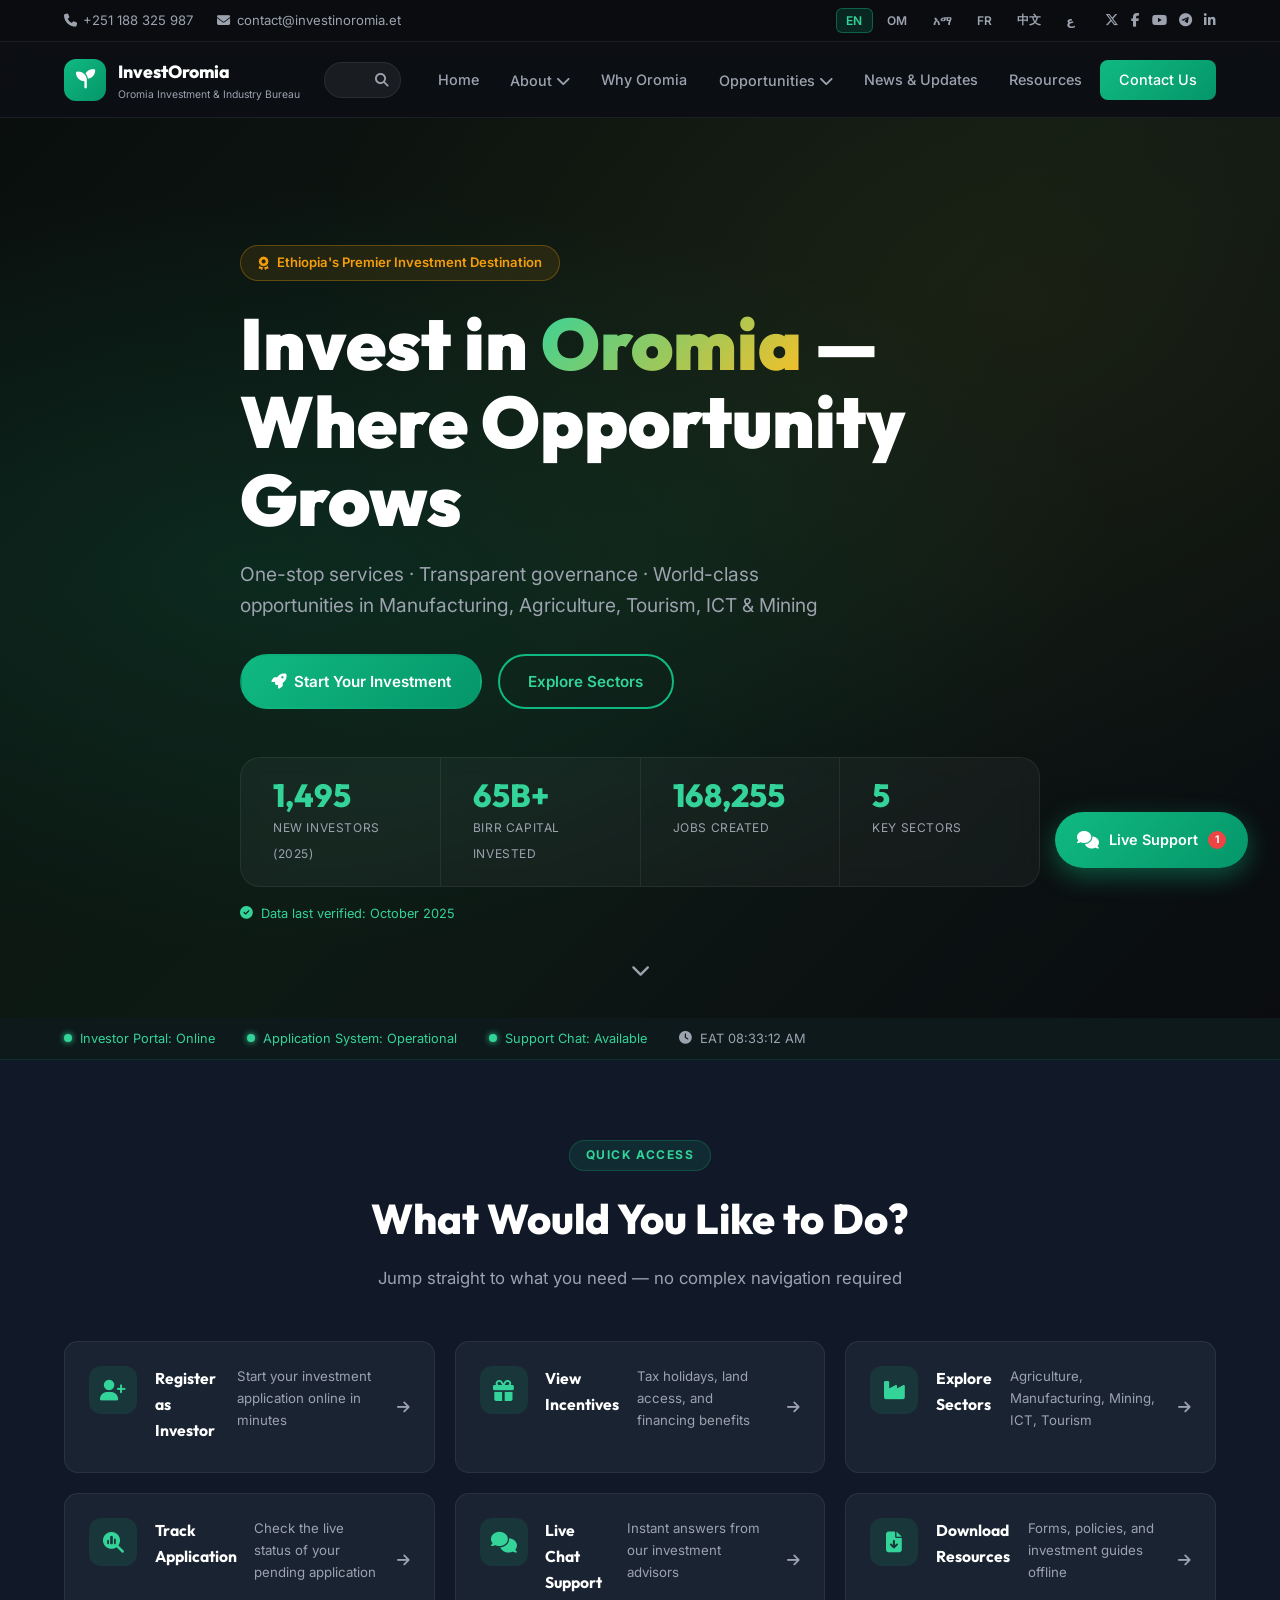
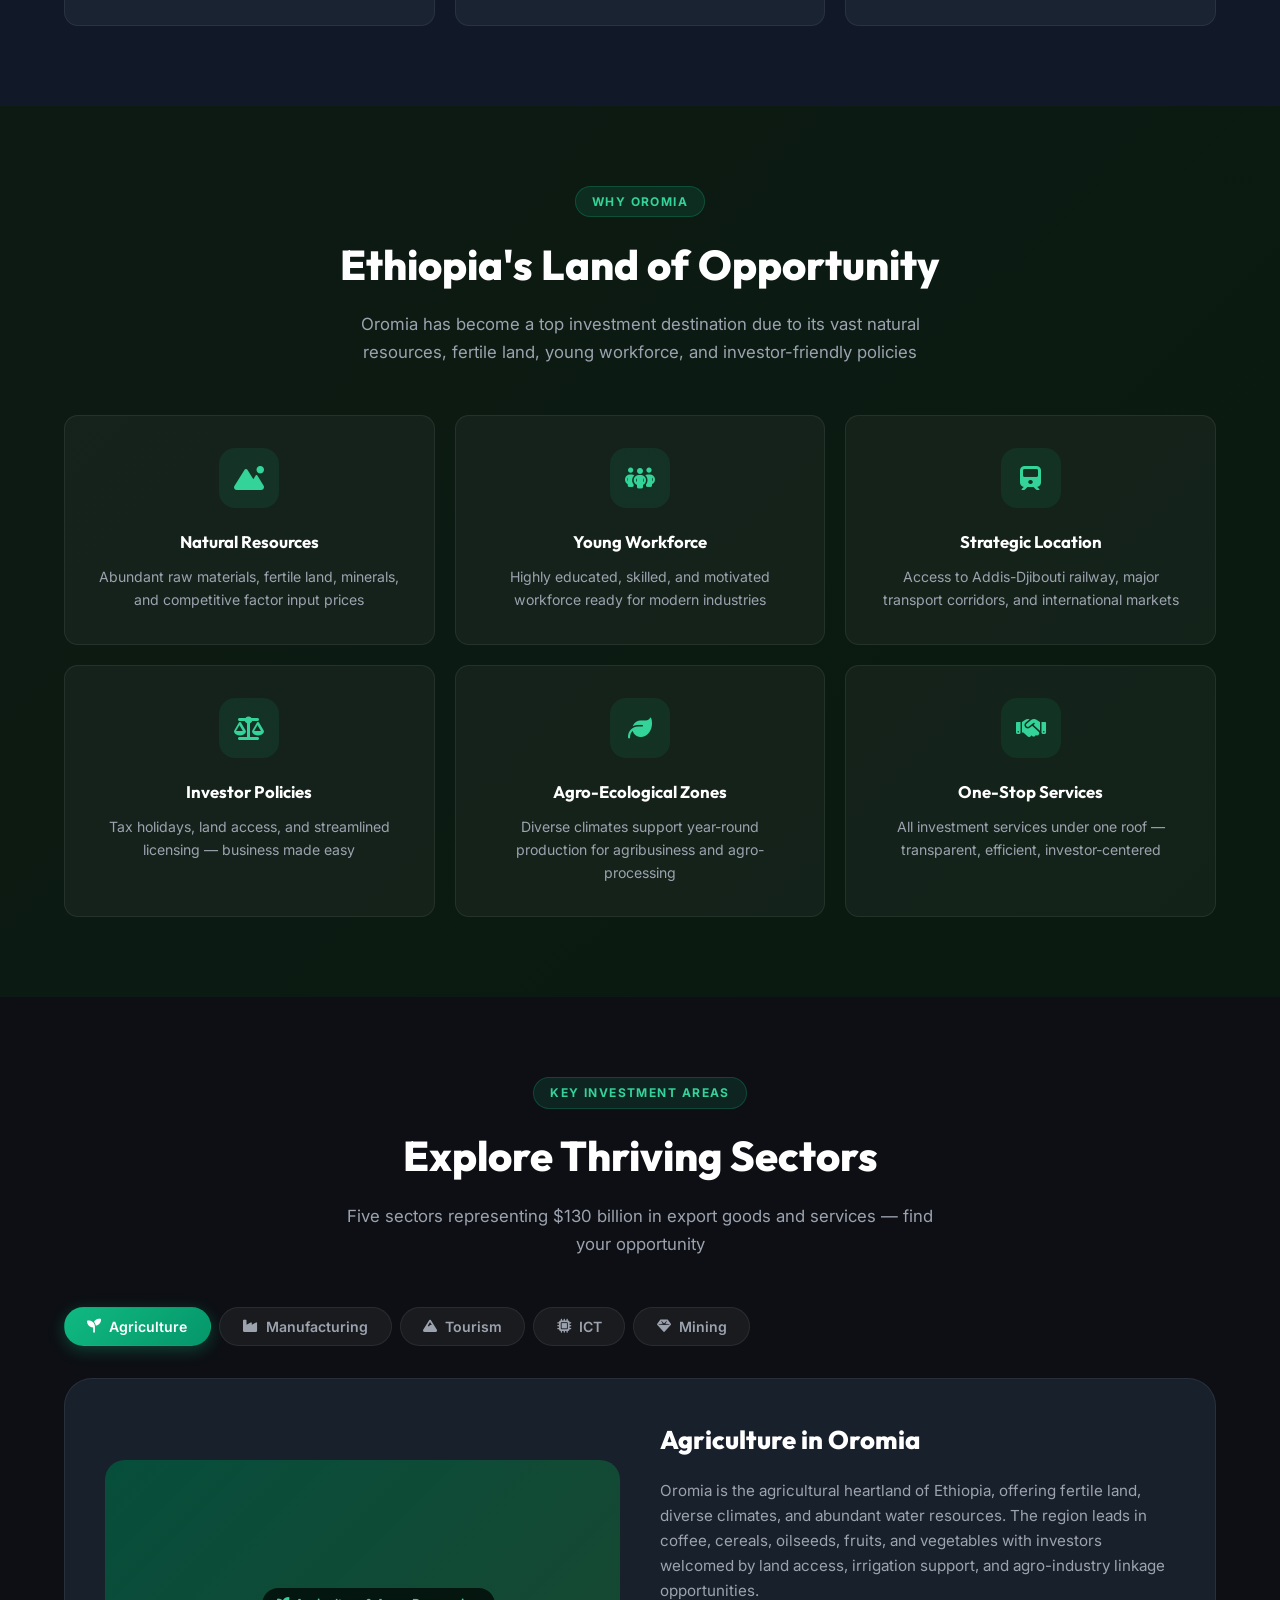
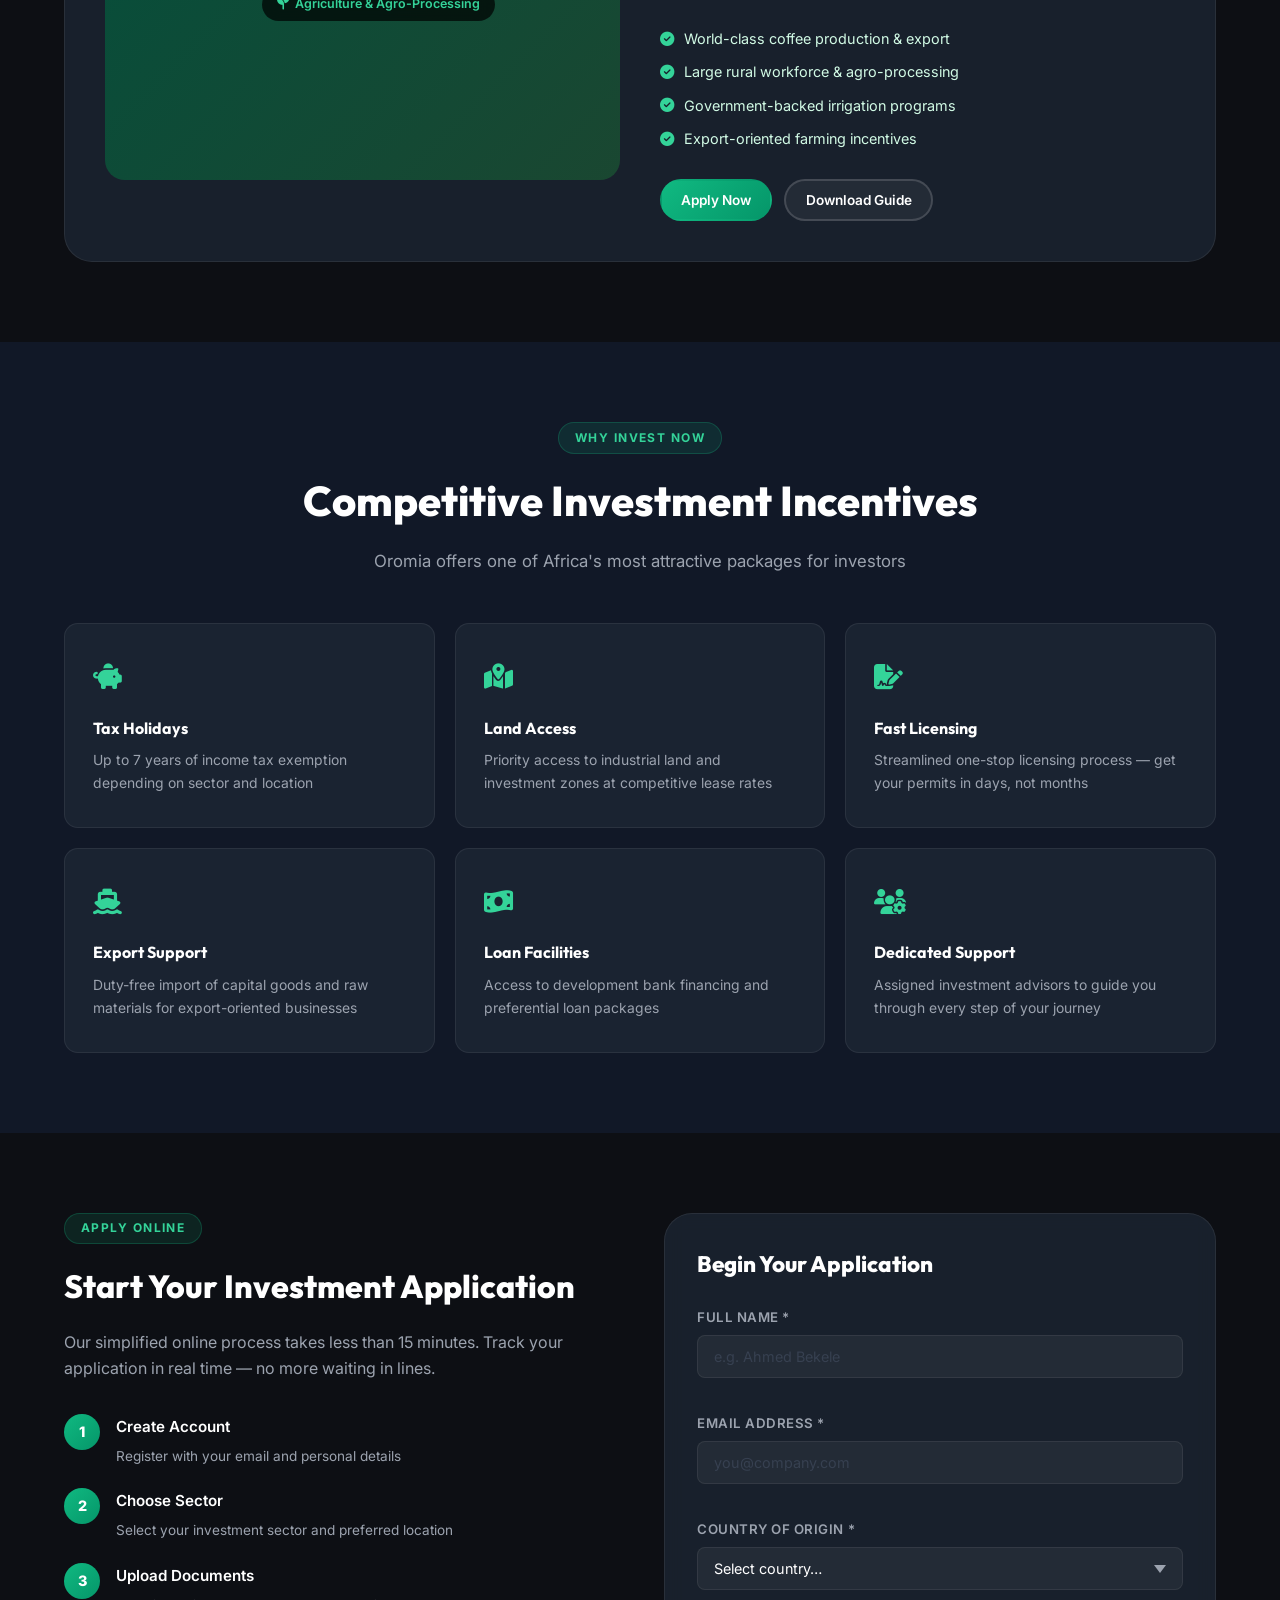
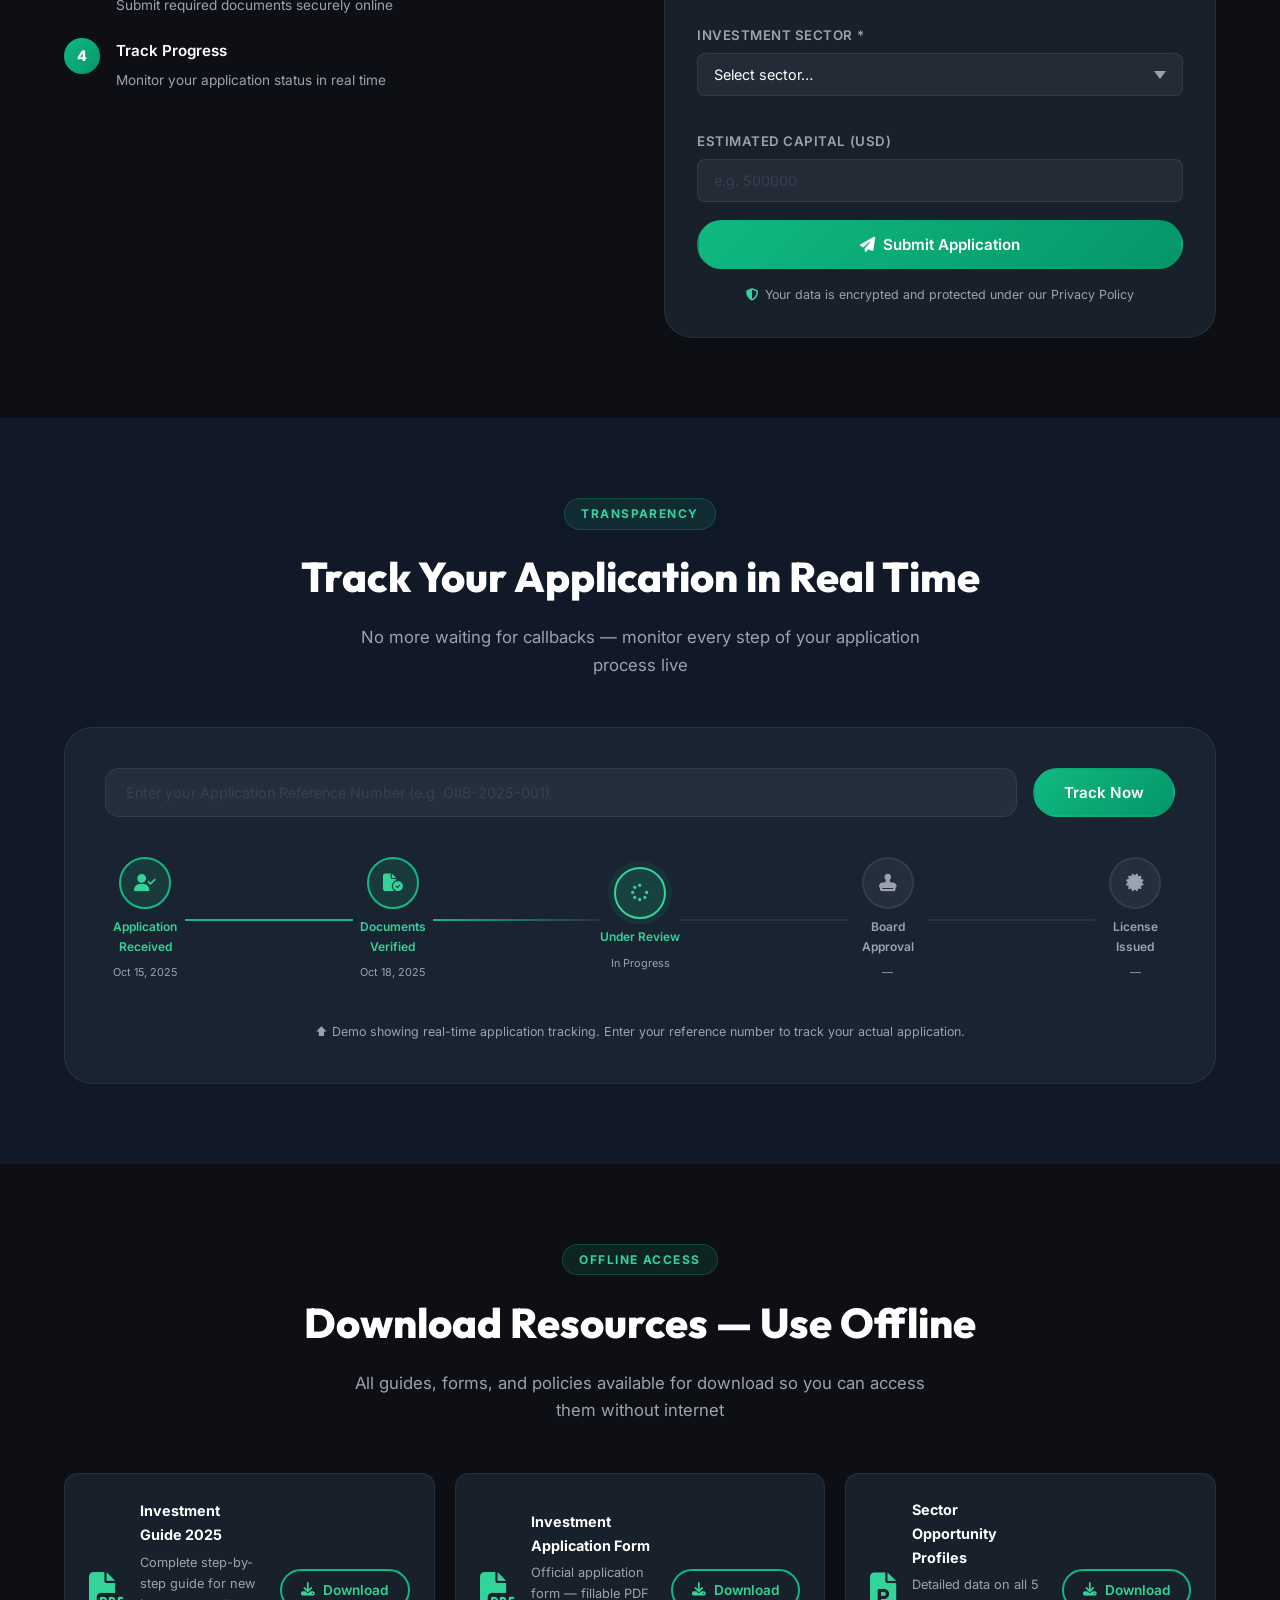
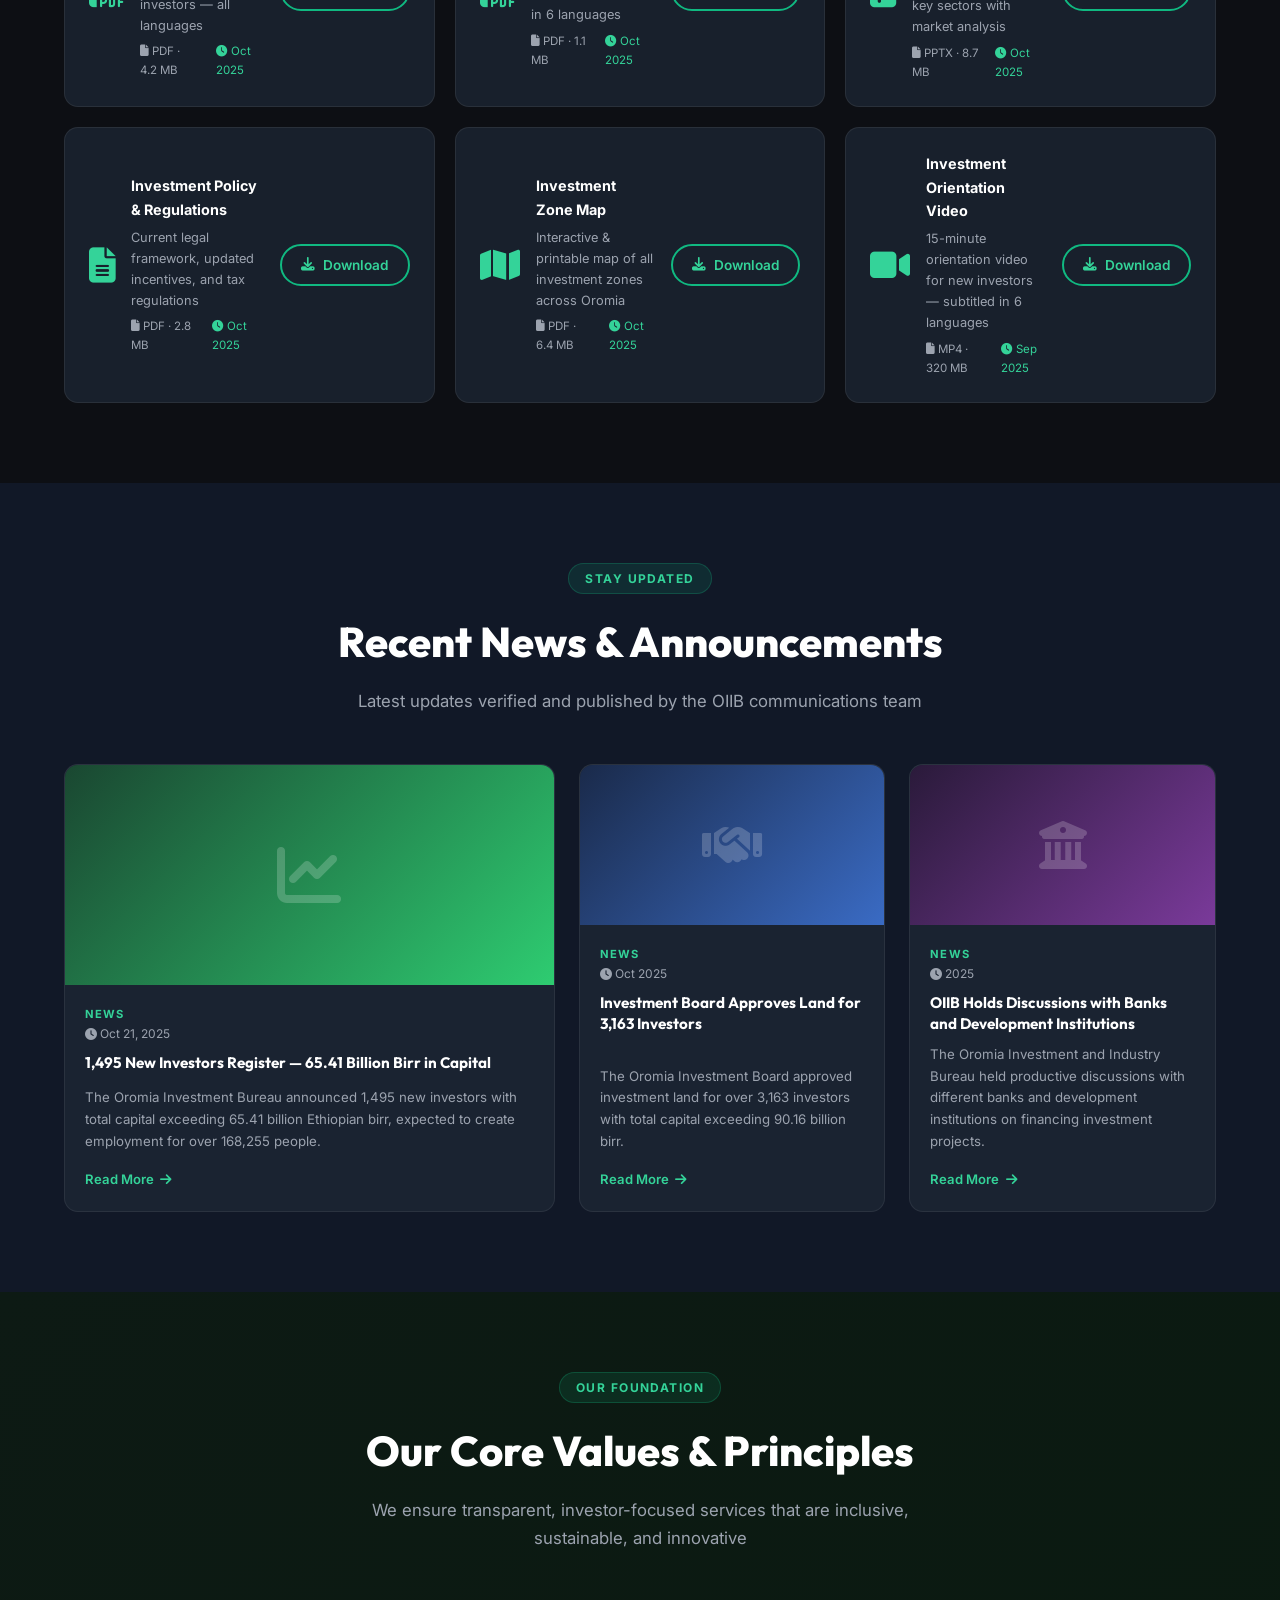
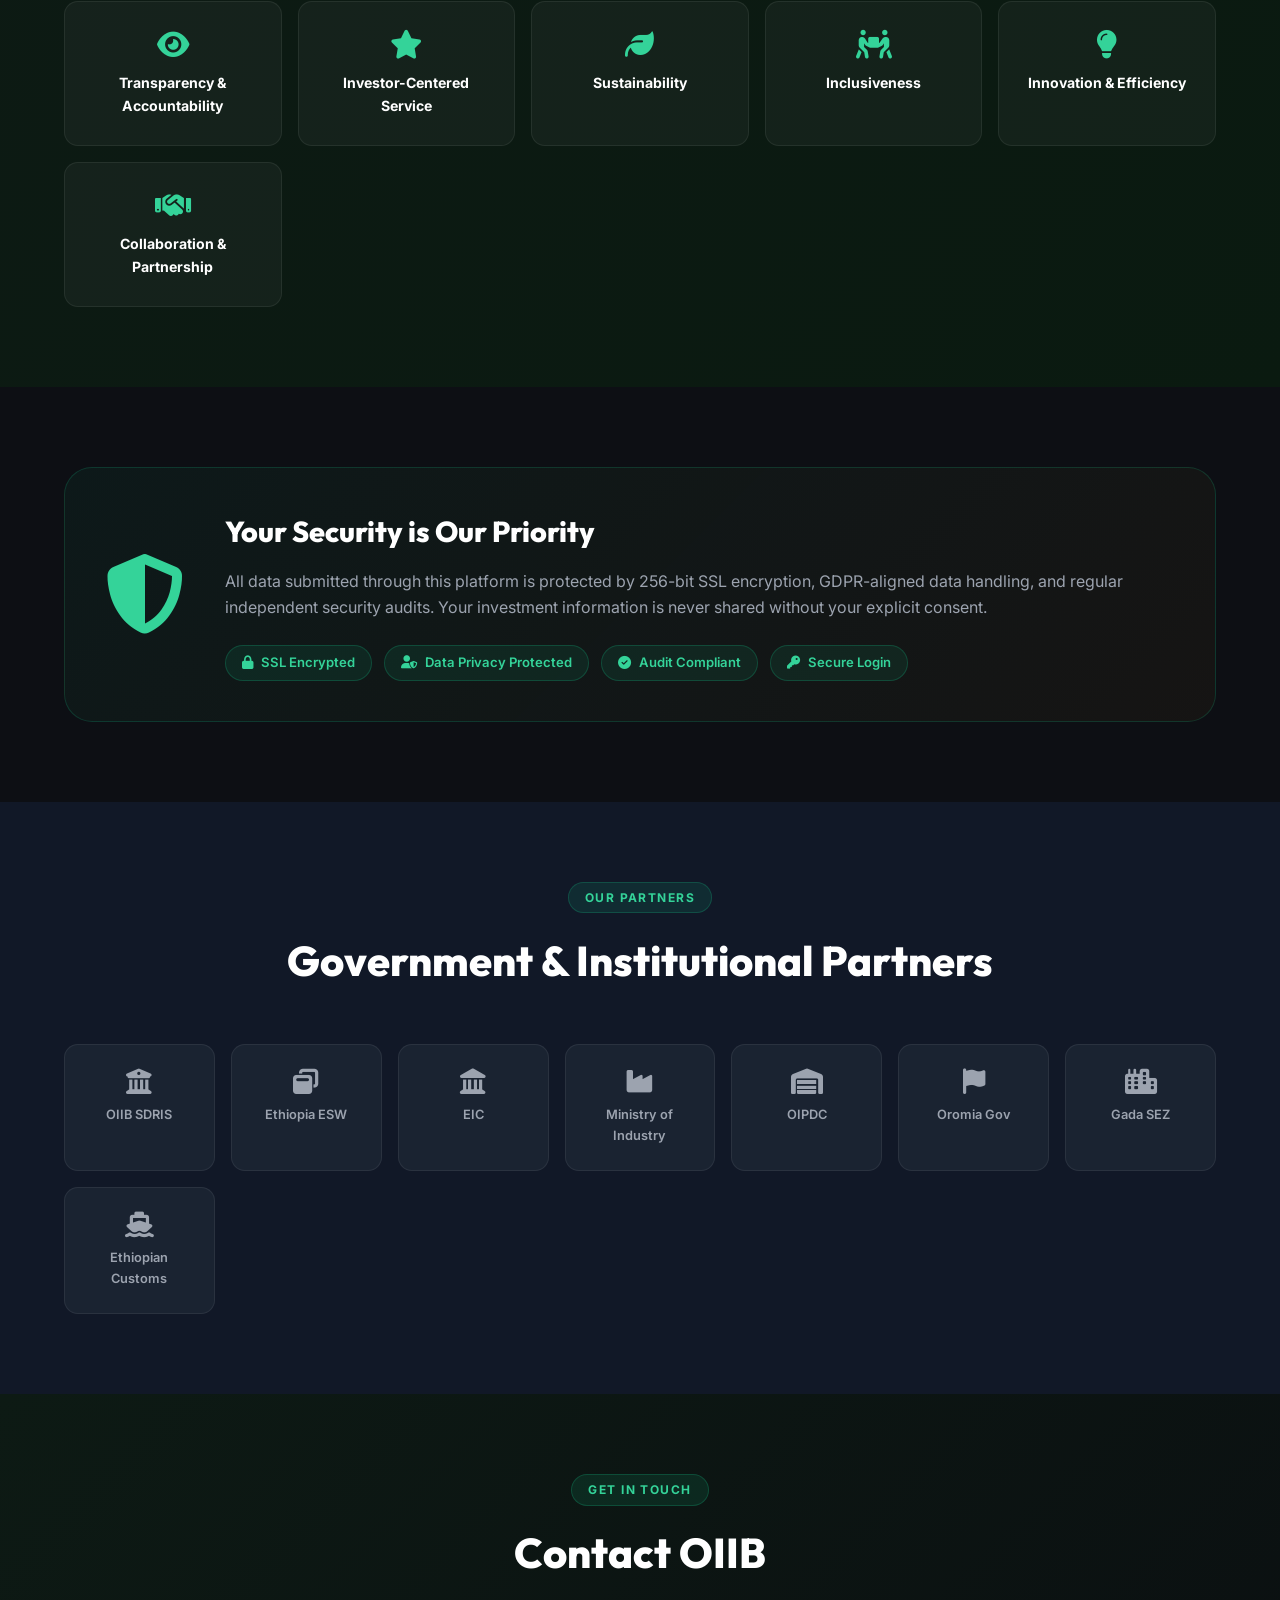
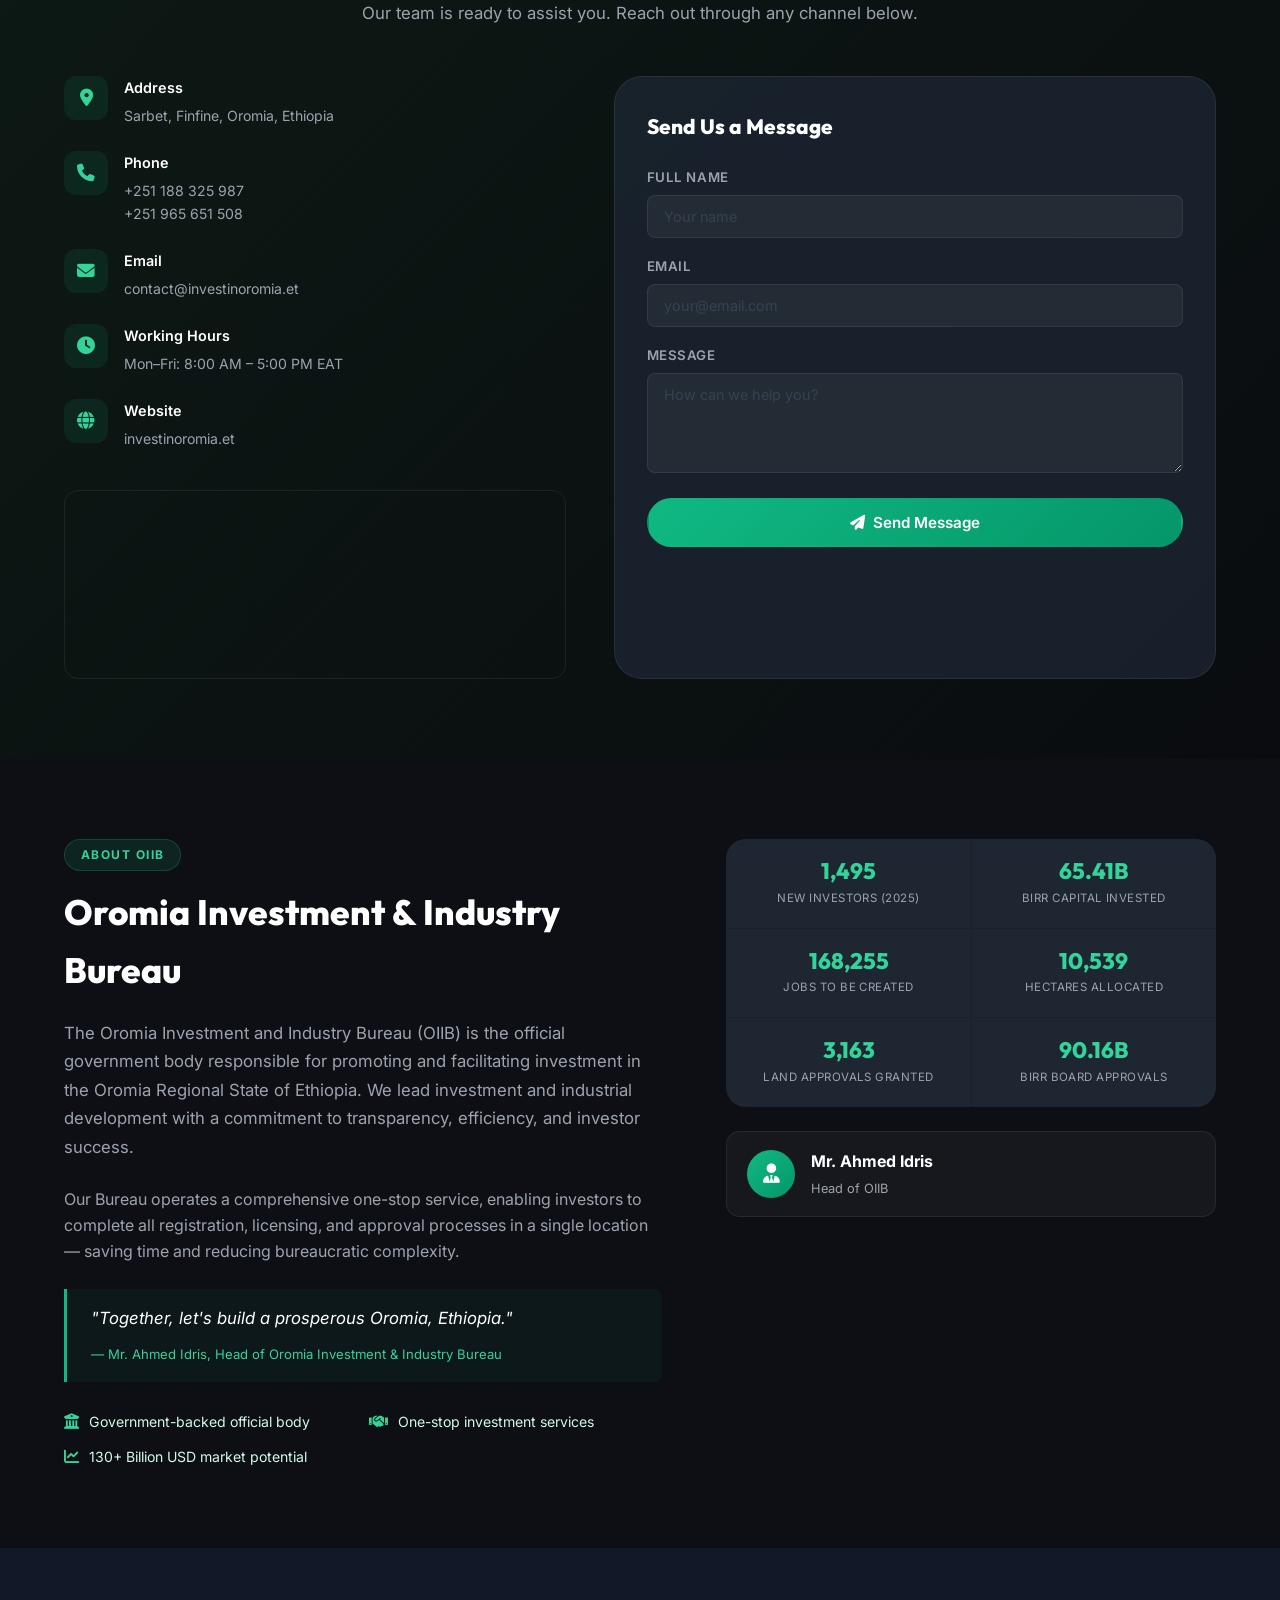
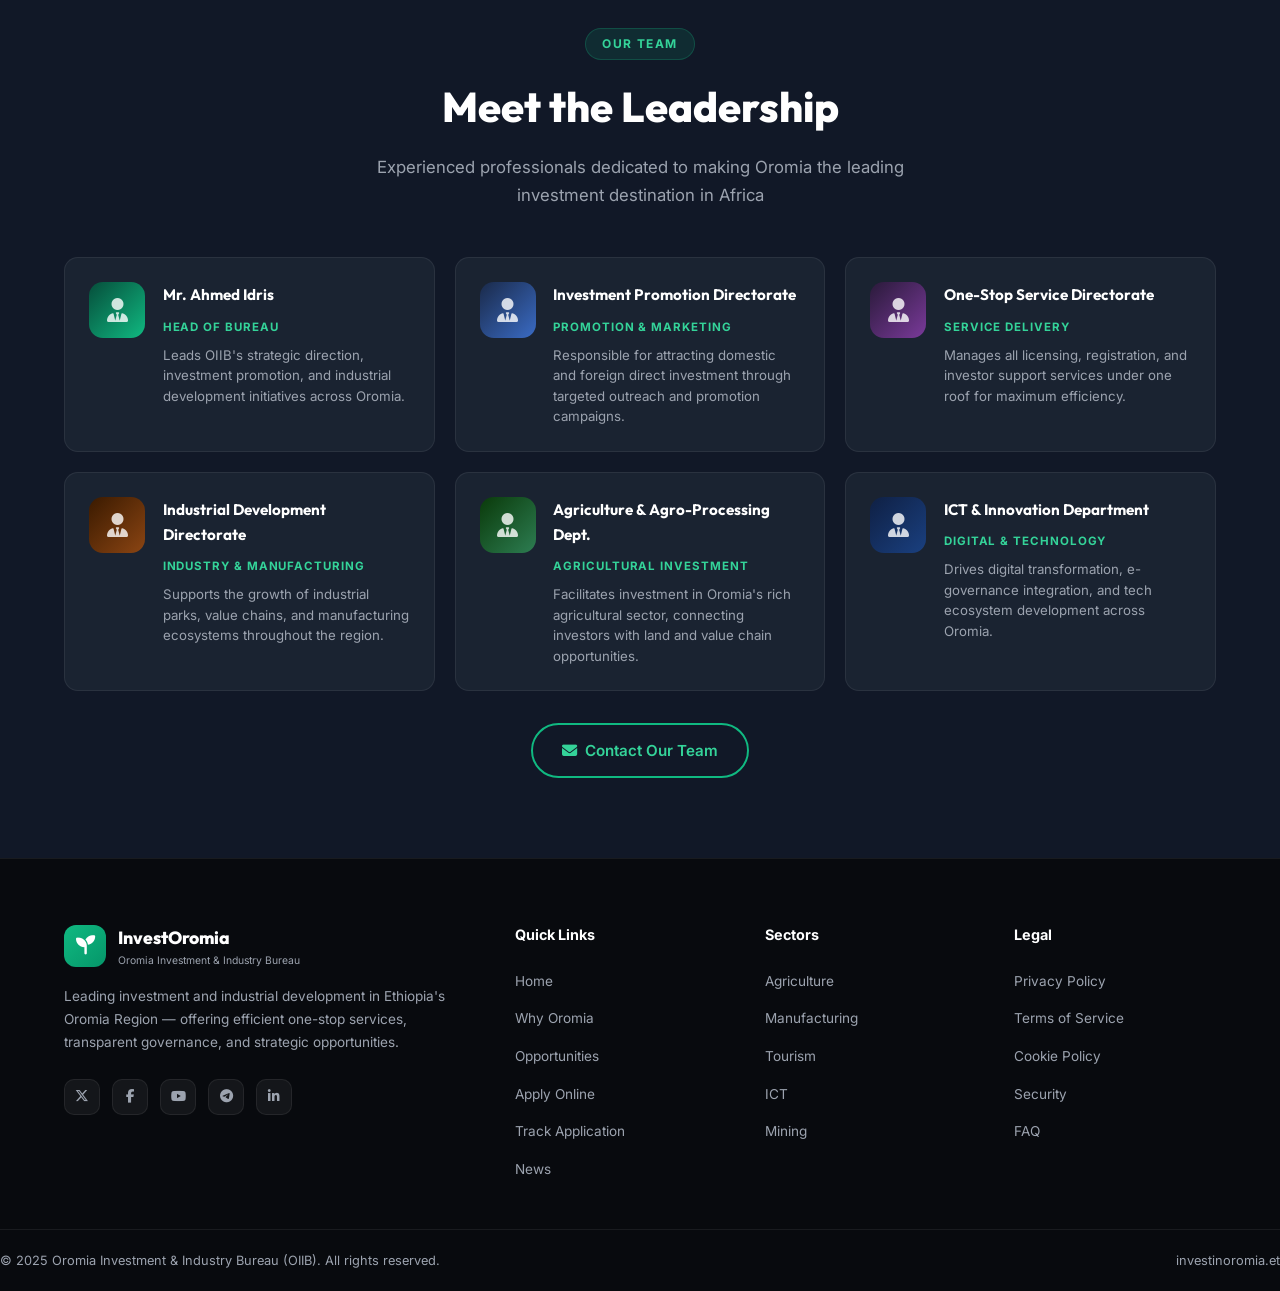
==== ii/index.html @ b4116ae9 "Add files via upload" ====
<!DOCTYPE html>
<html lang="en">
<head>
  <meta charset="UTF-8" />
  <meta name="viewport" content="width=device-width, initial-scale=1.0" />
  <title>Invest in Oromia – Oromia Investment & Industry Bureau (OIIB)</title>
  <meta name="description" content="The Oromia Investment and Industry Bureau (OIIB) leads investment and industrial development in Ethiopia's Oromia Region — offering efficient one-stop services, transparent governance, and strategic opportunities in manufacturing, agriculture, tourism, ICT and mining." />
  <meta property="og:title" content="Invest in Oromia – OIIB" />
  <meta property="og:description" content="Explore investment opportunities in Oromia, Ethiopia. One-stop services, transparent governance, and a thriving economy await." />
  <meta property="og:type" content="website" />

  <!-- Google Fonts -->
  <link rel="preconnect" href="https://fonts.googleapis.com" />
  <link rel="preconnect" href="https://fonts.gstatic.com" crossorigin />
  <link href="https://fonts.googleapis.com/css2?family=Outfit:wght@300;400;500;600;700;800;900&family=Inter:wght@300;400;500;600&display=swap" rel="stylesheet" />

  <!-- Font Awesome -->
  <link rel="stylesheet" href="https://cdnjs.cloudflare.com/ajax/libs/font-awesome/6.5.0/css/all.min.css" />

  <link rel="stylesheet" href="style.css" />
</head>
<body>

  <!-- ===== OFFLINE BANNER ===== -->
  <div id="offline-banner" class="offline-banner hidden" role="alert" aria-live="assertive">
    <i class="fas fa-wifi-slash"></i>
    <span>You are offline. Some features may be limited. Cached content is available below.</span>
    <button id="dismiss-offline" aria-label="Dismiss offline notice">✕</button>
  </div>

  <!-- ===== TOP BAR ===== -->
  <div class="top-bar">
    <div class="container top-bar-inner">
      <div class="top-bar-left">
        <a href="tel:+251188325987"><i class="fas fa-phone"></i> +251 188 325 987</a>
        <a href="mailto:contact@investinoromia.et"><i class="fas fa-envelope"></i> contact@investinoromia.et</a>
      </div>
      <div class="top-bar-right">
        <!-- Language Switcher — addresses Weakness #6 -->
        <div class="lang-switcher" id="lang-switcher" role="navigation" aria-label="Language selector">
          <button class="lang-btn active" data-lang="en" id="lang-en" aria-pressed="true">EN</button>
          <button class="lang-btn" data-lang="om" id="lang-om" aria-pressed="false">OM</button>
          <button class="lang-btn" data-lang="am" id="lang-am" aria-pressed="false">አማ</button>
          <button class="lang-btn" data-lang="fr" id="lang-fr" aria-pressed="false">FR</button>
          <button class="lang-btn" data-lang="zh" id="lang-zh" aria-pressed="false">中文</button>
          <button class="lang-btn" data-lang="ar" id="lang-ar" aria-pressed="false">ع</button>
        </div>
        <div class="social-links">
          <a href="https://x.com/investinoromia1" target="_blank" rel="noopener" aria-label="Twitter"><i class="fab fa-x-twitter"></i></a>
          <a href="https://web.facebook.com/oromiainvestc/" target="_blank" rel="noopener" aria-label="Facebook"><i class="fab fa-facebook-f"></i></a>
          <a href="https://www.youtube.com/@OromiaInvestmentandIndustryBur" target="_blank" rel="noopener" aria-label="YouTube"><i class="fab fa-youtube"></i></a>
          <a href="https://t.me/OromiaInvestmentandIndustryBurea" target="_blank" rel="noopener" aria-label="Telegram"><i class="fab fa-telegram"></i></a>
          <a href="https://www.linkedin.com/in/oromia-investment-and-industry-bureau-42355a318/" target="_blank" rel="noopener" aria-label="LinkedIn"><i class="fab fa-linkedin-in"></i></a>
        </div>
      </div>
    </div>
  </div>

  <!-- ===== NAVBAR ===== -->
  <header class="navbar" id="navbar" role="banner">
    <div class="container nav-inner">
      <a href="#home" class="logo" aria-label="OIIB Home">
        <div class="logo-icon"><i class="fas fa-seedling"></i></div>
        <div class="logo-text">
          <span class="logo-main" data-i18n="logo_main">InvestOromia</span>
          <span class="logo-sub" data-i18n="logo_sub">Oromia Investment &amp; Industry Bureau</span>
        </div>
      </a>

      <!-- Search Bar — addresses Weakness #1 -->
      <div class="nav-search" role="search">
        <input type="search" id="global-search" placeholder="Search sectors, services, news…" aria-label="Search the site" autocomplete="off" />
        <button id="search-btn" aria-label="Submit search"><i class="fas fa-search"></i></button>
        <div id="search-dropdown" class="search-dropdown" role="listbox" aria-label="Search suggestions"></div>
      </div>

      <nav class="nav-links" id="nav-links" aria-label="Main navigation">
        <a href="#home" class="nav-link active" data-i18n="nav_home">Home</a>
        <div class="nav-dropdown">
          <a href="#about" class="nav-link" data-i18n="nav_about">About <i class="fas fa-chevron-down"></i></a>
          <div class="dropdown-menu">
            <a href="#about" data-i18n="dd_about">About OIIB</a>
            <a href="#values" data-i18n="dd_values">Our Values</a>
            <a href="#team" data-i18n="dd_team">Our Team</a>
            <a href="#faq" data-i18n="dd_faq">FAQ</a>
          </div>
        </div>
        <a href="#why" class="nav-link" data-i18n="nav_why">Why Oromia</a>
        <div class="nav-dropdown">
          <a href="#sectors" class="nav-link" data-i18n="nav_opps">Opportunities <i class="fas fa-chevron-down"></i></a>
          <div class="dropdown-menu">
            <a href="#sectors" data-i18n="dd_inv">Investment Sectors</a>
            <a href="#apply" data-i18n="dd_apply">Apply Online</a>
            <a href="#incentives" data-i18n="dd_inc">Incentives</a>
          </div>
        </div>
        <a href="#news" class="nav-link" data-i18n="nav_news">News &amp; Updates</a>
        <a href="#resources" class="nav-link" data-i18n="nav_res">Resources</a>
        <a href="#contact" class="nav-link cta-nav" data-i18n="nav_contact">Contact Us</a>
      </nav>

      <button class="hamburger" id="hamburger" aria-label="Open menu" aria-expanded="false" aria-controls="nav-links">
        <span></span><span></span><span></span>
      </button>
    </div>
  </header>

  <!-- ===== HERO ===== -->
  <section class="hero" id="home" aria-label="Hero section">
    <div class="hero-bg-overlay"></div>
    <div class="hero-particles" id="hero-particles"></div>
    <div class="container hero-content">
      <div class="hero-badge" data-i18n="hero_badge"><i class="fas fa-award"></i> Ethiopia's Premier Investment Destination</div>
      <h1 class="hero-title" data-i18n="hero_title">Invest in <span class="gradient-text">Oromia</span> —<br>Where Opportunity Grows</h1>
      <p class="hero-subtitle" data-i18n="hero_subtitle">One-stop services · Transparent governance · World-class opportunities in Manufacturing, Agriculture, Tourism, ICT &amp; Mining</p>
      <div class="hero-cta">
        <a href="#apply" class="btn btn-primary" id="hero-apply-btn" data-i18n="hero_cta1"><i class="fas fa-rocket"></i> Start Your Investment</a>
        <a href="#sectors" class="btn btn-outline" data-i18n="hero_cta2">Explore Sectors</a>
      </div>

      <!-- Live Stats — addresses Weakness #3 (real-time data display) -->
      <div class="hero-stats" role="region" aria-label="Investment statistics">
        <div class="stat-item">
          <span class="stat-number" data-target="1495">0</span>
          <span class="stat-label" data-i18n="stat1">New Investors (2025)</span>
        </div>
        <div class="stat-divider"></div>
        <div class="stat-item">
          <span class="stat-number" data-target="65" data-suffix="B+">0</span>
          <span class="stat-label" data-i18n="stat2">Birr Capital Invested</span>
        </div>
        <div class="stat-divider"></div>
        <div class="stat-item">
          <span class="stat-number" data-target="168255">0</span>
          <span class="stat-label" data-i18n="stat3">Jobs Created</span>
        </div>
        <div class="stat-divider"></div>
        <div class="stat-item">
          <span class="stat-number" data-target="5">0</span>
          <span class="stat-label" data-i18n="stat4">Key Sectors</span>
        </div>
      </div>

      <!-- Last updated timestamp — addresses Weakness #3 -->
      <div class="data-freshness">
        <i class="fas fa-circle-check"></i>
        <span data-i18n="data_fresh">Data last verified: October 2025</span>
      </div>
    </div>

    <a href="#about" class="scroll-down" aria-label="Scroll to About section">
      <i class="fas fa-chevron-down"></i>
    </a>
  </section>

  <!-- ===== LIVE SYSTEM STATUS (Weakness #5) ===== -->
  <div class="status-ribbon" role="status" aria-live="polite" id="status-ribbon">
    <div class="container status-inner">
      <div class="status-item status-ok">
        <span class="status-dot"></span>
        <span data-i18n="status_portal">Investor Portal: Online</span>
      </div>
      <div class="status-item status-ok">
        <span class="status-dot"></span>
        <span data-i18n="status_app">Application System: Operational</span>
      </div>
      <div class="status-item status-ok">
        <span class="status-dot"></span>
        <span data-i18n="status_sup">Support Chat: Available</span>
      </div>
      <div class="status-item">
        <i class="fas fa-clock"></i>
        <span id="live-clock"></span>
      </div>
    </div>
  </div>

  <!-- ===== QUICK ACCESS (Weakness #1) ===== -->
  <section class="quick-access section-pad" aria-label="Quick access links">
    <div class="container">
      <div class="section-header">
        <span class="section-tag" data-i18n="qa_tag">Quick Access</span>
        <h2 data-i18n="qa_title">What Would You Like to Do?</h2>
        <p data-i18n="qa_sub">Jump straight to what you need — no complex navigation required</p>
      </div>
      <div class="qa-grid">
        <a href="#apply" class="qa-card" id="qa-register" aria-label="Register as Investor">
          <div class="qa-icon"><i class="fas fa-user-plus"></i></div>
          <h3 data-i18n="qa1_title">Register as Investor</h3>
          <p data-i18n="qa1_desc">Start your investment application online in minutes</p>
          <span class="qa-arrow"><i class="fas fa-arrow-right"></i></span>
        </a>
        <a href="#incentives" class="qa-card" id="qa-incentives" aria-label="View Incentives">
          <div class="qa-icon"><i class="fas fa-gift"></i></div>
          <h3 data-i18n="qa2_title">View Incentives</h3>
          <p data-i18n="qa2_desc">Tax holidays, land access, and financing benefits</p>
          <span class="qa-arrow"><i class="fas fa-arrow-right"></i></span>
        </a>
        <a href="#sectors" class="qa-card" id="qa-sectors" aria-label="Explore Sectors">
          <div class="qa-icon"><i class="fas fa-industry"></i></div>
          <h3 data-i18n="qa3_title">Explore Sectors</h3>
          <p data-i18n="qa3_desc">Agriculture, Manufacturing, Mining, ICT, Tourism</p>
          <span class="qa-arrow"><i class="fas fa-arrow-right"></i></span>
        </a>
        <a href="#track" class="qa-card" id="qa-track" aria-label="Track Application">
          <div class="qa-icon"><i class="fas fa-magnifying-glass-chart"></i></div>
          <h3 data-i18n="qa4_title">Track Application</h3>
          <p data-i18n="qa4_desc">Check the live status of your pending application</p>
          <span class="qa-arrow"><i class="fas fa-arrow-right"></i></span>
        </a>
        <a href="#chat" class="qa-card" id="qa-chat" aria-label="Live Chat Support">
          <div class="qa-icon"><i class="fas fa-comments"></i></div>
          <h3 data-i18n="qa5_title">Live Chat Support</h3>
          <p data-i18n="qa5_desc">Instant answers from our investment advisors</p>
          <span class="qa-arrow"><i class="fas fa-arrow-right"></i></span>
        </a>
        <a href="#resources" class="qa-card" id="qa-resources" aria-label="Download Resources">
          <div class="qa-icon"><i class="fas fa-file-arrow-down"></i></div>
          <h3 data-i18n="qa6_title">Download Resources</h3>
          <p data-i18n="qa6_desc">Forms, policies, and investment guides offline</p>
          <span class="qa-arrow"><i class="fas fa-arrow-right"></i></span>
        </a>
      </div>
    </div>
  </section>

  <!-- ===== WHY OROMIA ===== -->
  <section class="why-oromia section-pad" id="why" aria-label="Why Oromia">
    <div class="container">
      <div class="section-header light">
        <span class="section-tag" data-i18n="why_tag">Why Oromia</span>
        <h2 data-i18n="why_title">Ethiopia's Land of Opportunity</h2>
        <p data-i18n="why_sub">Oromia has become a top investment destination due to its vast natural resources, fertile land, young workforce, and investor-friendly policies</p>
      </div>
      <div class="why-grid">
        <div class="why-card">
          <div class="why-icon"><i class="fas fa-mountain-sun"></i></div>
          <h3 data-i18n="why1_t">Natural Resources</h3>
          <p data-i18n="why1_d">Abundant raw materials, fertile land, minerals, and competitive factor input prices</p>
        </div>
        <div class="why-card">
          <div class="why-icon"><i class="fas fa-people-group"></i></div>
          <h3 data-i18n="why2_t">Young Workforce</h3>
          <p data-i18n="why2_d">Highly educated, skilled, and motivated workforce ready for modern industries</p>
        </div>
        <div class="why-card">
          <div class="why-icon"><i class="fas fa-train"></i></div>
          <h3 data-i18n="why3_t">Strategic Location</h3>
          <p data-i18n="why3_d">Access to Addis-Djibouti railway, major transport corridors, and international markets</p>
        </div>
        <div class="why-card">
          <div class="why-icon"><i class="fas fa-scale-balanced"></i></div>
          <h3 data-i18n="why4_t">Investor Policies</h3>
          <p data-i18n="why4_d">Tax holidays, land access, and streamlined licensing — business made easy</p>
        </div>
        <div class="why-card">
          <div class="why-icon"><i class="fas fa-leaf"></i></div>
          <h3 data-i18n="why5_t">Agro-Ecological Zones</h3>
          <p data-i18n="why5_d">Diverse climates support year-round production for agribusiness and agro-processing</p>
        </div>
        <div class="why-card">
          <div class="why-icon"><i class="fas fa-handshake"></i></div>
          <h3 data-i18n="why6_t">One-Stop Services</h3>
          <p data-i18n="why6_d">All investment services under one roof — transparent, efficient, investor-centered</p>
        </div>
      </div>
    </div>
  </section>

  <!-- ===== INVESTMENT SECTORS ===== -->
  <section class="sectors section-pad" id="sectors" aria-label="Investment sectors">
    <div class="container">
      <div class="section-header">
        <span class="section-tag" data-i18n="sec_tag">Key Investment Areas</span>
        <h2 data-i18n="sec_title">Explore Thriving Sectors</h2>
        <p data-i18n="sec_sub">Five sectors representing $130 billion in export goods and services — find your opportunity</p>
      </div>

      <!-- Sector Tab Navigation — Weakness #1 fix -->
      <div class="sector-tabs" role="tablist" aria-label="Investment sectors">
        <button class="tab-btn active" role="tab" aria-selected="true" aria-controls="tab-agri" id="btn-agri" data-sector="agri">
          <i class="fas fa-seedling"></i> <span data-i18n="s_agri">Agriculture</span>
        </button>
        <button class="tab-btn" role="tab" aria-selected="false" aria-controls="tab-mfg" id="btn-mfg" data-sector="mfg">
          <i class="fas fa-industry"></i> <span data-i18n="s_mfg">Manufacturing</span>
        </button>
        <button class="tab-btn" role="tab" aria-selected="false" aria-controls="tab-tour" id="btn-tour" data-sector="tour">
          <i class="fas fa-mountain"></i> <span data-i18n="s_tour">Tourism</span>
        </button>
        <button class="tab-btn" role="tab" aria-selected="false" aria-controls="tab-ict" id="btn-ict" data-sector="ict">
          <i class="fas fa-microchip"></i> <span data-i18n="s_ict">ICT</span>
        </button>
        <button class="tab-btn" role="tab" aria-selected="false" aria-controls="tab-mine" id="btn-mine" data-sector="mine">
          <i class="fas fa-gem"></i> <span data-i18n="s_mine">Mining</span>
        </button>
      </div>

      <div class="sector-panels">
        <!-- Agriculture -->
        <div class="sector-panel active" role="tabpanel" id="tab-agri" aria-labelledby="btn-agri">
          <div class="sector-img" style="background: linear-gradient(135deg, #064e3b 0%, #1a4731 100%); min-height:320px; display:flex; align-items:center; justify-content:center;">
            <img src="C:/Users/hp/.gemini/antigravity/brain/5adbecd0-081c-4e66-b337-4571c0ef14cb/oromia_agriculture_1793451699096.png" alt="Coffee harvest in Oromia Ethiopia" loading="lazy" onerror="this.style.display='none'" />
            <div class="sector-img-badge"><i class="fas fa-seedling"></i> Agriculture &amp; Agro-Processing</div>
          </div>
          <div class="sector-info">
            <h3 data-i18n="agri_t">Agriculture in Oromia</h3>
            <p data-i18n="agri_d">Oromia is the agricultural heartland of Ethiopia, offering fertile land, diverse climates, and abundant water resources. The region leads in coffee, cereals, oilseeds, fruits, and vegetables with investors welcomed by land access, irrigation support, and agro-industry linkage opportunities.</p>
            <ul class="sector-highlights">
              <li><i class="fas fa-check-circle"></i> <span data-i18n="agri_h1">World-class coffee production &amp; export</span></li>
              <li><i class="fas fa-check-circle"></i> <span data-i18n="agri_h2">Large rural workforce &amp; agro-processing</span></li>
              <li><i class="fas fa-check-circle"></i> <span data-i18n="agri_h3">Government-backed irrigation programs</span></li>
              <li><i class="fas fa-check-circle"></i> <span data-i18n="agri_h4">Export-oriented farming incentives</span></li>
            </ul>
            <div class="sector-cta-row">
              <a href="#apply" class="btn btn-primary btn-sm" data-i18n="sec_apply">Apply Now</a>
              <a href="#resources" class="btn btn-ghost btn-sm" data-i18n="sec_guide">Download Guide</a>
            </div>
          </div>
        </div>

        <!-- Manufacturing -->
        <div class="sector-panel" role="tabpanel" id="tab-mfg" aria-labelledby="btn-mfg">
          <div class="sector-img" style="background: linear-gradient(135deg, #1a2233 0%, #2a3a56 100%); min-height:320px; display:flex; align-items:center; justify-content:center;">
            <img src="C:/Users/hp/.gemini/antigravity/brain/5adbecd0-081c-4e66-b337-4571c0ef14cb/oromia_manufacturing_1793451793726.png" alt="Manufacturing in Oromia" loading="lazy" onerror="this.style.display='none'" />
            <div class="sector-img-badge"><i class="fas fa-industry"></i> Manufacturing</div>
          </div>
          <div class="sector-info">
            <h3 data-i18n="mfg_t">Manufacturing in Oromia</h3>
            <p data-i18n="mfg_d">Oromia provides a strategic landscape for manufacturing investment, driven by abundant raw materials, industrial zones, and a skilled workforce. Industrial parks in Adama, Jimma, and other cities offer ready infrastructure and reliable utilities for scalable industrial growth.</p>
            <ul class="sector-highlights">
              <li><i class="fas fa-check-circle"></i> <span data-i18n="mfg_h1">Agro-processing &amp; textiles</span></li>
              <li><i class="fas fa-check-circle"></i> <span data-i18n="mfg_h2">Leather &amp; construction materials</span></li>
              <li><i class="fas fa-check-circle"></i> <span data-i18n="mfg_h3">Industrial parks with ready utilities</span></li>
              <li><i class="fas fa-check-circle"></i> <span data-i18n="mfg_h4">Tax incentives &amp; supportive policies</span></li>
            </ul>
            <div class="sector-cta-row">
              <a href="#apply" class="btn btn-primary btn-sm" data-i18n="sec_apply">Apply Now</a>
              <a href="#resources" class="btn btn-ghost btn-sm" data-i18n="sec_guide">Download Guide</a>
            </div>
          </div>
        </div>

        <!-- Tourism -->
        <div class="sector-panel" role="tabpanel" id="tab-tour" aria-labelledby="btn-tour">
          <div class="sector-img" style="background: linear-gradient(135deg, #1a4731 0%, #2d7d52 100%); display:flex; align-items:center; justify-content:center; font-size:7rem; color:rgba(255,255,255,0.3);">
            <i class="fas fa-mountain"></i>
            <div class="sector-img-badge"><i class="fas fa-mountain"></i> Tourism &amp; Eco-Tourism</div>
          </div>
          <div class="sector-info">
            <h3 data-i18n="tour_t">Tourism in Oromia</h3>
            <p data-i18n="tour_d">Oromia boasts a rich blend of natural beauty, cultural heritage, and historical landmarks. From the Bale Mountains to Sof Omar Caves and scenic lakes like Ziway and Langano, the region offers diverse eco, adventure, and cultural tourism opportunities.</p>
            <ul class="sector-highlights">
              <li><i class="fas fa-check-circle"></i> <span data-i18n="tour_h1">Bale Mountains &amp; Sof Omar Caves</span></li>
              <li><i class="fas fa-check-circle"></i> <span data-i18n="tour_h2">Lakes Ziway, Langano &amp; scenic trails</span></li>
              <li><i class="fas fa-check-circle"></i> <span data-i18n="tour_h3">Eco-tourism &amp; cultural experiences</span></li>
              <li><i class="fas fa-check-circle"></i> <span data-i18n="tour_h4">Lodge &amp; resort investment opportunities</span></li>
            </ul>
            <div class="sector-cta-row">
              <a href="#apply" class="btn btn-primary btn-sm" data-i18n="sec_apply">Apply Now</a>
              <a href="#resources" class="btn btn-ghost btn-sm" data-i18n="sec_guide">Download Guide</a>
            </div>
          </div>
        </div>

        <!-- ICT -->
        <div class="sector-panel" role="tabpanel" id="tab-ict" aria-labelledby="btn-ict">
          <div class="sector-img" style="background: linear-gradient(135deg, #0f2044 0%, #1a4080 100%); display:flex; align-items:center; justify-content:center; font-size:7rem; color:rgba(255,255,255,0.2);">
            <i class="fas fa-microchip"></i>
            <div class="sector-img-badge"><i class="fas fa-microchip"></i> ICT &amp; Innovation</div>
          </div>
          <div class="sector-info">
            <h3 data-i18n="ict_t">ICT in Oromia</h3>
            <p data-i18n="ict_d">Oromia is emerging as a digital innovation hub with growing investments in ICT. Opportunities exist in tech infrastructure, software development, digital services, and startup ecosystems supported by a young, tech-savvy population.</p>
            <ul class="sector-highlights">
              <li><i class="fas fa-check-circle"></i> <span data-i18n="ict_h1">Software &amp; digital services</span></li>
              <li><i class="fas fa-check-circle"></i> <span data-i18n="ict_h2">Tech parks &amp; innovation hubs</span></li>
              <li><i class="fas fa-check-circle"></i> <span data-i18n="ict_h3">E-governance &amp; fintech growth</span></li>
              <li><i class="fas fa-check-circle"></i> <span data-i18n="ict_h4">Access to affordable skilled talent</span></li>
            </ul>
            <div class="sector-cta-row">
              <a href="#apply" class="btn btn-primary btn-sm" data-i18n="sec_apply">Apply Now</a>
              <a href="#resources" class="btn btn-ghost btn-sm" data-i18n="sec_guide">Download Guide</a>
            </div>
          </div>
        </div>

        <!-- Mining -->
        <div class="sector-panel" role="tabpanel" id="tab-mine" aria-labelledby="btn-mine">
          <div class="sector-img" style="background: linear-gradient(135deg, #3a1a00 0%, #8b4513 100%); display:flex; align-items:center; justify-content:center; font-size:7rem; color:rgba(255,255,255,0.2);">
            <i class="fas fa-gem"></i>
            <div class="sector-img-badge"><i class="fas fa-gem"></i> Mining &amp; Minerals</div>
          </div>
          <div class="sector-info">
            <h3 data-i18n="mine_t">Mining in Oromia</h3>
            <p data-i18n="mine_d">Oromia is rich in mineral resources including gold, tantalum, gemstones, and limestone. With a vast and unexplored geological landscape, investors can engage in exploration, extraction, and value-added processing with streamlined licensing.</p>
            <ul class="sector-highlights">
              <li><i class="fas fa-check-circle"></i> <span data-i18n="mine_h1">Gold, tantalum &amp; gemstones</span></li>
              <li><i class="fas fa-check-circle"></i> <span data-i18n="mine_h2">Limestone &amp; industrial minerals</span></li>
              <li><i class="fas fa-check-circle"></i> <span data-i18n="mine_h3">Streamlined mining licensing</span></li>
              <li><i class="fas fa-check-circle"></i> <span data-i18n="mine_h4">Responsible &amp; transparent practices</span></li>
            </ul>
            <div class="sector-cta-row">
              <a href="#apply" class="btn btn-primary btn-sm" data-i18n="sec_apply">Apply Now</a>
              <a href="#resources" class="btn btn-ghost btn-sm" data-i18n="sec_guide">Download Guide</a>
            </div>
          </div>
        </div>
      </div>
    </div>
  </section>

  <!-- ===== INVESTMENT INCENTIVES ===== -->
  <section class="incentives section-pad" id="incentives" aria-label="Investment incentives">
    <div class="container">
      <div class="section-header">
        <span class="section-tag" data-i18n="inc_tag">Why Invest Now</span>
        <h2 data-i18n="inc_title">Competitive Investment Incentives</h2>
        <p data-i18n="inc_sub">Oromia offers one of Africa's most attractive packages for investors</p>
      </div>
      <div class="incentives-grid">
        <div class="incentive-card">
          <div class="inc-icon"><i class="fas fa-piggy-bank"></i></div>
          <h3 data-i18n="inc1_t">Tax Holidays</h3>
          <p data-i18n="inc1_d">Up to 7 years of income tax exemption depending on sector and location</p>
        </div>
        <div class="incentive-card">
          <div class="inc-icon"><i class="fas fa-map-marked-alt"></i></div>
          <h3 data-i18n="inc2_t">Land Access</h3>
          <p data-i18n="inc2_d">Priority access to industrial land and investment zones at competitive lease rates</p>
        </div>
        <div class="incentive-card">
          <div class="inc-icon"><i class="fas fa-file-signature"></i></div>
          <h3 data-i18n="inc3_t">Fast Licensing</h3>
          <p data-i18n="inc3_d">Streamlined one-stop licensing process — get your permits in days, not months</p>
        </div>
        <div class="incentive-card">
          <div class="inc-icon"><i class="fas fa-ship"></i></div>
          <h3 data-i18n="inc4_t">Export Support</h3>
          <p data-i18n="inc4_d">Duty-free import of capital goods and raw materials for export-oriented businesses</p>
        </div>
        <div class="incentive-card">
          <div class="inc-icon"><i class="fas fa-money-bill-wave"></i></div>
          <h3 data-i18n="inc5_t">Loan Facilities</h3>
          <p data-i18n="inc5_d">Access to development bank financing and preferential loan packages</p>
        </div>
        <div class="incentive-card">
          <div class="inc-icon"><i class="fas fa-users-gear"></i></div>
          <h3 data-i18n="inc6_t">Dedicated Support</h3>
          <p data-i18n="inc6_d">Assigned investment advisors to guide you through every step of your journey</p>
        </div>
      </div>
    </div>
  </section>

  <!-- ===== ONLINE APPLICATION (Weakness #1 & #9) ===== -->
  <section class="apply-section section-pad" id="apply" aria-label="Online application">
    <div class="container">
      <div class="apply-grid">
        <div class="apply-info">
          <span class="section-tag" data-i18n="app_tag">Apply Online</span>
          <h2 data-i18n="app_title">Start Your Investment Application</h2>
          <p data-i18n="app_desc">Our simplified online process takes less than 15 minutes. Track your application in real time — no more waiting in lines.</p>
          <ul class="apply-steps">
            <li>
              <div class="step-num">1</div>
              <div class="step-text">
                <strong data-i18n="step1_t">Create Account</strong>
                <span data-i18n="step1_d">Register with your email and personal details</span>
              </div>
            </li>
            <li>
              <div class="step-num">2</div>
              <div class="step-text">
                <strong data-i18n="step2_t">Choose Sector</strong>
                <span data-i18n="step2_d">Select your investment sector and preferred location</span>
              </div>
            </li>
            <li>
              <div class="step-num">3</div>
              <div class="step-text">
                <strong data-i18n="step3_t">Upload Documents</strong>
                <span data-i18n="step3_d">Submit required documents securely online</span>
              </div>
            </li>
            <li>
              <div class="step-num">4</div>
              <div class="step-text">
                <strong data-i18n="step4_t">Track Progress</strong>
                <span data-i18n="step4_d">Monitor your application status in real time</span>
              </div>
            </li>
          </ul>
        </div>

        <!-- Application Form -->
        <div class="apply-form-card" id="apply-form-card">
          <h3 data-i18n="form_title">Begin Your Application</h3>
          <form id="investment-form" novalidate aria-label="Investment application form">
            <div class="form-group">
              <label for="inv-name" data-i18n="form_name">Full Name *</label>
              <input type="text" id="inv-name" name="inv-name" required autocomplete="name" placeholder="e.g. Ahmed Bekele" />
              <span class="field-error" id="err-name" role="alert"></span>
            </div>
            <div class="form-group">
              <label for="inv-email" data-i18n="form_email">Email Address *</label>
              <input type="email" id="inv-email" name="inv-email" required autocomplete="email" placeholder="you@company.com" />
              <span class="field-error" id="err-email" role="alert"></span>
            </div>
            <div class="form-group">
              <label for="inv-country" data-i18n="form_country">Country of Origin *</label>
              <select id="inv-country" name="inv-country" required>
                <option value="" data-i18n="form_select">Select country…</option>
                <option value="ET">Ethiopia</option>
                <option value="CN">China</option>
                <option value="IN">India</option>
                <option value="TR">Turkey</option>
                <option value="GB">United Kingdom</option>
                <option value="US">United States</option>
                <option value="DE">Germany</option>
                <option value="SA">Saudi Arabia</option>
                <option value="AE">UAE</option>
                <option value="OTHER">Other</option>
              </select>
              <span class="field-error" id="err-country" role="alert"></span>
            </div>
            <div class="form-group">
              <label for="inv-sector" data-i18n="form_sector">Investment Sector *</label>
              <select id="inv-sector" name="inv-sector" required>
                <option value="" data-i18n="form_select">Select sector…</option>
                <option value="agri" data-i18n="s_agri">Agriculture</option>
                <option value="mfg" data-i18n="s_mfg">Manufacturing</option>
                <option value="tour" data-i18n="s_tour">Tourism</option>
                <option value="ict" data-i18n="s_ict">ICT</option>
                <option value="mine" data-i18n="s_mine">Mining</option>
              </select>
              <span class="field-error" id="err-sector" role="alert"></span>
            </div>
            <div class="form-group">
              <label for="inv-capital" data-i18n="form_capital">Estimated Capital (USD)</label>
              <input type="number" id="inv-capital" name="inv-capital" placeholder="e.g. 500000" min="0" />
            </div>
            <button type="submit" class="btn btn-primary btn-full" id="form-submit-btn" data-i18n="form_submit">
              <i class="fas fa-paper-plane"></i> Submit Application
            </button>
          </form>
          <p class="form-note"><i class="fas fa-shield-halved"></i> <span data-i18n="form_secure">Your data is encrypted and protected under our Privacy Policy</span></p>
        </div>
      </div>
    </div>
  </section>

  <!-- ===== APPLICATION TRACKER (Weakness #9) ===== -->
  <section class="tracker-section section-pad" id="track" aria-label="Application tracker">
    <div class="container">
      <div class="section-header">
        <span class="section-tag" data-i18n="trk_tag">Transparency</span>
        <h2 data-i18n="trk_title">Track Your Application in Real Time</h2>
        <p data-i18n="trk_sub">No more waiting for callbacks — monitor every step of your application process live</p>
      </div>
      <div class="tracker-card">
        <div class="tracker-input-row">
          <input type="text" id="track-input" placeholder="Enter your Application Reference Number (e.g. OIIB-2025-001)" aria-label="Application reference number" />
          <button id="track-btn" class="btn btn-primary" data-i18n="trk_btn">Track Now</button>
        </div>
        <div class="tracker-demo" id="tracker-demo" aria-live="polite">
          <div class="tracker-progress">
            <div class="tp-step completed">
              <div class="tp-icon"><i class="fas fa-user-check"></i></div>
              <div class="tp-label" data-i18n="tp1">Application Received</div>
              <div class="tp-date">Oct 15, 2025</div>
            </div>
            <div class="tp-line completed"></div>
            <div class="tp-step completed">
              <div class="tp-icon"><i class="fas fa-file-circle-check"></i></div>
              <div class="tp-label" data-i18n="tp2">Documents Verified</div>
              <div class="tp-date">Oct 18, 2025</div>
            </div>
            <div class="tp-line active"></div>
            <div class="tp-step active">
              <div class="tp-icon"><i class="fas fa-spinner fa-spin"></i></div>
              <div class="tp-label" data-i18n="tp3">Under Review</div>
              <div class="tp-date" data-i18n="tp3d">In Progress</div>
            </div>
            <div class="tp-line"></div>
            <div class="tp-step">
              <div class="tp-icon"><i class="fas fa-stamp"></i></div>
              <div class="tp-label" data-i18n="tp4">Board Approval</div>
              <div class="tp-date">—</div>
            </div>
            <div class="tp-line"></div>
            <div class="tp-step">
              <div class="tp-icon"><i class="fas fa-certificate"></i></div>
              <div class="tp-label" data-i18n="tp5">License Issued</div>
              <div class="tp-date">—</div>
            </div>
          </div>
          <p class="tracker-demo-note" data-i18n="trk_note">⬆ Demo showing real-time application tracking. Enter your reference number to track your actual application.</p>
        </div>
      </div>
    </div>
  </section>

  <!-- ===== LIVE SUPPORT CHAT (Weakness #4) ===== -->
  <div class="chat-fab" id="chat-fab" aria-label="Open live chat" role="button" tabindex="0" id="chat">
    <div class="chat-fab-icon"><i class="fas fa-comments"></i></div>
    <div class="chat-fab-label" data-i18n="chat_label">Live Support</div>
    <div class="chat-badge" id="chat-badge">1</div>
  </div>

  <div class="chat-window" id="chat-window" aria-label="Live support chat" aria-hidden="true">
    <div class="chat-header">
      <div class="chat-agent-info">
        <div class="chat-avatar"><i class="fas fa-user-tie"></i></div>
        <div>
          <strong data-i18n="chat_agent">Investment Advisor</strong>
          <span class="chat-status"><i class="fas fa-circle"></i> <span data-i18n="chat_online">Online now</span></span>
        </div>
      </div>
      <button id="chat-close" aria-label="Close chat"><i class="fas fa-times"></i></button>
    </div>
    <div class="chat-messages" id="chat-messages" role="log" aria-live="polite">
      <div class="chat-msg agent">
        <div class="msg-bubble" data-i18n="chat_welcome">👋 Welcome to OIIB Live Support! I'm here to help you with investment inquiries, sector information, and application guidance. How can I assist you today?</div>
        <div class="msg-time">Now</div>
      </div>
    </div>
    <div class="chat-quick-replies">
      <button class="quick-reply" data-msg="I want to know about investment incentives" data-i18n="qr1">Incentives</button>
      <button class="quick-reply" data-msg="How do I apply for investment?" data-i18n="qr2">How to Apply</button>
      <button class="quick-reply" data-msg="I need sector information" data-i18n="qr3">Sector Info</button>
    </div>
    <div class="chat-input-row">
      <input type="text" id="chat-input" placeholder="Type your message…" aria-label="Chat message" autocomplete="off" />
      <button id="chat-send" aria-label="Send message"><i class="fas fa-paper-plane"></i></button>
    </div>
  </div>

  <!-- ===== OFFLINE / RESOURCES (Weakness #2 & #6) ===== -->
  <section class="resources section-pad" id="resources" aria-label="Downloadable resources">
    <div class="container">
      <div class="section-header">
        <span class="section-tag" data-i18n="res_tag">Offline Access</span>
        <h2 data-i18n="res_title">Download Resources — Use Offline</h2>
        <p data-i18n="res_sub">All guides, forms, and policies available for download so you can access them without internet</p>
      </div>
      <div class="resources-grid">
        <div class="resource-card">
          <div class="res-icon"><i class="fas fa-file-pdf"></i></div>
          <div class="res-body">
            <h4 data-i18n="res1_t">Investment Guide 2025</h4>
            <p data-i18n="res1_d">Complete step-by-step guide for new investors — all languages</p>
            <div class="res-meta">
              <span><i class="fas fa-file"></i> PDF · 4.2 MB</span>
              <span class="res-updated"><i class="fas fa-clock"></i> <span data-i18n="updated_oct">Oct 2025</span></span>
            </div>
          </div>
          <a href="#" class="btn btn-outline btn-sm res-download" data-i18n="res_dl"><i class="fas fa-download"></i> Download</a>
        </div>
        <div class="resource-card">
          <div class="res-icon"><i class="fas fa-file-pdf"></i></div>
          <div class="res-body">
            <h4 data-i18n="res2_t">Investment Application Form</h4>
            <p data-i18n="res2_d">Official application form — fillable PDF in 6 languages</p>
            <div class="res-meta">
              <span><i class="fas fa-file"></i> PDF · 1.1 MB</span>
              <span class="res-updated"><i class="fas fa-clock"></i> <span data-i18n="updated_oct">Oct 2025</span></span>
            </div>
          </div>
          <a href="#" class="btn btn-outline btn-sm res-download" data-i18n="res_dl"><i class="fas fa-download"></i> Download</a>
        </div>
        <div class="resource-card">
          <div class="res-icon"><i class="fas fa-file-powerpoint"></i></div>
          <div class="res-body">
            <h4 data-i18n="res3_t">Sector Opportunity Profiles</h4>
            <p data-i18n="res3_d">Detailed data on all 5 key sectors with market analysis</p>
            <div class="res-meta">
              <span><i class="fas fa-file"></i> PPTX · 8.7 MB</span>
              <span class="res-updated"><i class="fas fa-clock"></i> <span data-i18n="updated_oct">Oct 2025</span></span>
            </div>
          </div>
          <a href="#" class="btn btn-outline btn-sm res-download" data-i18n="res_dl"><i class="fas fa-download"></i> Download</a>
        </div>
        <div class="resource-card">
          <div class="res-icon"><i class="fas fa-file-lines"></i></div>
          <div class="res-body">
            <h4 data-i18n="res4_t">Investment Policy &amp; Regulations</h4>
            <p data-i18n="res4_d">Current legal framework, updated incentives, and tax regulations</p>
            <div class="res-meta">
              <span><i class="fas fa-file"></i> PDF · 2.8 MB</span>
              <span class="res-updated"><i class="fas fa-clock"></i> <span data-i18n="updated_oct">Oct 2025</span></span>
            </div>
          </div>
          <a href="#" class="btn btn-outline btn-sm res-download" data-i18n="res_dl"><i class="fas fa-download"></i> Download</a>
        </div>
        <div class="resource-card">
          <div class="res-icon"><i class="fas fa-map"></i></div>
          <div class="res-body">
            <h4 data-i18n="res5_t">Investment Zone Map</h4>
            <p data-i18n="res5_d">Interactive &amp; printable map of all investment zones across Oromia</p>
            <div class="res-meta">
              <span><i class="fas fa-file"></i> PDF · 6.4 MB</span>
              <span class="res-updated"><i class="fas fa-clock"></i> <span data-i18n="updated_oct">Oct 2025</span></span>
            </div>
          </div>
          <a href="#" class="btn btn-outline btn-sm res-download" data-i18n="res_dl"><i class="fas fa-download"></i> Download</a>
        </div>
        <div class="resource-card">
          <div class="res-icon"><i class="fas fa-video"></i></div>
          <div class="res-body">
            <h4 data-i18n="res6_t">Investment Orientation Video</h4>
            <p data-i18n="res6_d">15-minute orientation video for new investors — subtitled in 6 languages</p>
            <div class="res-meta">
              <span><i class="fas fa-file"></i> MP4 · 320 MB</span>
              <span class="res-updated"><i class="fas fa-clock"></i> <span data-i18n="updated_sep">Sep 2025</span></span>
            </div>
          </div>
          <a href="#" class="btn btn-outline btn-sm res-download" data-i18n="res_dl"><i class="fas fa-download"></i> Download</a>
        </div>
      </div>
    </div>
  </section>

  <!-- ===== NEWS ===== -->
  <section class="news-section section-pad" id="news" aria-label="Recent news">
    <div class="container">
      <div class="section-header">
        <span class="section-tag" data-i18n="news_tag">Stay Updated</span>
        <h2 data-i18n="news_title">Recent News &amp; Announcements</h2>
        <p data-i18n="news_sub">Latest updates verified and published by the OIIB communications team</p>
      </div>
      <div class="news-grid">
        <article class="news-card featured">
          <div class="news-img-placeholder" style="background: linear-gradient(135deg, #1a4731, #2ecc71);">
            <i class="fas fa-chart-line"></i>
          </div>
          <div class="news-body">
            <span class="news-tag" data-i18n="news_tag_label">News</span>
            <span class="news-date"><i class="fas fa-clock"></i> Oct 21, 2025</span>
            <h3 data-i18n="n1_t">1,495 New Investors Register — 65.41 Billion Birr in Capital</h3>
            <p data-i18n="n1_d">The Oromia Investment Bureau announced 1,495 new investors with total capital exceeding 65.41 billion Ethiopian birr, expected to create employment for over 168,255 people.</p>
            <a href="https://investinoromia.et/the-oromia-investment-bureau-announced-that-1495-new-investors-have-registered-investment-projects-with-a-total-capital-exceeding-65-41-billion-ethiopian-birr-once-these-projects-become-fully-operat/" target="_blank" rel="noopener" class="news-read-more" data-i18n="news_read">Read More <i class="fas fa-arrow-right"></i></a>
          </div>
        </article>
        <article class="news-card">
          <div class="news-img-placeholder" style="background: linear-gradient(135deg, #1a2a4a, #3a6bc4);">
            <i class="fas fa-handshake"></i>
          </div>
          <div class="news-body">
            <span class="news-tag" data-i18n="news_tag_label">News</span>
            <span class="news-date"><i class="fas fa-clock"></i> Oct 2025</span>
            <h3 data-i18n="n2_t">Investment Board Approves Land for 3,163 Investors</h3>
            <p data-i18n="n2_d">The Oromia Investment Board approved investment land for over 3,163 investors with total capital exceeding 90.16 billion birr.</p>
            <a href="https://investinoromia.et/oromia-investment-board-approves-investment-land-for-over-3163-investors-with-a-total-capital-exceeding-90-16-billion-birr/" target="_blank" rel="noopener" class="news-read-more" data-i18n="news_read">Read More <i class="fas fa-arrow-right"></i></a>
          </div>
        </article>
        <article class="news-card">
          <div class="news-img-placeholder" style="background: linear-gradient(135deg, #2a1a3a, #7a3a9a);">
            <i class="fas fa-university"></i>
          </div>
          <div class="news-body">
            <span class="news-tag" data-i18n="news_tag_label">News</span>
            <span class="news-date"><i class="fas fa-clock"></i> 2025</span>
            <h3 data-i18n="n3_t">OIIB Holds Discussions with Banks and Development Institutions</h3>
            <p data-i18n="n3_d">The Oromia Investment and Industry Bureau held productive discussions with different banks and development institutions on financing investment projects.</p>
            <a href="https://investinoromia.et/oromia-investment-and-industry-bureau-held-discussions-with-different-banks-and-institutions-of-development/" target="_blank" rel="noopener" class="news-read-more" data-i18n="news_read">Read More <i class="fas fa-arrow-right"></i></a>
          </div>
        </article>
      </div>
    </div>
  </section>

  <!-- ===== CORE VALUES ===== -->
  <section class="values-section section-pad" id="values" aria-label="Core values">
    <div class="container">
      <div class="section-header light">
        <span class="section-tag" data-i18n="val_tag">Our Foundation</span>
        <h2 data-i18n="val_title">Our Core Values &amp; Principles</h2>
        <p data-i18n="val_sub">We ensure transparent, investor-focused services that are inclusive, sustainable, and innovative</p>
      </div>
      <div class="values-grid">
        <div class="value-card"><i class="fas fa-eye"></i><h4 data-i18n="v1">Transparency &amp; Accountability</h4></div>
        <div class="value-card"><i class="fas fa-star"></i><h4 data-i18n="v2">Investor-Centered Service</h4></div>
        <div class="value-card"><i class="fas fa-leaf"></i><h4 data-i18n="v3">Sustainability</h4></div>
        <div class="value-card"><i class="fas fa-people-carry-box"></i><h4 data-i18n="v4">Inclusiveness</h4></div>
        <div class="value-card"><i class="fas fa-lightbulb"></i><h4 data-i18n="v5">Innovation &amp; Efficiency</h4></div>
        <div class="value-card"><i class="fas fa-handshake"></i><h4 data-i18n="v6">Collaboration &amp; Partnership</h4></div>
      </div>
    </div>
  </section>

  <!-- ===== SECURITY NOTICE (Weakness #7) ===== -->
  <section class="security-section section-pad" id="security" aria-label="Security information">
    <div class="container">
      <div class="security-card">
        <div class="security-icon"><i class="fas fa-shield-halved"></i></div>
        <div class="security-content">
          <h2 data-i18n="sec_t">Your Security is Our Priority</h2>
          <p data-i18n="sec_d">All data submitted through this platform is protected by 256-bit SSL encryption, GDPR-aligned data handling, and regular independent security audits. Your investment information is never shared without your explicit consent.</p>
          <div class="security-badges">
            <div class="sec-badge"><i class="fas fa-lock"></i> <span data-i18n="sec_b1">SSL Encrypted</span></div>
            <div class="sec-badge"><i class="fas fa-user-shield"></i> <span data-i18n="sec_b2">Data Privacy Protected</span></div>
            <div class="sec-badge"><i class="fas fa-circle-check"></i> <span data-i18n="sec_b3">Audit Compliant</span></div>
            <div class="sec-badge"><i class="fas fa-key"></i> <span data-i18n="sec_b4">Secure Login</span></div>
          </div>
        </div>
      </div>
    </div>
  </section>

  <!-- ===== PARTNER LINKS ===== -->
  <section class="partners-section section-pad" id="partners" aria-label="Partner organizations">
    <div class="container">
      <div class="section-header">
        <span class="section-tag" data-i18n="part_tag">Our Partners</span>
        <h2 data-i18n="part_title">Government &amp; Institutional Partners</h2>
      </div>
      <div class="partners-grid">
        <a href="https://www.biio.gov.et" target="_blank" rel="noopener" class="partner-card" aria-label="SDRIS">
          <i class="fas fa-building-columns"></i>
          <span>OIIB SDRIS</span>
        </a>
        <a href="https://esw.et/esw-trd/" target="_blank" rel="noopener" class="partner-card" aria-label="Electronic Single Window">
          <i class="fas fa-window-restore"></i>
          <span>Ethiopia ESW</span>
        </a>
        <a href="https://investethiopia.gov.et/" target="_blank" rel="noopener" class="partner-card" aria-label="Ethiopian Investment Commission">
          <i class="fas fa-landmark"></i>
          <span>EIC</span>
        </a>
        <a href="https://www.moi.gov.et/en/the-minister" target="_blank" rel="noopener" class="partner-card" aria-label="Ministry of Industry">
          <i class="fas fa-industry"></i>
          <span>Ministry of Industry</span>
        </a>
        <a href="https://www.oipdc.org/" target="_blank" rel="noopener" class="partner-card" aria-label="Oromia Industrial Parks">
          <i class="fas fa-warehouse"></i>
          <span>OIPDC</span>
        </a>
        <a href="https://www.oromia.gov.et/" target="_blank" rel="noopener" class="partner-card" aria-label="Oromia President Office">
          <i class="fas fa-flag"></i>
          <span>Oromia Gov</span>
        </a>
        <a href="https://www.gadasez.gov.et/" target="_blank" rel="noopener" class="partner-card" aria-label="Gada SEZ">
          <i class="fas fa-city"></i>
          <span>Gada SEZ</span>
        </a>
        <a href="https://customs.erca.gov.et/trade/" target="_blank" rel="noopener" class="partner-card" aria-label="Ethiopian Customs">
          <i class="fas fa-ship"></i>
          <span>Ethiopian Customs</span>
        </a>
      </div>
    </div>
  </section>

  <!-- ===== CONTACT ===== -->
  <section class="contact-section section-pad" id="contact" aria-label="Contact information">
    <div class="container">
      <div class="section-header light">
        <span class="section-tag" data-i18n="con_tag">Get In Touch</span>
        <h2 data-i18n="con_title">Contact OIIB</h2>
        <p data-i18n="con_sub">Our team is ready to assist you. Reach out through any channel below.</p>
      </div>
      <div class="contact-grid">
        <div class="contact-info-grid">
          <div class="contact-item">
            <div class="con-icon"><i class="fas fa-map-marker-alt"></i></div>
            <div><strong data-i18n="con_addr">Address</strong><p>Sarbet, Finfine, Oromia, Ethiopia</p></div>
          </div>
          <div class="contact-item">
            <div class="con-icon"><i class="fas fa-phone"></i></div>
            <div><strong data-i18n="con_phone">Phone</strong><p><a href="tel:+251188325987">+251 188 325 987</a><br><a href="tel:+251965651508">+251 965 651 508</a></p></div>
          </div>
          <div class="contact-item">
            <div class="con-icon"><i class="fas fa-envelope"></i></div>
            <div><strong data-i18n="con_email">Email</strong><p><a href="mailto:contact@investinoromia.et">contact@investinoromia.et</a></p></div>
          </div>
          <div class="contact-item">
            <div class="con-icon"><i class="fas fa-clock"></i></div>
            <div><strong data-i18n="con_hrs">Working Hours</strong><p data-i18n="con_time">Mon–Fri: 8:00 AM – 5:00 PM EAT</p></div>
          </div>
          <div class="contact-item">
            <div class="con-icon"><i class="fas fa-globe"></i></div>
            <div><strong>Website</strong><p><a href="https://investinoromia.et" target="_blank" rel="noopener">investinoromia.et</a></p></div>
          </div>
          <!-- Map Embed -->
          <div class="map-embed">
            <iframe
              src="https://www.google.com/maps/embed?pb=!1m18!1m12!1m3!1d3940.5377!2d38.7573!3d8.9806!2m3!1f0!2f0!3f0!3m2!1i1024!2i768!4f13.1!3m3!1m2!1s0x164b85cef5ab402d%3A0x8467b6b037a24d49!2sSarbet%2C%20Addis%20Ababa!5e0!3m2!1sen!2set!4v1698000000000"
              width="100%" height="180" style="border:0; border-radius:12px; filter:invert(0.9) hue-rotate(180deg);"
              allowfullscreen="" loading="lazy" referrerpolicy="no-referrer-when-downgrade"
              title="OIIB Office Location — Sarbet, Finfine">
            </iframe>
          </div>
        </div>
        <form class="contact-form" id="contact-form" novalidate aria-label="Contact form">
          <h3 data-i18n="cf_title">Send Us a Message</h3>
          <div class="form-group">
            <label for="cf-name" data-i18n="form_name">Full Name</label>
            <input type="text" id="cf-name" required placeholder="Your name" autocomplete="name" />
          </div>
          <div class="form-group">
            <label for="cf-email" data-i18n="form_email">Email</label>
            <input type="email" id="cf-email" required placeholder="your@email.com" autocomplete="email" />
          </div>
          <div class="form-group">
            <label for="cf-msg" data-i18n="cf_msg">Message</label>
            <textarea id="cf-msg" rows="4" required placeholder="How can we help you?"></textarea>
          </div>
          <button type="submit" class="btn btn-primary btn-full" id="cf-submit" data-i18n="cf_send">
            <i class="fas fa-paper-plane"></i> Send Message
          </button>
        </form>
      </div>
    </div>
  </section>

  <!-- ===== ABOUT OIIB ===== -->
  <section class="about-section section-pad" id="about-oiib" aria-label="About OIIB">
    <div class="container">
      <div class="about-grid">
        <div class="about-content">
          <span class="section-tag">About OIIB</span>
          <h2>Oromia Investment &amp; Industry Bureau</h2>
          <p class="about-lead">The Oromia Investment and Industry Bureau (OIIB) is the official government body responsible for promoting and facilitating investment in the Oromia Regional State of Ethiopia. We lead investment and industrial development with a commitment to transparency, efficiency, and investor success.</p>
          <p>Our Bureau operates a comprehensive one-stop service, enabling investors to complete all registration, licensing, and approval processes in a single location — saving time and reducing bureaucratic complexity.</p>
          <div class="about-quote">
            <blockquote>
              "Together, let's build a prosperous Oromia, Ethiopia."
            </blockquote>
            <cite>— Mr. Ahmed Idris, Head of Oromia Investment &amp; Industry Bureau</cite>
          </div>
          <div class="about-highlights">
            <div class="ah-item"><i class="fas fa-building-columns"></i><span>Government-backed official body</span></div>
            <div class="ah-item"><i class="fas fa-handshake"></i><span>One-stop investment services</span></div>
            <div class="ah-item"><i class="fas fa-chart-line"></i><span>130+ Billion USD market potential</span></div>
            <div class="ah-item"></div>
          </div>
        </div>
        <div class="about-visual">
          <div class="about-stat-card">
            <div class="asc-item"><span class="asc-num">1,495</span><span class="asc-label">New Investors (2025)</span></div>
            <div class="asc-item"><span class="asc-num">65.41B</span><span class="asc-label">Birr Capital Invested</span></div>
            <div class="asc-item"><span class="asc-num">168,255</span><span class="asc-label">Jobs to be Created</span></div>
            <div class="asc-item"><span class="asc-num">10,539</span><span class="asc-label">Hectares Allocated</span></div>
            <div class="asc-item"><span class="asc-num">3,163</span><span class="asc-label">Land Approvals Granted</span></div>
            <div class="asc-item"><span class="asc-num">90.16B</span><span class="asc-label">Birr Board Approvals</span></div>
          </div>
          <div class="about-bureau-msg">
            <div class="bureau-avatar"><i class="fas fa-user-tie"></i></div>
            <div>
              <strong>Mr. Ahmed Idris</strong>
              <span>Head of OIIB</span>
            </div>
          </div>
        </div>
      </div>
    </div>
  </section>

  <!-- ===== OUR TEAM ===== -->
  <section class="team-section section-pad" id="team" aria-label="Our Team">
    <div class="container">
      <div class="section-header">
        <span class="section-tag">Our Team</span>
        <h2>Meet the Leadership</h2>
        <p>Experienced professionals dedicated to making Oromia the leading investment destination in Africa</p>
      </div>
      <div class="team-grid">
        <div class="team-card">
          <div class="team-avatar" style="background: linear-gradient(135deg,#064e3b,#10b981);"><i class="fas fa-user-tie"></i></div>
          <div class="team-info">
            <h3>Mr. Ahmed Idris</h3>
            <span class="team-role">Head of Bureau</span>
            <p>Leads OIIB's strategic direction, investment promotion, and industrial development initiatives across Oromia.</p>
          </div>
        </div>
        <div class="team-card">
          <div class="team-avatar" style="background: linear-gradient(135deg,#1a2a4a,#3a6bc4);"><i class="fas fa-user-tie"></i></div>
          <div class="team-info">
            <h3>Investment Promotion Directorate</h3>
            <span class="team-role">Promotion &amp; Marketing</span>
            <p>Responsible for attracting domestic and foreign direct investment through targeted outreach and promotion campaigns.</p>
          </div>
        </div>
        <div class="team-card">
          <div class="team-avatar" style="background: linear-gradient(135deg,#2a1a3a,#7a3a9a);"><i class="fas fa-user-tie"></i></div>
          <div class="team-info">
            <h3>One-Stop Service Directorate</h3>
            <span class="team-role">Service Delivery</span>
            <p>Manages all licensing, registration, and investor support services under one roof for maximum efficiency.</p>
          </div>
        </div>
        <div class="team-card">
          <div class="team-avatar" style="background: linear-gradient(135deg,#3a1a00,#8b4513);"><i class="fas fa-user-tie"></i></div>
          <div class="team-info">
            <h3>Industrial Development Directorate</h3>
            <span class="team-role">Industry &amp; Manufacturing</span>
            <p>Supports the growth of industrial parks, value chains, and manufacturing ecosystems throughout the region.</p>
          </div>
        </div>
        <div class="team-card">
          <div class="team-avatar" style="background: linear-gradient(135deg,#0a3a0a,#2d7d52);"><i class="fas fa-user-tie"></i></div>
          <div class="team-info">
            <h3>Agriculture &amp; Agro-Processing Dept.</h3>
            <span class="team-role">Agricultural Investment</span>
            <p>Facilitates investment in Oromia's rich agricultural sector, connecting investors with land and value chain opportunities.</p>
          </div>
        </div>
        <div class="team-card">
          <div class="team-avatar" style="background: linear-gradient(135deg,#0f2044,#1a4080);"><i class="fas fa-user-tie"></i></div>
          <div class="team-info">
            <h3>ICT &amp; Innovation Department</h3>
            <span class="team-role">Digital &amp; Technology</span>
            <p>Drives digital transformation, e-governance integration, and tech ecosystem development across Oromia.</p>
          </div>
        </div>
      </div>
      <div class="team-cta">
        <a href="#contact" class="btn btn-outline"><i class="fas fa-envelope"></i> Contact Our Team</a>
      </div>
    </div>
  </section>

  <!-- ===== FOOTER ===== -->
  <footer class="footer" id="about" role="contentinfo">
    <div class="container footer-inner">
      <div class="footer-brand">
        <div class="logo">
          <div class="logo-icon"><i class="fas fa-seedling"></i></div>
          <div class="logo-text">
            <span class="logo-main">InvestOromia</span>
            <span class="logo-sub">Oromia Investment &amp; Industry Bureau</span>
          </div>
        </div>
        <p data-i18n="footer_desc">Leading investment and industrial development in Ethiopia's Oromia Region — offering efficient one-stop services, transparent governance, and strategic opportunities.</p>
        <div class="footer-social">
          <a href="https://x.com/investinoromia1" target="_blank" rel="noopener" aria-label="Twitter"><i class="fab fa-x-twitter"></i></a>
          <a href="https://web.facebook.com/oromiainvestc/" target="_blank" rel="noopener" aria-label="Facebook"><i class="fab fa-facebook-f"></i></a>
          <a href="https://www.youtube.com/@OromiaInvestmentandIndustryBur" target="_blank" rel="noopener" aria-label="YouTube"><i class="fab fa-youtube"></i></a>
          <a href="https://t.me/OromiaInvestmentandIndustryBurea" target="_blank" rel="noopener" aria-label="Telegram"><i class="fab fa-telegram"></i></a>
          <a href="https://www.linkedin.com/in/oromia-investment-and-industry-bureau-42355a318/" target="_blank" rel="noopener" aria-label="LinkedIn"><i class="fab fa-linkedin-in"></i></a>
        </div>
      </div>
      <div class="footer-links">
        <h4 data-i18n="ft_quick">Quick Links</h4>
        <ul>
          <li><a href="#home" data-i18n="nav_home">Home</a></li>
          <li><a href="#why" data-i18n="nav_why">Why Oromia</a></li>
          <li><a href="#sectors" data-i18n="nav_opps">Opportunities</a></li>
          <li><a href="#apply" data-i18n="dd_apply">Apply Online</a></li>
          <li><a href="#track" data-i18n="qa4_title">Track Application</a></li>
          <li><a href="#news" data-i18n="nav_news">News</a></li>
        </ul>
      </div>
      <div class="footer-links">
        <h4 data-i18n="ft_sectors">Sectors</h4>
        <ul>
          <li><a href="#sectors" data-i18n="s_agri">Agriculture</a></li>
          <li><a href="#sectors" data-i18n="s_mfg">Manufacturing</a></li>
          <li><a href="#sectors" data-i18n="s_tour">Tourism</a></li>
          <li><a href="#sectors" data-i18n="s_ict">ICT</a></li>
          <li><a href="#sectors" data-i18n="s_mine">Mining</a></li>
        </ul>
      </div>
      <div class="footer-links">
        <h4 data-i18n="ft_legal">Legal</h4>
        <ul>
          <li><a href="#" data-i18n="ft_privacy">Privacy Policy</a></li>
          <li><a href="#" data-i18n="ft_terms">Terms of Service</a></li>
          <li><a href="#" data-i18n="ft_cookie">Cookie Policy</a></li>
          <li><a href="#security" data-i18n="ft_sec">Security</a></li>
          <li><a href="#faq" data-i18n="dd_faq">FAQ</a></li>
        </ul>
      </div>
    </div>
    <div class="footer-bottom">
      <p data-i18n="ft_copy">© 2025 Oromia Investment &amp; Industry Bureau (OIIB). All rights reserved.</p>
      <p><a href="https://investinoromia.et" target="_blank" rel="noopener">investinoromia.et</a></p>
    </div>
  </footer>

  <!-- ===== FAQ MODAL ===== -->
  <div class="modal-overlay" id="faq-modal" role="dialog" aria-modal="true" aria-label="Frequently Asked Questions" aria-hidden="true">
    <div class="modal-content" id="faq">
      <button class="modal-close" id="faq-close" aria-label="Close FAQ"><i class="fas fa-times"></i></button>
      <h2 data-i18n="faq_title">Frequently Asked Questions</h2>
      <div class="faq-list">
        <details class="faq-item">
          <summary data-i18n="fq1_q">How do I register as an investor in Oromia?</summary>
          <p data-i18n="fq1_a">Complete the online application form above, upload required documents, and submit. Our team will contact you within 3 working days to confirm receipt and next steps.</p>
        </details>
        <details class="faq-item">
          <summary data-i18n="fq2_q">What documents do I need?</summary>
          <p data-i18n="fq2_a">Valid passport or national ID, business plan, capital source evidence, and sector-specific licenses. Download our complete checklist from the Resources section.</p>
        </details>
        <details class="faq-item">
          <summary data-i18n="fq3_q">How long does the approval process take?</summary>
          <p data-i18n="fq3_a">Standard applications take 5–15 working days. Complex or large-scale projects may require additional board review time. Track your application in real time using our tracker.</p>
        </details>
        <details class="faq-item">
          <summary data-i18n="fq4_q">Are there minimum capital requirements?</summary>
          <p data-i18n="fq4_a">For domestic investors, the minimum is generally 150,000 ETB. For foreign investors, it is USD 200,000 for most sectors. Some sectors have specific requirements — check sector guides.</p>
        </details>
        <details class="faq-item">
          <summary data-i18n="fq5_q">Can I invest in multiple sectors?</summary>
          <p data-i18n="fq5_a">Yes. Investors may apply for multiple investment licenses across different sectors, subject to each sector's requirements and capital availability.</p>
        </details>
      </div>
    </div>
  </div>

  <!-- ===== SUCCESS TOAST ===== -->
  <div class="toast" id="toast" role="status" aria-live="polite">
    <i class="fas fa-circle-check"></i>
    <span id="toast-msg"></span>
  </div>

  <!-- ===== BACK TO TOP ===== -->
  <button class="back-to-top" id="back-to-top" aria-label="Back to top">
    <i class="fas fa-chevron-up"></i>
  </button>

  <script src="script.js"></script>
</body>
</html>
---- ii/style.css ----
/* =============================================
   OROMIA INVEST — Improved Design System
   Fixes all 9 weaknesses while preserving strengths
   ============================================= */

/* === RESET & BASE === */
*, *::before, *::after { box-sizing: border-box; margin: 0; padding: 0; }
html { scroll-behavior: smooth; font-size: 16px; }
body {
  font-family: 'Inter', 'Outfit', system-ui, sans-serif;
  background: #0d0f14;
  color: #e2e8f0;
  line-height: 1.65;
  overflow-x: hidden;
}
a { color: inherit; text-decoration: none; }
ul { list-style: none; }
img { max-width: 100%; display: block; }
button { font-family: inherit; cursor: pointer; border: none; background: none; }
input, select, textarea { font-family: inherit; }

/* === CSS VARIABLES === */
:root {
  --green-400: #34d399;
  --green-500: #10b981;
  --green-600: #059669;
  --green-700: #047857;
  --green-900: #064e3b;
  --gold: #f59e0b;
  --gold-light: #fbbf24;
  --bg-0: #0d0f14;
  --bg-1: #111827;
  --bg-2: #1f2937;
  --bg-3: #374151;
  --card-bg: rgba(31, 41, 55, 0.7);
  --border: rgba(255,255,255,0.07);
  --text-muted: #9ca3af;
  --text-light: #d1fae5;
  --radius-sm: 8px;
  --radius-md: 14px;
  --radius-lg: 20px;
  --radius-xl: 28px;
  --shadow-card: 0 4px 24px rgba(0,0,0,0.35);
  --shadow-glow: 0 0 40px rgba(16, 185, 129, 0.15);
  --transition: all 0.3s cubic-bezier(0.4, 0, 0.2, 1);
}

/* === UTILITIES === */
.container { max-width: 1200px; margin: 0 auto; padding: 0 1.5rem; }
.section-pad { padding: 5rem 0; }
.hidden { display: none !important; }
.gradient-text {
  background: linear-gradient(135deg, var(--green-400), var(--gold-light));
  -webkit-background-clip: text; -webkit-text-fill-color: transparent; background-clip: text;
}

/* === SECTION HEADER === */
.section-header { text-align: center; margin-bottom: 3rem; }
.section-header h2 { font-family: 'Outfit', sans-serif; font-size: clamp(1.8rem, 4vw, 2.6rem); font-weight: 800; color: #fff; margin-bottom: 0.75rem; }
.section-header p { color: var(--text-muted); max-width: 600px; margin: 0 auto; font-size: 1.05rem; }
.section-header.light h2 { color: #fff; }
.section-tag {
  display: inline-block;
  padding: 0.3rem 1rem;
  background: rgba(16, 185, 129, 0.12);
  color: var(--green-400);
  border: 1px solid rgba(16, 185, 129, 0.25);
  border-radius: 999px;
  font-size: 0.75rem;
  font-weight: 700;
  letter-spacing: 0.12em;
  text-transform: uppercase;
  margin-bottom: 0.85rem;
}

/* === BUTTONS === */
.btn {
  display: inline-flex; align-items: center; gap: 0.5rem;
  padding: 0.8rem 1.8rem;
  border-radius: 999px;
  font-weight: 600; font-size: 0.95rem;
  transition: var(--transition);
  cursor: pointer; border: 2px solid transparent;
}
.btn-primary { background: linear-gradient(135deg, var(--green-500), var(--green-600)); color: #fff; }
.btn-primary:hover { transform: translateY(-2px); box-shadow: 0 8px 24px rgba(16,185,129,0.4); }
.btn-outline { background: transparent; border-color: var(--green-500); color: var(--green-400); }
.btn-outline:hover { background: rgba(16,185,129,0.1); transform: translateY(-2px); }
.btn-ghost { background: rgba(255,255,255,0.05); color: #fff; border-color: rgba(255,255,255,0.15); }
.btn-ghost:hover { background: rgba(255,255,255,0.1); }
.btn-sm { padding: 0.5rem 1.2rem; font-size: 0.85rem; }
.btn-full { width: 100%; justify-content: center; }

/* === TOAST === */
.toast {
  position: fixed; bottom: 2rem; left: 50%; transform: translateX(-50%) translateY(100px);
  background: var(--green-600); color: #fff;
  padding: 1rem 2rem; border-radius: 999px;
  display: flex; align-items: center; gap: 0.75rem;
  font-weight: 600; z-index: 9999;
  transition: transform 0.4s cubic-bezier(0.4,0,0.2,1), opacity 0.4s;
  box-shadow: 0 8px 32px rgba(0,0,0,0.3);
  opacity: 0;
}
.toast.show { transform: translateX(-50%) translateY(0); opacity: 1; }

/* === OFFLINE BANNER (Weakness #2) === */
.offline-banner {
  position: fixed; top: 0; left: 0; right: 0; z-index: 9998;
  background: #b45309; color: #fff;
  padding: 0.7rem 1.5rem;
  display: flex; align-items: center; justify-content: center; gap: 0.75rem;
  font-size: 0.9rem; font-weight: 500;
}
.offline-banner button { margin-left: auto; background: none; border: none; color: #fff; cursor: pointer; font-size: 1rem; }

/* === TOP BAR === */
.top-bar { background: #0a0c10; border-bottom: 1px solid var(--border); padding: 0.5rem 0; font-size: 0.82rem; }
.top-bar-inner { display: flex; align-items: center; justify-content: space-between; gap: 1rem; flex-wrap: wrap; }
.top-bar-left { display: flex; gap: 1.5rem; color: var(--text-muted); }
.top-bar-left a { color: var(--text-muted); display: flex; align-items: center; gap: 0.4rem; transition: var(--transition); }
.top-bar-left a:hover { color: var(--green-400); }
.top-bar-right { display: flex; align-items: center; gap: 1.25rem; }
.social-links { display: flex; gap: 0.75rem; }
.social-links a { color: var(--text-muted); font-size: 0.85rem; transition: var(--transition); }
.social-links a:hover { color: var(--green-400); transform: translateY(-2px); }

/* === LANGUAGE SWITCHER (Weakness #6) === */
.lang-switcher { display: flex; gap: 0.25rem; }
.lang-btn {
  padding: 0.2rem 0.6rem; border-radius: 6px;
  font-size: 0.75rem; font-weight: 600; color: var(--text-muted);
  transition: var(--transition); background: transparent; border: 1px solid transparent;
}
.lang-btn:hover { color: var(--green-400); border-color: rgba(16,185,129,0.3); }
.lang-btn.active { background: rgba(16,185,129,0.15); color: var(--green-400); border-color: rgba(16,185,129,0.4); }

/* === NAVBAR === */
.navbar {
  position: sticky; top: 0; z-index: 1000;
  background: rgba(13, 15, 20, 0.92);
  backdrop-filter: blur(20px) saturate(1.4);
  border-bottom: 1px solid var(--border);
  transition: var(--transition);
}
.navbar.scrolled { background: rgba(10,12,16,0.97); box-shadow: 0 4px 24px rgba(0,0,0,0.4); }
.nav-inner { display: flex; align-items: center; gap: 1.5rem; padding: 0.9rem 1.5rem; }
.logo { display: flex; align-items: center; gap: 0.75rem; flex-shrink: 0; }
.logo-icon {
  width: 42px; height: 42px;
  background: linear-gradient(135deg, var(--green-500), var(--green-600));
  border-radius: 12px;
  display: flex; align-items: center; justify-content: center;
  font-size: 1.2rem; color: #fff;
  flex-shrink: 0;
}
.logo-main { font-family: 'Outfit', sans-serif; font-weight: 800; font-size: 1.1rem; color: #fff; display: block; }
.logo-sub { font-size: 0.65rem; color: var(--text-muted); display: block; white-space: nowrap; }
.nav-links { display: flex; align-items: center; gap: 0.25rem; margin-left: auto; }
.nav-link { padding: 0.5rem 0.85rem; border-radius: 8px; font-weight: 500; font-size: 0.9rem; color: var(--text-muted); transition: var(--transition); white-space: nowrap; }
.nav-link:hover, .nav-link.active { color: var(--green-400); background: rgba(16,185,129,0.08); }
.nav-link.cta-nav { background: linear-gradient(135deg, var(--green-500), var(--green-600)); color: #fff; padding: 0.5rem 1.2rem; }
.nav-link.cta-nav:hover { box-shadow: 0 4px 16px rgba(16,185,129,0.4); transform: translateY(-1px); }

/* Nav dropdown */
.nav-dropdown { position: relative; }
.nav-dropdown .dropdown-menu {
  display: none;
  position: absolute; top: calc(100% + 0.5rem); left: 0;
  background: var(--bg-2); border: 1px solid var(--border);
  border-radius: var(--radius-md); padding: 0.5rem;
  min-width: 180px; box-shadow: var(--shadow-card);
  z-index: 100;
}
.nav-dropdown:hover .dropdown-menu { display: flex; flex-direction: column; animation: fadeInDown 0.2s ease; }
.nav-dropdown .dropdown-menu a { padding: 0.55rem 0.85rem; border-radius: 8px; font-size: 0.88rem; color: var(--text-muted); transition: var(--transition); }
.nav-dropdown .dropdown-menu a:hover { background: rgba(16,185,129,0.1); color: var(--green-400); }

/* Nav Search (Weakness #1) */
.nav-search { position: relative; flex: 1; max-width: 320px; }
.nav-search input {
  width: 100%; padding: 0.55rem 2.8rem 0.55rem 1.1rem;
  background: rgba(255,255,255,0.06); border: 1px solid var(--border);
  border-radius: 999px; color: #fff; font-size: 0.85rem;
  transition: var(--transition); outline: none;
}
.nav-search input:focus { border-color: var(--green-500); background: rgba(16,185,129,0.06); box-shadow: 0 0 0 3px rgba(16,185,129,0.15); }
.nav-search input::placeholder { color: var(--text-muted); }
#search-btn { position: absolute; right: 0.7rem; top: 50%; transform: translateY(-50%); color: var(--text-muted); font-size: 0.85rem; }
.search-dropdown {
  display: none; position: absolute; top: calc(100% + 0.5rem); left: 0; right: 0;
  background: var(--bg-2); border: 1px solid var(--border); border-radius: var(--radius-md);
  overflow: hidden; box-shadow: var(--shadow-card); z-index: 200;
}
.search-dropdown.show { display: block; animation: fadeInDown 0.2s ease; }
.search-item { padding: 0.7rem 1rem; color: var(--text-muted); font-size: 0.88rem; cursor: pointer; transition: var(--transition); display: flex; align-items: center; gap: 0.6rem; }
.search-item:hover { background: rgba(16,185,129,0.08); color: var(--green-400); }

/* Hamburger */
.hamburger { display: none; flex-direction: column; gap: 5px; padding: 0.4rem; }
.hamburger span { width: 24px; height: 2px; background: var(--text-muted); border-radius: 2px; transition: var(--transition); }

/* === HERO === */
.hero {
  position: relative; min-height: 100vh;
  display: flex; align-items: center;
  background: linear-gradient(135deg, #0a0f0d 0%, #0d1a14 50%, #0a0c10 100%);
  overflow: hidden;
}
.hero-bg-overlay {
  position: absolute; inset: 0;
  background:
    radial-gradient(ellipse at 20% 50%, rgba(16,185,129,0.12) 0%, transparent 60%),
    radial-gradient(ellipse at 80% 20%, rgba(245,158,11,0.06) 0%, transparent 50%);
}
.hero-particles { position: absolute; inset: 0; overflow: hidden; pointer-events: none; }
.particle {
  position: absolute; border-radius: 50%;
  background: radial-gradient(circle, rgba(16,185,129,0.4), transparent);
  animation: float linear infinite;
  pointer-events: none;
}
@keyframes float {
  0% { transform: translateY(100vh) scale(0); opacity: 0; }
  10% { opacity: 1; }
  90% { opacity: 0.5; }
  100% { transform: translateY(-100px) scale(1); opacity: 0; }
}
.hero-content { position: relative; z-index: 2; max-width: 800px; padding: 6rem 0 4rem; }
.hero-badge {
  display: inline-flex; align-items: center; gap: 0.5rem;
  padding: 0.4rem 1.1rem; margin-bottom: 1.5rem;
  background: rgba(245,158,11,0.1); border: 1px solid rgba(245,158,11,0.3);
  border-radius: 999px; color: var(--gold); font-size: 0.82rem; font-weight: 600;
  animation: fadeInUp 0.6s ease 0.2s both;
}
.hero-title {
  font-family: 'Outfit', sans-serif;
  font-size: clamp(2.5rem, 7vw, 4.5rem);
  font-weight: 900; line-height: 1.08;
  color: #fff; margin-bottom: 1.25rem;
  animation: fadeInUp 0.6s ease 0.3s both;
}
.hero-subtitle {
  font-size: clamp(1rem, 2.5vw, 1.2rem);
  color: var(--text-muted); max-width: 580px;
  margin-bottom: 2rem;
  animation: fadeInUp 0.6s ease 0.4s both;
}
.hero-cta { display: flex; gap: 1rem; flex-wrap: wrap; margin-bottom: 3rem; animation: fadeInUp 0.6s ease 0.5s both; }
.hero-stats {
  display: flex; gap: 0; flex-wrap: wrap;
  background: rgba(255,255,255,0.04); border: 1px solid var(--border);
  border-radius: var(--radius-lg); overflow: hidden; backdrop-filter: blur(10px);
  animation: fadeInUp 0.6s ease 0.6s both;
}
.stat-item { padding: 1.25rem 2rem; flex: 1; min-width: 120px; }
.stat-number {
  font-family: 'Outfit', sans-serif; font-size: clamp(1.5rem, 3vw, 2rem);
  font-weight: 800; color: var(--green-400); display: block; line-height: 1.1;
}
.stat-label { font-size: 0.75rem; color: var(--text-muted); text-transform: uppercase; letter-spacing: 0.05em; }
.stat-divider { width: 1px; background: var(--border); }
.data-freshness {
  display: flex; align-items: center; gap: 0.5rem;
  color: var(--green-400); font-size: 0.8rem; margin-top: 1rem;
  animation: fadeInUp 0.6s ease 0.7s both;
}
.scroll-down {
  position: absolute; bottom: 2rem; left: 50%; transform: translateX(-50%);
  color: var(--text-muted); font-size: 1.2rem; animation: bounce 2s infinite;
  z-index: 2;
}
@keyframes bounce { 0%,100% { transform: translateX(-50%) translateY(0); } 50% { transform: translateX(-50%) translateY(8px); } }

/* === STATUS RIBBON (Weakness #5) === */
.status-ribbon { background: rgba(16,185,129,0.06); border-bottom: 1px solid rgba(16,185,129,0.15); padding: 0.6rem 0; }
.status-inner { display: flex; align-items: center; gap: 2rem; flex-wrap: wrap; }
.status-item { display: flex; align-items: center; gap: 0.5rem; font-size: 0.8rem; color: var(--text-muted); }
.status-dot { width: 8px; height: 8px; border-radius: 50%; background: var(--green-400); box-shadow: 0 0 6px var(--green-400); animation: pulse-dot 2s infinite; }
.status-item.status-ok { color: var(--green-400); }
@keyframes pulse-dot { 0%,100% { opacity:1; } 50% { opacity:0.4; } }

/* === QUICK ACCESS (Weakness #1) === */
.quick-access { background: var(--bg-1); }
.qa-grid { display: grid; grid-template-columns: repeat(auto-fit, minmax(280px, 1fr)); gap: 1.25rem; }
.qa-card {
  display: flex; align-items: flex-start; gap: 1.1rem;
  padding: 1.5rem; border-radius: var(--radius-md);
  background: var(--card-bg); border: 1px solid var(--border);
  transition: var(--transition); position: relative; overflow: hidden;
}
.qa-card::before {
  content: ''; position: absolute; inset: 0;
  background: linear-gradient(135deg, rgba(16,185,129,0.06), transparent);
  opacity: 0; transition: var(--transition);
}
.qa-card:hover { border-color: rgba(16,185,129,0.4); transform: translateY(-4px); box-shadow: var(--shadow-glow); }
.qa-card:hover::before { opacity: 1; }
.qa-icon { width: 48px; height: 48px; border-radius: 12px; background: rgba(16,185,129,0.12); display: flex; align-items: center; justify-content: center; font-size: 1.3rem; color: var(--green-400); flex-shrink: 0; }
.qa-card h3 { font-family: 'Outfit', sans-serif; font-weight: 700; font-size: 0.98rem; color: #fff; margin-bottom: 0.3rem; }
.qa-card p { font-size: 0.83rem; color: var(--text-muted); }
.qa-arrow { margin-left: auto; color: var(--text-muted); font-size: 0.9rem; transition: var(--transition); flex-shrink: 0; align-self: center; }
.qa-card:hover .qa-arrow { color: var(--green-400); transform: translateX(4px); }

/* === WHY OROMIA === */
.why-oromia { background: linear-gradient(135deg, #0d1a14 0%, #0a1a10 100%); }
.why-grid { display: grid; grid-template-columns: repeat(auto-fit, minmax(280px, 1fr)); gap: 1.25rem; }
.why-card {
  padding: 2rem 1.75rem; border-radius: var(--radius-md);
  background: rgba(255,255,255,0.04); border: 1px solid rgba(255,255,255,0.07);
  transition: var(--transition); text-align: center;
}
.why-card:hover { border-color: rgba(16,185,129,0.3); transform: translateY(-4px); }
.why-icon { width: 60px; height: 60px; border-radius: 16px; background: rgba(16,185,129,0.1); display: flex; align-items: center; justify-content: center; font-size: 1.5rem; color: var(--green-400); margin: 0 auto 1.25rem; }
.why-card h3 { font-family: 'Outfit', sans-serif; font-weight: 700; font-size: 1.05rem; color: #fff; margin-bottom: 0.6rem; }
.why-card p { font-size: 0.88rem; color: var(--text-muted); }

/* === SECTORS (Weakness #1) === */
.sectors { background: var(--bg-0); }
.sector-tabs { display: flex; gap: 0.5rem; flex-wrap: wrap; margin-bottom: 2rem; }
.tab-btn {
  display: flex; align-items: center; gap: 0.5rem;
  padding: 0.65rem 1.4rem; border-radius: 999px;
  background: rgba(255,255,255,0.05); border: 1px solid var(--border);
  color: var(--text-muted); font-weight: 600; font-size: 0.88rem;
  transition: var(--transition); cursor: pointer;
}
.tab-btn:hover { border-color: rgba(16,185,129,0.3); color: var(--green-400); }
.tab-btn.active { background: linear-gradient(135deg, var(--green-500), var(--green-600)); border-color: transparent; color: #fff; box-shadow: 0 4px 16px rgba(16,185,129,0.3); }
.sector-panels { position: relative; }
.sector-panel {
  display: none; grid-template-columns: 1fr 1fr; gap: 2.5rem; align-items: center;
  background: var(--card-bg); border: 1px solid var(--border);
  border-radius: var(--radius-xl); padding: 2.5rem; overflow: hidden;
}
.sector-panel.active { display: grid; animation: fadeInUp 0.4s ease; }
.sector-img { position: relative; border-radius: var(--radius-lg); overflow: hidden; min-height: 320px; }
.sector-img img { width: 100%; height: 100%; object-fit: cover; position: absolute; inset: 0; }
.sector-img > *:not(img) { position: relative; z-index: 1; }
.sector-img-badge {
  position: absolute; bottom: 1rem; left: 1rem;
  background: rgba(0,0,0,0.7); backdrop-filter: blur(8px);
  padding: 0.4rem 0.9rem; border-radius: 999px;
  font-size: 0.78rem; font-weight: 600; color: var(--green-400);
  display: flex; align-items: center; gap: 0.4rem;
}
.sector-info h3 { font-family: 'Outfit', sans-serif; font-weight: 800; font-size: 1.6rem; color: #fff; margin-bottom: 1rem; }
.sector-info p { color: var(--text-muted); font-size: 0.95rem; margin-bottom: 1.5rem; }
.sector-highlights { display: flex; flex-direction: column; gap: 0.6rem; margin-bottom: 1.75rem; }
.sector-highlights li { display: flex; align-items: center; gap: 0.6rem; font-size: 0.9rem; color: var(--text-light); }
.sector-highlights .fa-check-circle { color: var(--green-400); flex-shrink: 0; }
.sector-cta-row { display: flex; gap: 0.75rem; flex-wrap: wrap; }

/* === INCENTIVES === */
.incentives { background: var(--bg-1); }
.incentives-grid { display: grid; grid-template-columns: repeat(auto-fit, minmax(280px, 1fr)); gap: 1.25rem; }
.incentive-card {
  padding: 2rem 1.75rem; border-radius: var(--radius-md);
  background: var(--card-bg); border: 1px solid var(--border);
  transition: var(--transition); position: relative; overflow: hidden;
}
.incentive-card::after {
  content: ''; position: absolute; bottom: 0; left: 0; right: 0;
  height: 3px; background: linear-gradient(90deg, var(--green-500), var(--gold));
  transform: scaleX(0); transform-origin: left; transition: var(--transition);
}
.incentive-card:hover::after { transform: scaleX(1); }
.incentive-card:hover { border-color: rgba(16,185,129,0.3); transform: translateY(-4px); }
.inc-icon { font-size: 1.6rem; color: var(--green-400); margin-bottom: 1rem; }
.incentive-card h3 { font-family: 'Outfit', sans-serif; font-weight: 700; font-size: 1rem; color: #fff; margin-bottom: 0.5rem; }
.incentive-card p { font-size: 0.87rem; color: var(--text-muted); }

/* === APPLY SECTION (Weaknesses #1, #9) === */
.apply-section { background: var(--bg-0); }
.apply-grid { display: grid; grid-template-columns: 1fr 1fr; gap: 3rem; align-items: start; }
.apply-info .section-tag { margin-bottom: 1rem; }
.apply-info h2 { font-family: 'Outfit', sans-serif; font-weight: 800; font-size: 2rem; color: #fff; margin-bottom: 1rem; }
.apply-info > p { color: var(--text-muted); margin-bottom: 2rem; }
.apply-steps { display: flex; flex-direction: column; gap: 1.25rem; }
.apply-steps li { display: flex; gap: 1rem; align-items: flex-start; }
.step-num {
  width: 36px; height: 36px; border-radius: 50%; flex-shrink: 0;
  background: linear-gradient(135deg, var(--green-500), var(--green-600));
  color: #fff; font-weight: 800; font-size: 0.9rem;
  display: flex; align-items: center; justify-content: center;
}
.step-text strong { display: block; color: #fff; font-weight: 600; margin-bottom: 0.2rem; font-size: 0.95rem; }
.step-text span { font-size: 0.85rem; color: var(--text-muted); }
.apply-form-card {
  background: var(--card-bg); border: 1px solid var(--border);
  border-radius: var(--radius-xl); padding: 2rem;
  backdrop-filter: blur(10px);
}
.apply-form-card h3 { font-family: 'Outfit', sans-serif; font-weight: 800; font-size: 1.4rem; color: #fff; margin-bottom: 1.5rem; }
.form-group { margin-bottom: 1.1rem; }
.form-group label { display: block; font-size: 0.83rem; font-weight: 600; color: var(--text-muted); margin-bottom: 0.4rem; text-transform: uppercase; letter-spacing: 0.04em; }
.form-group input, .form-group select, .form-group textarea {
  width: 100%; padding: 0.75rem 1rem;
  background: rgba(255,255,255,0.05); border: 1px solid var(--border);
  border-radius: var(--radius-sm); color: #fff; font-size: 0.9rem;
  transition: var(--transition); outline: none; appearance: none;
}
.form-group select { background-image: url("data:image/svg+xml,%3Csvg xmlns='http://www.w3.org/2000/svg' width='12' height='8' viewBox='0 0 12 8'%3E%3Cpath fill='%239ca3af' d='M6 8L0 0h12z'/%3E%3C/svg%3E"); background-repeat: no-repeat; background-position: right 1rem center; }
.form-group select option { background: #1f2937; color: #fff; }
.form-group input:focus, .form-group select:focus, .form-group textarea:focus {
  border-color: var(--green-500); background: rgba(16,185,129,0.06);
  box-shadow: 0 0 0 3px rgba(16,185,129,0.15);
}
.form-group input::placeholder, .form-group textarea::placeholder { color: var(--bg-3); }
.field-error { display: block; font-size: 0.78rem; color: #f87171; margin-top: 0.3rem; min-height: 1em; }
.form-note { font-size: 0.78rem; color: var(--text-muted); text-align: center; margin-top: 1rem; display: flex; align-items: center; justify-content: center; gap: 0.4rem; }
.form-note .fa-shield-halved { color: var(--green-400); }

/* === TRACKER (Weakness #9) === */
.tracker-section { background: var(--bg-1); }
.tracker-card { background: var(--card-bg); border: 1px solid var(--border); border-radius: var(--radius-xl); padding: 2.5rem; }
.tracker-input-row { display: flex; gap: 1rem; margin-bottom: 2.5rem; flex-wrap: wrap; }
.tracker-input-row input {
  flex: 1; padding: 0.85rem 1.25rem;
  background: rgba(255,255,255,0.05); border: 1px solid var(--border);
  border-radius: var(--radius-md); color: #fff; font-size: 0.9rem;
  outline: none; transition: var(--transition); min-width: 200px;
}
.tracker-input-row input:focus { border-color: var(--green-500); }
.tracker-input-row input::placeholder { color: var(--bg-3); }
.tracker-progress { display: flex; align-items: center; gap: 0; overflow-x: auto; padding-bottom: 1rem; }
.tp-step { display: flex; flex-direction: column; align-items: center; gap: 0.5rem; flex-shrink: 0; }
.tp-icon {
  width: 52px; height: 52px; border-radius: 50%;
  background: rgba(255,255,255,0.05); border: 2px solid var(--border);
  display: flex; align-items: center; justify-content: center;
  font-size: 1.1rem; color: var(--text-muted); transition: var(--transition);
}
.tp-step.completed .tp-icon { background: rgba(16,185,129,0.15); border-color: var(--green-500); color: var(--green-400); }
.tp-step.active .tp-icon { background: rgba(16,185,129,0.2); border-color: var(--green-400); color: var(--green-400); box-shadow: 0 0 0 6px rgba(16,185,129,0.1); }
.tp-label { font-size: 0.75rem; font-weight: 600; color: var(--text-muted); text-align: center; max-width: 80px; }
.tp-date { font-size: 0.68rem; color: var(--text-muted); text-align: center; }
.tp-step.completed .tp-label, .tp-step.active .tp-label { color: var(--green-400); }
.tp-line { flex: 1; height: 2px; background: var(--border); min-width: 40px; transition: var(--transition); }
.tp-line.completed { background: var(--green-500); }
.tp-line.active { background: linear-gradient(90deg, var(--green-500), var(--border)); }
.tracker-demo-note { font-size: 0.78rem; color: var(--text-muted); text-align: center; margin-top: 1.5rem; }

/* === CHAT FAB (Weakness #4) === */
.chat-fab {
  position: fixed; bottom: 2rem; right: 2rem; z-index: 900;
  display: flex; align-items: center; gap: 0.6rem;
  background: linear-gradient(135deg, var(--green-500), var(--green-600));
  color: #fff; padding: 0.85rem 1.4rem; border-radius: 999px;
  cursor: pointer; box-shadow: 0 8px 24px rgba(16,185,129,0.4);
  transition: var(--transition); font-weight: 600; font-size: 0.9rem;
}
.chat-fab:hover { transform: translateY(-3px); box-shadow: 0 12px 32px rgba(16,185,129,0.5); }
.chat-fab-icon { font-size: 1.1rem; }
.chat-badge {
  width: 18px; height: 18px; border-radius: 50%; background: #ef4444;
  color: #fff; font-size: 0.65rem; font-weight: 700;
  display: flex; align-items: center; justify-content: center;
}
.chat-window {
  position: fixed; bottom: 6.5rem; right: 2rem; z-index: 901;
  width: 360px; max-height: 520px; border-radius: var(--radius-xl);
  background: var(--bg-1); border: 1px solid var(--border);
  box-shadow: 0 16px 48px rgba(0,0,0,0.5);
  display: flex; flex-direction: column; overflow: hidden;
  transform: scale(0.8) translateY(20px); opacity: 0;
  pointer-events: none; transition: all 0.3s cubic-bezier(0.4,0,0.2,1);
  transform-origin: bottom right;
}
.chat-window.open { transform: scale(1) translateY(0); opacity: 1; pointer-events: all; }
.chat-header {
  display: flex; align-items: center; justify-content: space-between;
  padding: 1rem 1.25rem; background: linear-gradient(135deg, var(--green-700), var(--green-600));
}
.chat-agent-info { display: flex; align-items: center; gap: 0.75rem; }
.chat-avatar { width: 36px; height: 36px; border-radius: 50%; background: rgba(255,255,255,0.2); display: flex; align-items: center; justify-content: center; font-size: 1rem; }
.chat-agent-info strong { color: #fff; font-size: 0.9rem; display: block; }
.chat-status { font-size: 0.73rem; color: rgba(255,255,255,0.75); display: flex; align-items: center; gap: 0.3rem; }
.chat-status .fa-circle { font-size: 0.4rem; color: #4ade80; }
#chat-close { color: rgba(255,255,255,0.7); font-size: 1rem; padding: 0.25rem; }
#chat-close:hover { color: #fff; }
.chat-messages { flex: 1; padding: 1rem; overflow-y: auto; display: flex; flex-direction: column; gap: 0.75rem; }
.chat-msg { display: flex; flex-direction: column; }
.chat-msg.agent .msg-bubble { background: rgba(255,255,255,0.06); border-radius: 0 12px 12px 12px; align-self: flex-start; }
.chat-msg.user .msg-bubble { background: rgba(16,185,129,0.15); border: 1px solid rgba(16,185,129,0.3); border-radius: 12px 0 12px 12px; align-self: flex-end; }
.msg-bubble { padding: 0.75rem 1rem; font-size: 0.85rem; color: var(--text-light); max-width: 85%; }
.msg-time { font-size: 0.68rem; color: var(--text-muted); margin-top: 0.3rem; padding: 0 0.5rem; }
.chat-msg.user .msg-time { text-align: right; }
.chat-quick-replies { display: flex; flex-wrap: wrap; gap: 0.4rem; padding: 0 1rem 0.5rem; }
.quick-reply {
  padding: 0.3rem 0.8rem; border-radius: 999px;
  background: rgba(16,185,129,0.1); border: 1px solid rgba(16,185,129,0.25);
  color: var(--green-400); font-size: 0.75rem; font-weight: 600;
  cursor: pointer; transition: var(--transition);
}
.quick-reply:hover { background: rgba(16,185,129,0.2); }
.chat-input-row {
  display: flex; gap: 0.5rem; padding: 0.75rem 1rem;
  border-top: 1px solid var(--border);
}
#chat-input {
  flex: 1; padding: 0.65rem 1rem;
  background: rgba(255,255,255,0.05); border: 1px solid var(--border);
  border-radius: 999px; color: #fff; font-size: 0.85rem;
  outline: none; transition: var(--transition);
}
#chat-input:focus { border-color: var(--green-500); }
#chat-input::placeholder { color: var(--bg-3); }
#chat-send {
  width: 36px; height: 36px; border-radius: 50%;
  background: linear-gradient(135deg, var(--green-500), var(--green-600));
  color: #fff; display: flex; align-items: center; justify-content: center;
  flex-shrink: 0; transition: var(--transition);
}
#chat-send:hover { transform: scale(1.1); }

/* === RESOURCES (Weaknesses #2, #6) === */
.resources { background: var(--bg-0); }
.resources-grid { display: grid; grid-template-columns: repeat(auto-fit, minmax(340px, 1fr)); gap: 1.25rem; }
.resource-card {
  display: flex; align-items: center; gap: 1rem;
  padding: 1.5rem; border-radius: var(--radius-md);
  background: var(--card-bg); border: 1px solid var(--border);
  transition: var(--transition);
}
.resource-card:hover { border-color: rgba(16,185,129,0.3); transform: translateX(4px); }
.res-icon { font-size: 2.2rem; color: var(--green-400); flex-shrink: 0; }
.res-icon.fa-file-pdf { color: #f87171; }
.res-icon.fa-file-powerpoint { color: #fb923c; }
.res-icon.fa-video { color: #a78bfa; }
.res-body { flex: 1; }
.res-body h4 { font-weight: 700; font-size: 0.9rem; color: #fff; margin-bottom: 0.3rem; }
.res-body p { font-size: 0.8rem; color: var(--text-muted); margin-bottom: 0.4rem; }
.res-meta { display: flex; gap: 1rem; font-size: 0.72rem; color: var(--text-muted); }
.res-updated { color: var(--green-400); }
.res-download { flex-shrink: 0; white-space: nowrap; }

/* === NEWS === */
.news-section { background: var(--bg-1); }
.news-grid { display: grid; grid-template-columns: 1.6fr 1fr 1fr; gap: 1.5rem; }
.news-card { border-radius: var(--radius-md); background: var(--card-bg); border: 1px solid var(--border); overflow: hidden; transition: var(--transition); display: flex; flex-direction: column; }
.news-card:hover { border-color: rgba(16,185,129,0.3); transform: translateY(-4px); box-shadow: var(--shadow-card); }
.news-img-placeholder { height: 160px; display: flex; align-items: center; justify-content: center; font-size: 3rem; color: rgba(255,255,255,0.2); }
.news-card.featured .news-img-placeholder { height: 220px; font-size: 4rem; }
.news-body { padding: 1.25rem; flex: 1; display: flex; flex-direction: column; }
.news-tag { font-size: 0.7rem; font-weight: 700; text-transform: uppercase; color: var(--green-400); letter-spacing: 0.1em; margin-right: 0.75rem; }
.news-date { font-size: 0.75rem; color: var(--text-muted); }
.news-body h3 { font-family: 'Outfit', sans-serif; font-weight: 700; font-size: 0.95rem; color: #fff; margin: 0.6rem 0; line-height: 1.35; flex: 1; }
.news-body p { font-size: 0.83rem; color: var(--text-muted); margin-bottom: 1rem; }
.news-read-more { font-size: 0.82rem; font-weight: 600; color: var(--green-400); display: flex; align-items: center; gap: 0.4rem; transition: var(--transition); margin-top: auto; }
.news-read-more:hover { gap: 0.7rem; }

/* === VALUES === */
.values-section { background: linear-gradient(135deg, #0d1a14 0%, #0a1a10 100%); }
.values-grid { display: grid; grid-template-columns: repeat(auto-fit, minmax(180px, 1fr)); gap: 1rem; }
.value-card {
  padding: 1.75rem 1.25rem; border-radius: var(--radius-md); text-align: center;
  background: rgba(255,255,255,0.04); border: 1px solid rgba(255,255,255,0.07);
  transition: var(--transition);
}
.value-card:hover { border-color: rgba(16,185,129,0.3); transform: translateY(-4px); }
.value-card i { font-size: 1.8rem; color: var(--green-400); margin-bottom: 0.75rem; }
.value-card h4 { font-weight: 700; font-size: 0.88rem; color: #fff; }

/* === SECURITY (Weakness #7) === */
.security-section { background: var(--bg-0); }
.security-card {
  display: flex; align-items: center; gap: 2.5rem;
  padding: 2.5rem; border-radius: var(--radius-xl);
  background: linear-gradient(135deg, rgba(16,185,129,0.06), rgba(245,158,11,0.04));
  border: 1px solid rgba(16,185,129,0.2);
}
.security-icon { font-size: 5rem; color: var(--green-400); flex-shrink: 0; }
.security-content h2 { font-family: 'Outfit', sans-serif; font-weight: 800; font-size: 1.8rem; color: #fff; margin-bottom: 0.75rem; }
.security-content p { color: var(--text-muted); margin-bottom: 1.5rem; }
.security-badges { display: flex; flex-wrap: wrap; gap: 0.75rem; }
.sec-badge {
  display: flex; align-items: center; gap: 0.5rem;
  padding: 0.4rem 1rem; border-radius: 999px;
  background: rgba(16,185,129,0.1); border: 1px solid rgba(16,185,129,0.25);
  font-size: 0.82rem; font-weight: 600; color: var(--green-400);
}

/* === PARTNERS === */
.partners-section { background: var(--bg-1); }
.partners-grid { display: grid; grid-template-columns: repeat(auto-fit, minmax(140px, 1fr)); gap: 1rem; }
.partner-card {
  display: flex; flex-direction: column; align-items: center; gap: 0.6rem;
  padding: 1.5rem 1rem; border-radius: var(--radius-md);
  background: var(--card-bg); border: 1px solid var(--border);
  transition: var(--transition); text-align: center;
  font-size: 0.8rem; font-weight: 600; color: var(--text-muted);
}
.partner-card i { font-size: 1.6rem; color: var(--text-muted); transition: var(--transition); }
.partner-card:hover { border-color: rgba(16,185,129,0.35); color: var(--green-400); }
.partner-card:hover i { color: var(--green-400); transform: scale(1.1); }

/* === CONTACT === */
.contact-section { background: linear-gradient(135deg, #0d1a14, #0a0c10); }
.contact-grid { display: grid; grid-template-columns: 1fr 1.2fr; gap: 3rem; }
.contact-info-grid { display: flex; flex-direction: column; gap: 1.5rem; }
.contact-item { display: flex; align-items: flex-start; gap: 1rem; }
.con-icon { width: 44px; height: 44px; border-radius: 12px; background: rgba(16,185,129,0.1); display: flex; align-items: center; justify-content: center; font-size: 1.1rem; color: var(--green-400); flex-shrink: 0; }
.contact-item strong { display: block; color: #fff; font-weight: 600; margin-bottom: 0.25rem; font-size: 0.9rem; }
.contact-item p, .contact-item a { color: var(--text-muted); font-size: 0.88rem; }
.contact-item a:hover { color: var(--green-400); }
.contact-form { background: var(--card-bg); border: 1px solid var(--border); border-radius: var(--radius-xl); padding: 2rem; }
.contact-form h3 { font-family: 'Outfit', sans-serif; font-weight: 800; font-size: 1.3rem; color: #fff; margin-bottom: 1.5rem; }
.contact-form textarea { resize: vertical; min-height: 100px; }

/* === FOOTER === */
.footer { background: #080a0e; border-top: 1px solid var(--border); padding: 4rem 0 0; }
.footer-inner { display: grid; grid-template-columns: 2fr 1fr 1fr 1fr; gap: 3rem; padding-bottom: 3rem; }
.footer-brand .logo { margin-bottom: 1rem; }
.footer-brand p { font-size: 0.85rem; color: var(--text-muted); margin-bottom: 1.5rem; line-height: 1.7; }
.footer-social { display: flex; gap: 0.75rem; }
.footer-social a {
  width: 36px; height: 36px; border-radius: 10px;
  background: rgba(255,255,255,0.05); border: 1px solid var(--border);
  display: flex; align-items: center; justify-content: center;
  color: var(--text-muted); font-size: 0.85rem; transition: var(--transition);
}
.footer-social a:hover { background: rgba(16,185,129,0.12); color: var(--green-400); border-color: rgba(16,185,129,0.3); transform: translateY(-2px); }
.footer-links h4 { font-weight: 700; color: #fff; margin-bottom: 1.25rem; font-size: 0.9rem; }
.footer-links ul { display: flex; flex-direction: column; gap: 0.7rem; }
.footer-links a { font-size: 0.85rem; color: var(--text-muted); transition: var(--transition); }
.footer-links a:hover { color: var(--green-400); padding-left: 4px; }
.footer-bottom {
  border-top: 1px solid var(--border); padding: 1.25rem 0;
  display: flex; align-items: center; justify-content: space-between;
  font-size: 0.8rem; color: var(--text-muted);
}

/* === MODAL === */
.modal-overlay {
  position: fixed; inset: 0; z-index: 2000;
  background: rgba(0,0,0,0.8); backdrop-filter: blur(6px);
  display: flex; align-items: center; justify-content: center; padding: 2rem;
  opacity: 0; pointer-events: none; transition: var(--transition);
}
.modal-overlay.open { opacity: 1; pointer-events: all; }
.modal-content {
  background: var(--bg-1); border: 1px solid var(--border); border-radius: var(--radius-xl);
  padding: 2.5rem; max-width: 680px; width: 100%;
  max-height: 80vh; overflow-y: auto; position: relative;
  transform: translateY(30px); transition: var(--transition);
}
.modal-overlay.open .modal-content { transform: translateY(0); }
.modal-close { position: absolute; top: 1.25rem; right: 1.25rem; color: var(--text-muted); font-size: 1.1rem; }
.modal-close:hover { color: #fff; }
.modal-content h2 { font-family: 'Outfit', sans-serif; font-weight: 800; font-size: 1.5rem; color: #fff; margin-bottom: 1.5rem; }
.faq-list { display: flex; flex-direction: column; gap: 0.75rem; }
.faq-item { border: 1px solid var(--border); border-radius: var(--radius-md); overflow: hidden; }
.faq-item summary { padding: 1rem 1.25rem; cursor: pointer; color: #fff; font-weight: 600; font-size: 0.92rem; list-style: none; display: flex; justify-content: space-between; align-items: center; }
.faq-item summary::after { content: '+'; font-size: 1.2rem; color: var(--green-400); flex-shrink: 0; }
.faq-item[open] summary::after { content: '−'; }
.faq-item p { padding: 0 1.25rem 1rem; color: var(--text-muted); font-size: 0.88rem; }
.faq-item[open] { border-color: rgba(16,185,129,0.3); background: rgba(16,185,129,0.04); }

/* === ANIMATIONS === */
@keyframes fadeInUp {
  from { opacity: 0; transform: translateY(24px); }
  to { opacity: 1; transform: translateY(0); }
}
@keyframes fadeInDown {
  from { opacity: 0; transform: translateY(-10px); }
  to { opacity: 1; transform: translateY(0); }
}
.reveal { opacity: 0; transform: translateY(30px); transition: opacity 0.6s ease, transform 0.6s ease; }
.reveal.visible { opacity: 1; transform: translateY(0); }

/* === RESPONSIVE === */
@media (max-width: 1024px) {
  .footer-inner { grid-template-columns: 1fr 1fr; }
  .news-grid { grid-template-columns: 1fr 1fr; }
  .news-card.featured { grid-column: span 2; }
  .sector-panel.active { grid-template-columns: 1fr; }
  .apply-grid { grid-template-columns: 1fr; }
  .contact-grid { grid-template-columns: 1fr; }
  .about-grid { grid-template-columns: 1fr; }
}
@media (max-width: 768px) {
  .top-bar-left { display: none; }
  .nav-links { display: none; flex-direction: column; position: fixed; top: 0; right: 0; bottom: 0; width: min(320px, 90vw); background: var(--bg-1); border-left: 1px solid var(--border); padding: 5rem 2rem 2rem; z-index: 999; overflow-y: auto; transform: translateX(100%); transition: var(--transition); }
  .nav-links.open { display: flex; transform: translateX(0); }
  .hamburger { display: flex; }
  .nav-search { max-width: 180px; }
  .hero-stats { flex-direction: column; }
  .stat-divider { width: 100%; height: 1px; }
  .news-grid { grid-template-columns: 1fr; }
  .news-card.featured { grid-column: auto; }
  .sector-panel.active { display: flex; flex-direction: column; }
  .security-card { flex-direction: column; text-align: center; }
  .footer-inner { grid-template-columns: 1fr; }
  .footer-bottom { flex-direction: column; gap: 0.5rem; text-align: center; }
  .chat-window { width: calc(100vw - 4rem); right: 1rem; }
  .chat-fab { right: 1rem; bottom: 1rem; }
  .hero-cta { flex-direction: column; }
  .team-grid { grid-template-columns: 1fr; }
  .about-stat-card { grid-template-columns: 1fr 1fr; }
}
@media (max-width: 480px) {
  .section-pad { padding: 3rem 0; }
  .qa-grid { grid-template-columns: 1fr; }
  .logo-sub { display: none; }
  .nav-search { display: none; }
}

/* === ABOUT OIIB === */
.about-section { background: var(--bg-0); }
.about-grid { display: grid; grid-template-columns: 1.1fr 0.9fr; gap: 4rem; align-items: start; }
.about-content .section-tag { margin-bottom: 0.75rem; }
.about-content h2 { font-family: 'Outfit', sans-serif; font-weight: 800; font-size: clamp(1.6rem, 3vw, 2.2rem); color: #fff; margin-bottom: 1.25rem; }
.about-lead { font-size: 1.05rem; color: var(--text-light); margin-bottom: 1rem; line-height: 1.7; }
.about-content > p { color: var(--text-muted); margin-bottom: 1.5rem; }
.about-quote { border-left: 3px solid var(--green-500); padding: 1rem 1.5rem; margin-bottom: 1.75rem; background: rgba(16,185,129,0.05); border-radius: 0 var(--radius-sm) var(--radius-sm) 0; }
.about-quote blockquote { font-size: 1.05rem; color: #fff; font-style: italic; margin-bottom: 0.5rem; line-height: 1.6; }
.about-quote cite { font-size: 0.82rem; color: var(--green-400); font-style: normal; }
.about-highlights { display: grid; grid-template-columns: 1fr 1fr; gap: 0.75rem; }
.ah-item { display: flex; align-items: center; gap: 0.6rem; font-size: 0.88rem; color: var(--text-light); }
.ah-item i { color: var(--green-400); font-size: 0.95rem; flex-shrink: 0; }
.about-stat-card { display: grid; grid-template-columns: 1fr 1fr; gap: 1px; background: var(--border); border-radius: var(--radius-lg); overflow: hidden; margin-bottom: 1.5rem; }
.asc-item { background: var(--card-bg); padding: 1.25rem; text-align: center; }
.asc-num { display: block; font-family: 'Outfit', sans-serif; font-weight: 800; font-size: 1.4rem; color: var(--green-400); line-height: 1.1; }
.asc-label { display: block; font-size: 0.72rem; color: var(--text-muted); text-transform: uppercase; letter-spacing: 0.04em; margin-top: 0.3rem; }
.about-bureau-msg { display: flex; align-items: center; gap: 1rem; padding: 1rem 1.25rem; background: rgba(255,255,255,0.04); border: 1px solid var(--border); border-radius: var(--radius-md); }
.bureau-avatar { width: 48px; height: 48px; border-radius: 50%; background: linear-gradient(135deg, var(--green-500), var(--green-600)); display: flex; align-items: center; justify-content: center; font-size: 1.2rem; color: #fff; flex-shrink: 0; }
.about-bureau-msg strong { display: block; color: #fff; font-weight: 700; }
.about-bureau-msg span { font-size: 0.8rem; color: var(--text-muted); }

/* === OUR TEAM === */
.team-section { background: var(--bg-1); }
.team-grid { display: grid; grid-template-columns: repeat(auto-fit, minmax(300px, 1fr)); gap: 1.25rem; margin-bottom: 2rem; }
.team-card { display: flex; gap: 1.1rem; padding: 1.5rem; border-radius: var(--radius-md); background: var(--card-bg); border: 1px solid var(--border); transition: var(--transition); align-items: flex-start; }
.team-card:hover { border-color: rgba(16,185,129,0.35); transform: translateY(-3px); box-shadow: var(--shadow-card); }
.team-avatar { width: 56px; height: 56px; border-radius: 14px; display: flex; align-items: center; justify-content: center; font-size: 1.5rem; color: rgba(255,255,255,0.8); flex-shrink: 0; }
.team-info h3 { font-family: 'Outfit', sans-serif; font-weight: 700; font-size: 0.95rem; color: #fff; margin-bottom: 0.25rem; }
.team-role { display: inline-block; font-size: 0.72rem; font-weight: 700; text-transform: uppercase; letter-spacing: 0.08em; color: var(--green-400); margin-bottom: 0.5rem; }
.team-info p { font-size: 0.83rem; color: var(--text-muted); line-height: 1.55; }
.team-cta { text-align: center; }

/* === MAP EMBED === */
.map-embed { margin-top: 1rem; border-radius: var(--radius-md); overflow: hidden; border: 1px solid var(--border); }

/* === BACK TO TOP === */
.back-to-top {
  position: fixed; bottom: 7rem; right: 2rem; z-index: 800;
  width: 44px; height: 44px; border-radius: 50%;
  background: rgba(31, 41, 55, 0.95); border: 1px solid var(--border);
  color: var(--text-muted); font-size: 1rem;
  display: flex; align-items: center; justify-content: center;
  cursor: pointer; transition: var(--transition);
  opacity: 0; pointer-events: none; transform: translateY(10px);
  backdrop-filter: blur(8px);
}
.back-to-top.visible { opacity: 1; pointer-events: all; transform: translateY(0); }
.back-to-top:hover { background: var(--green-600); color: #fff; border-color: var(--green-500); transform: translateY(-2px); }
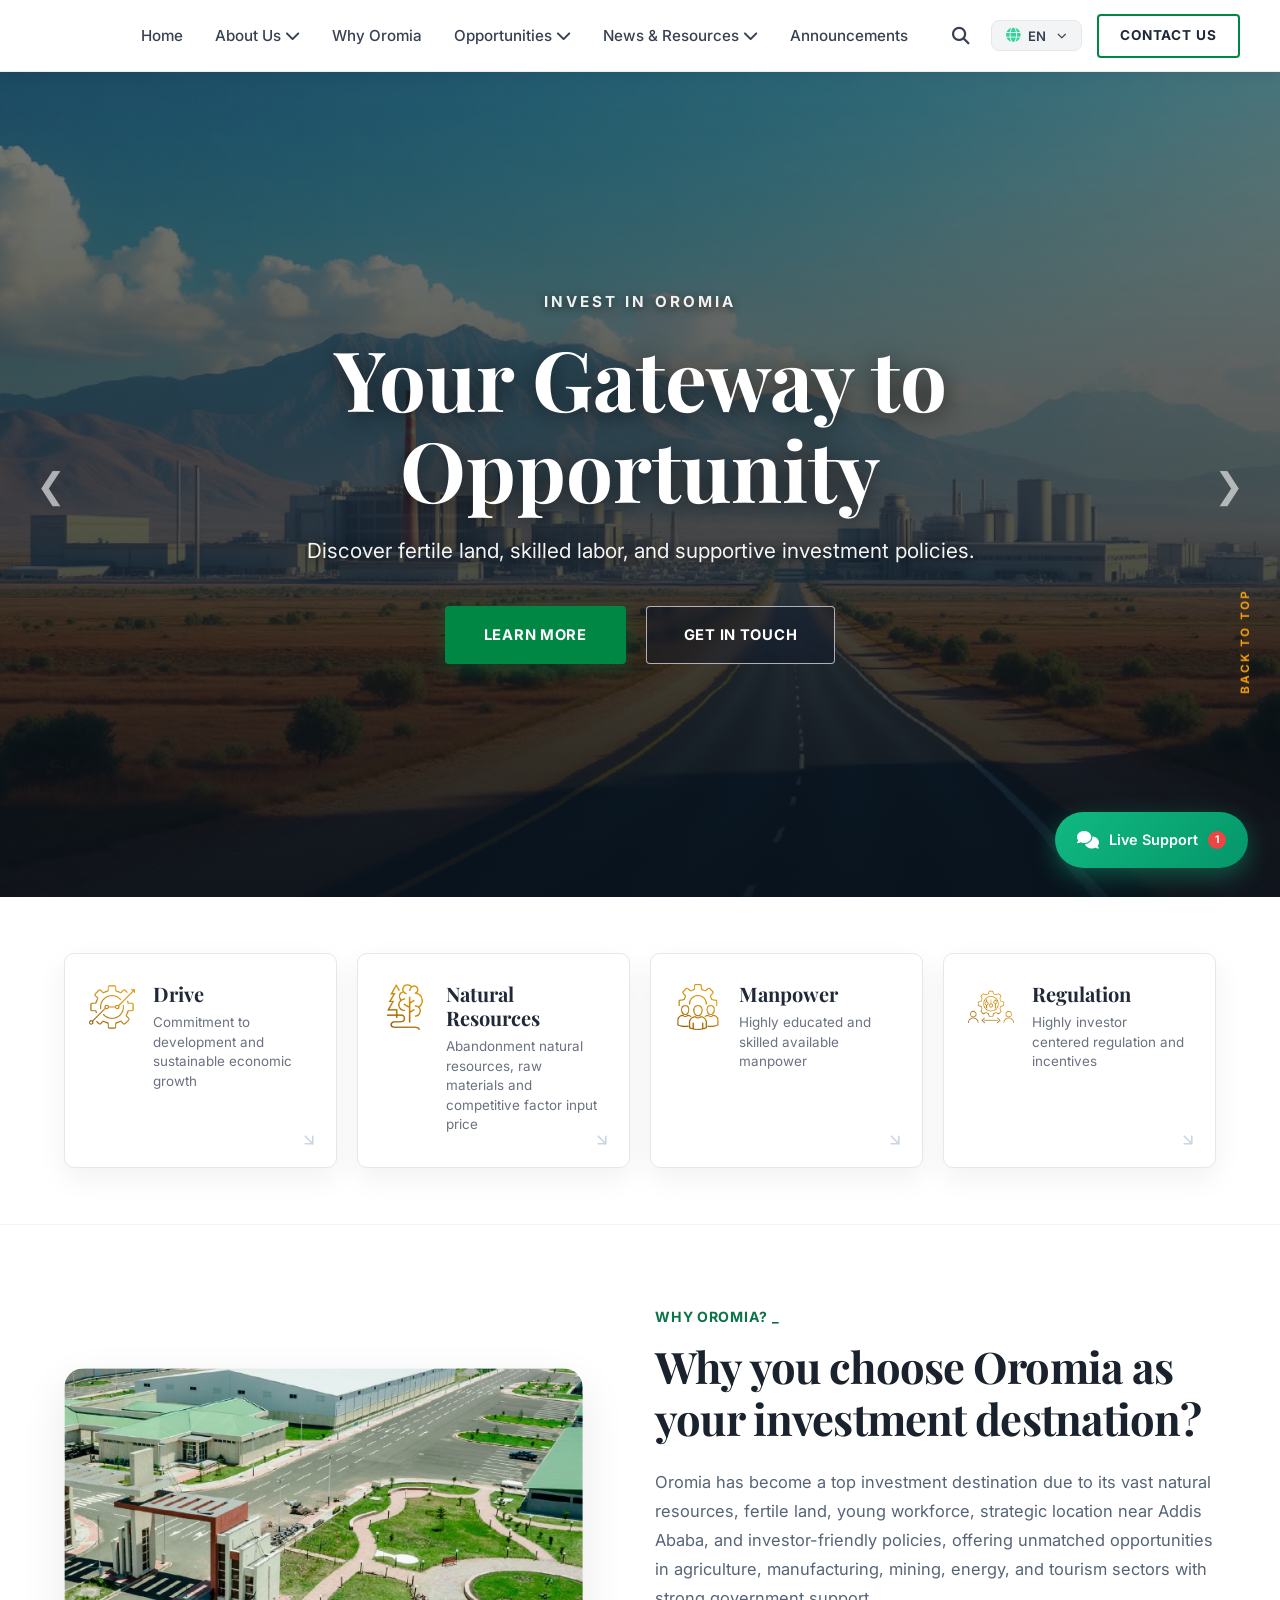
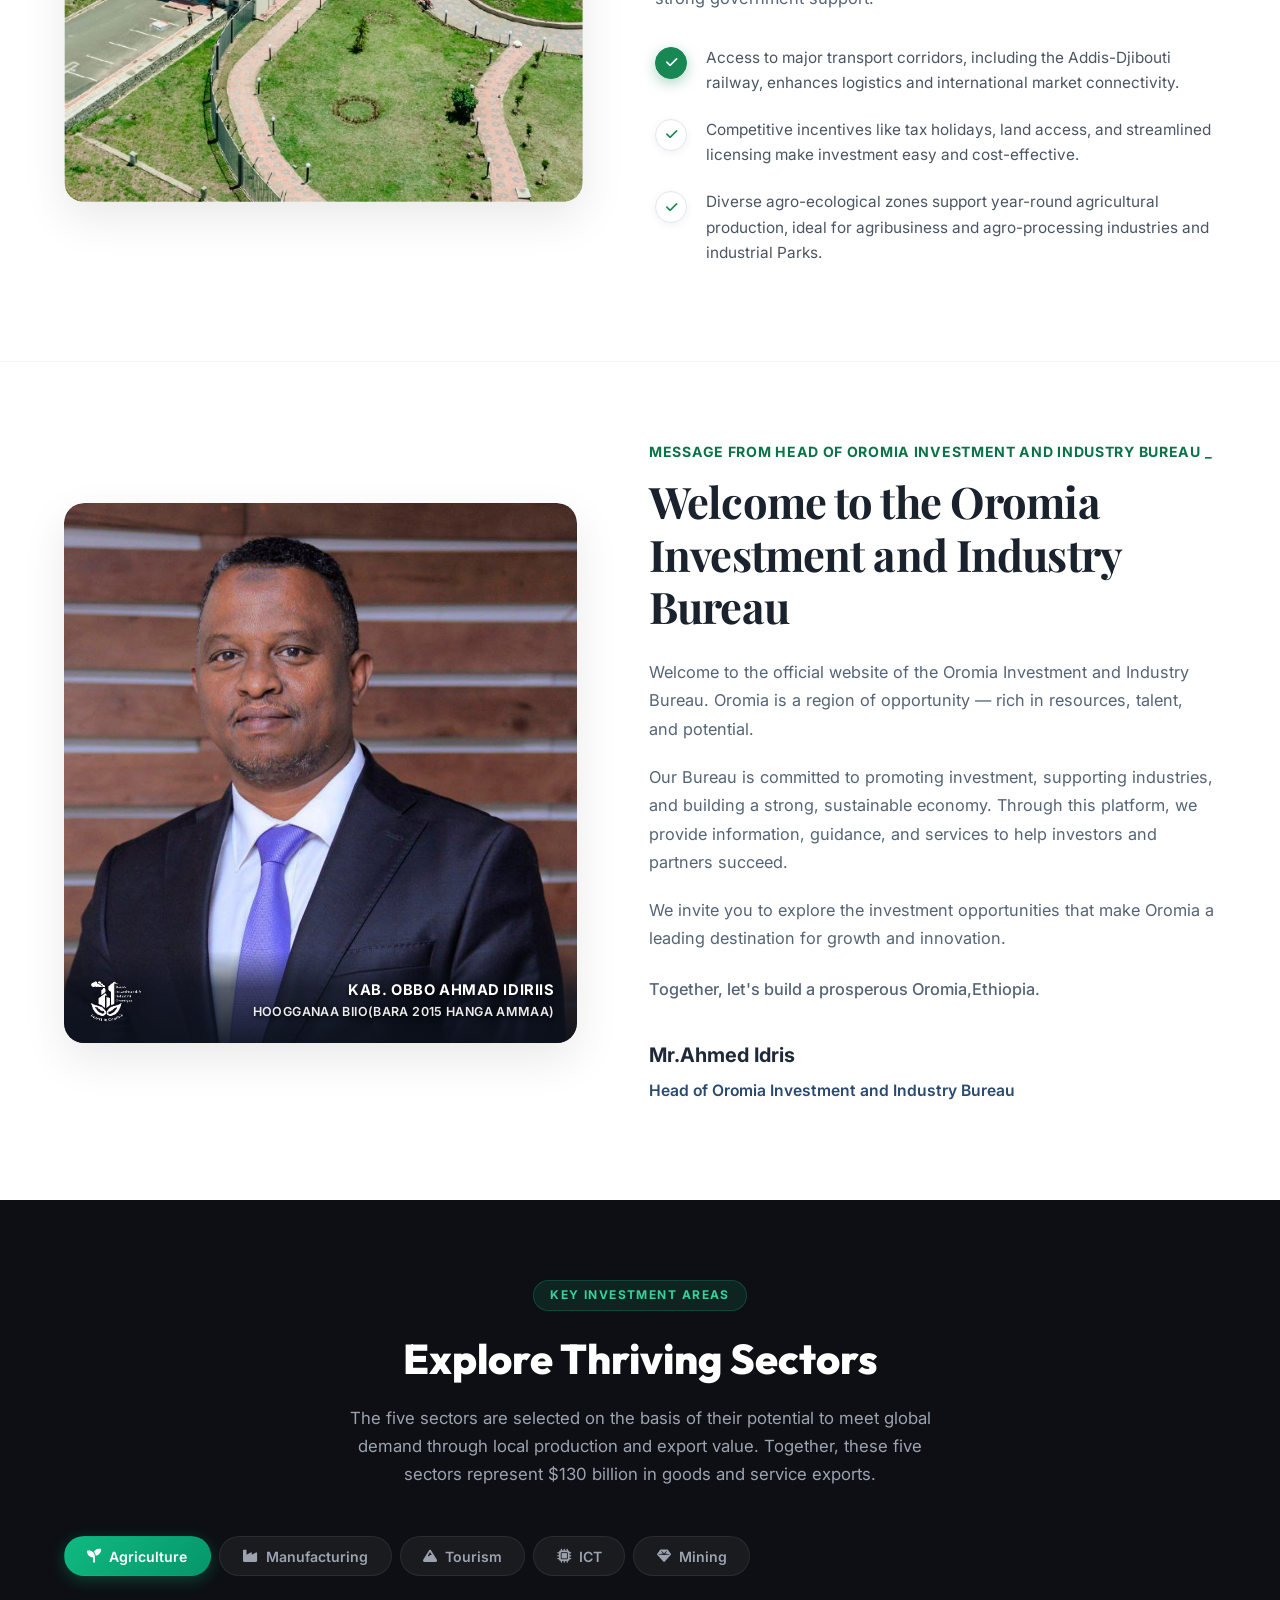
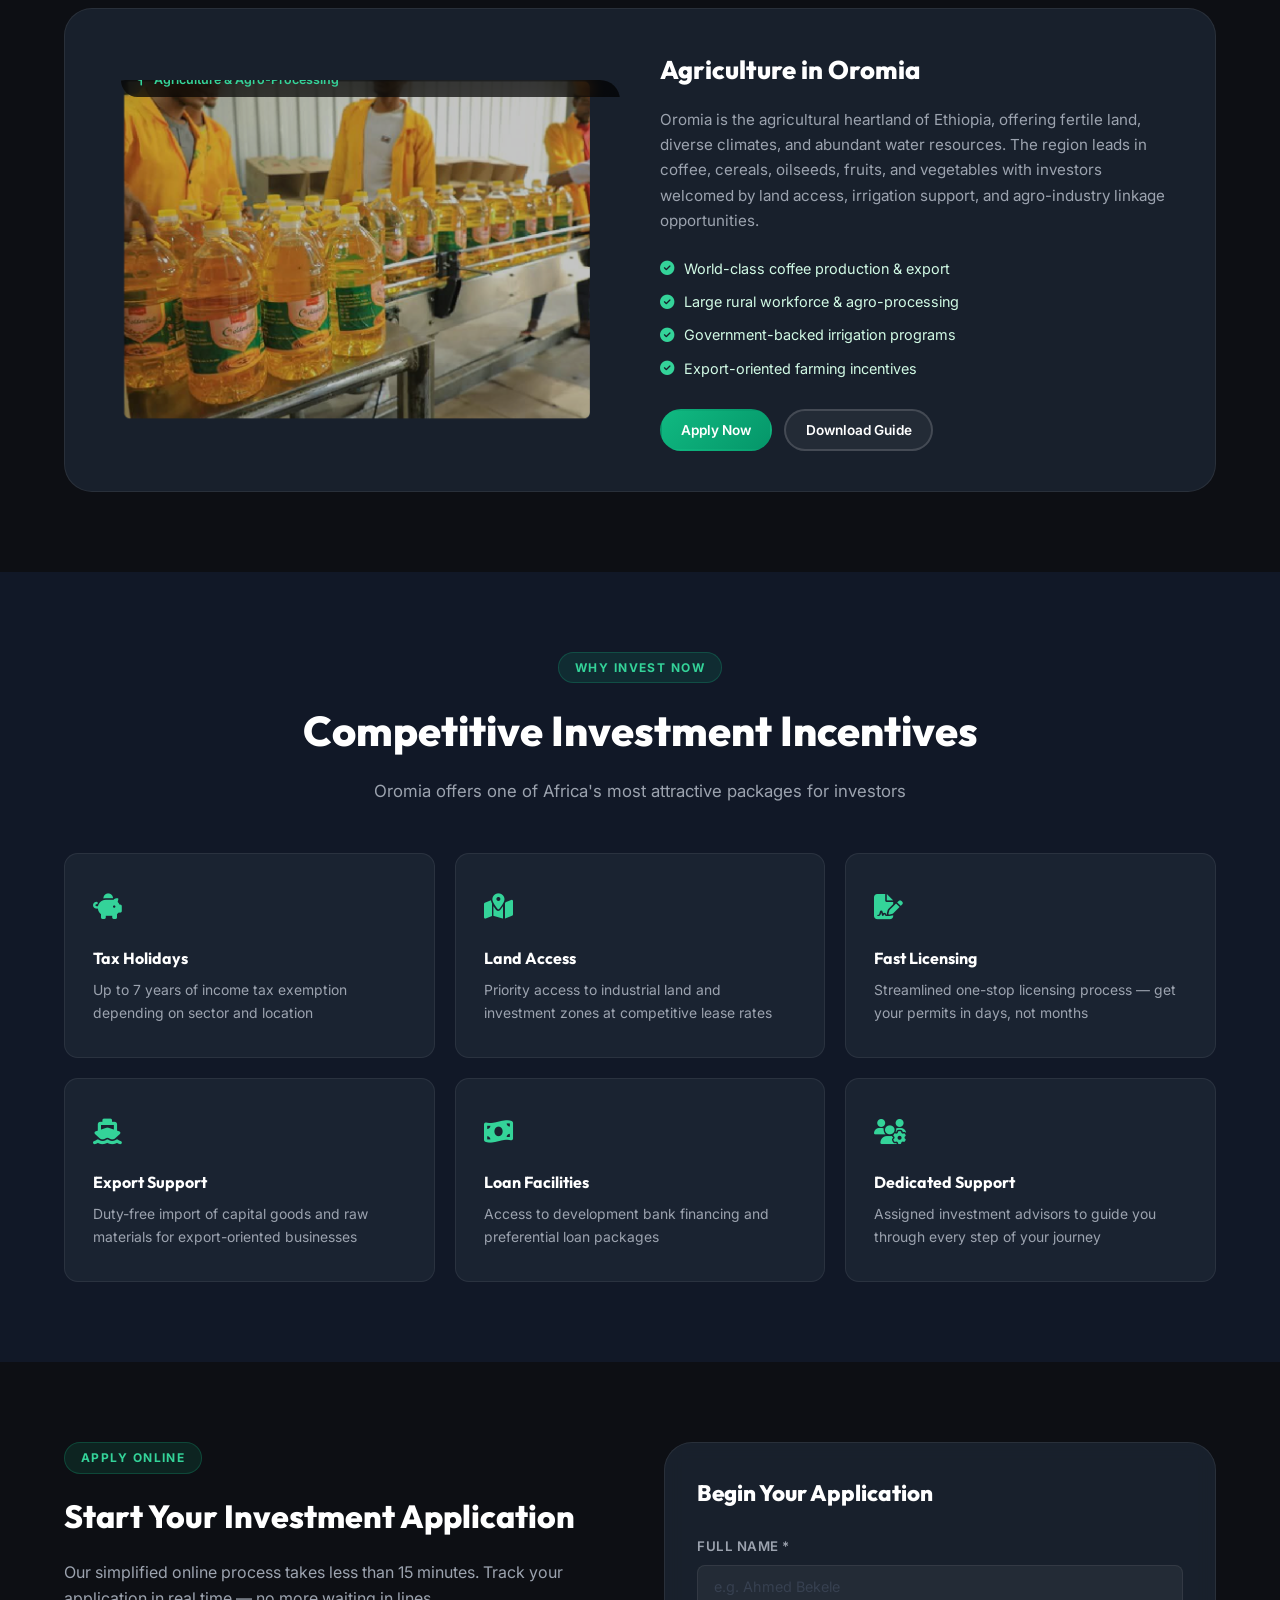
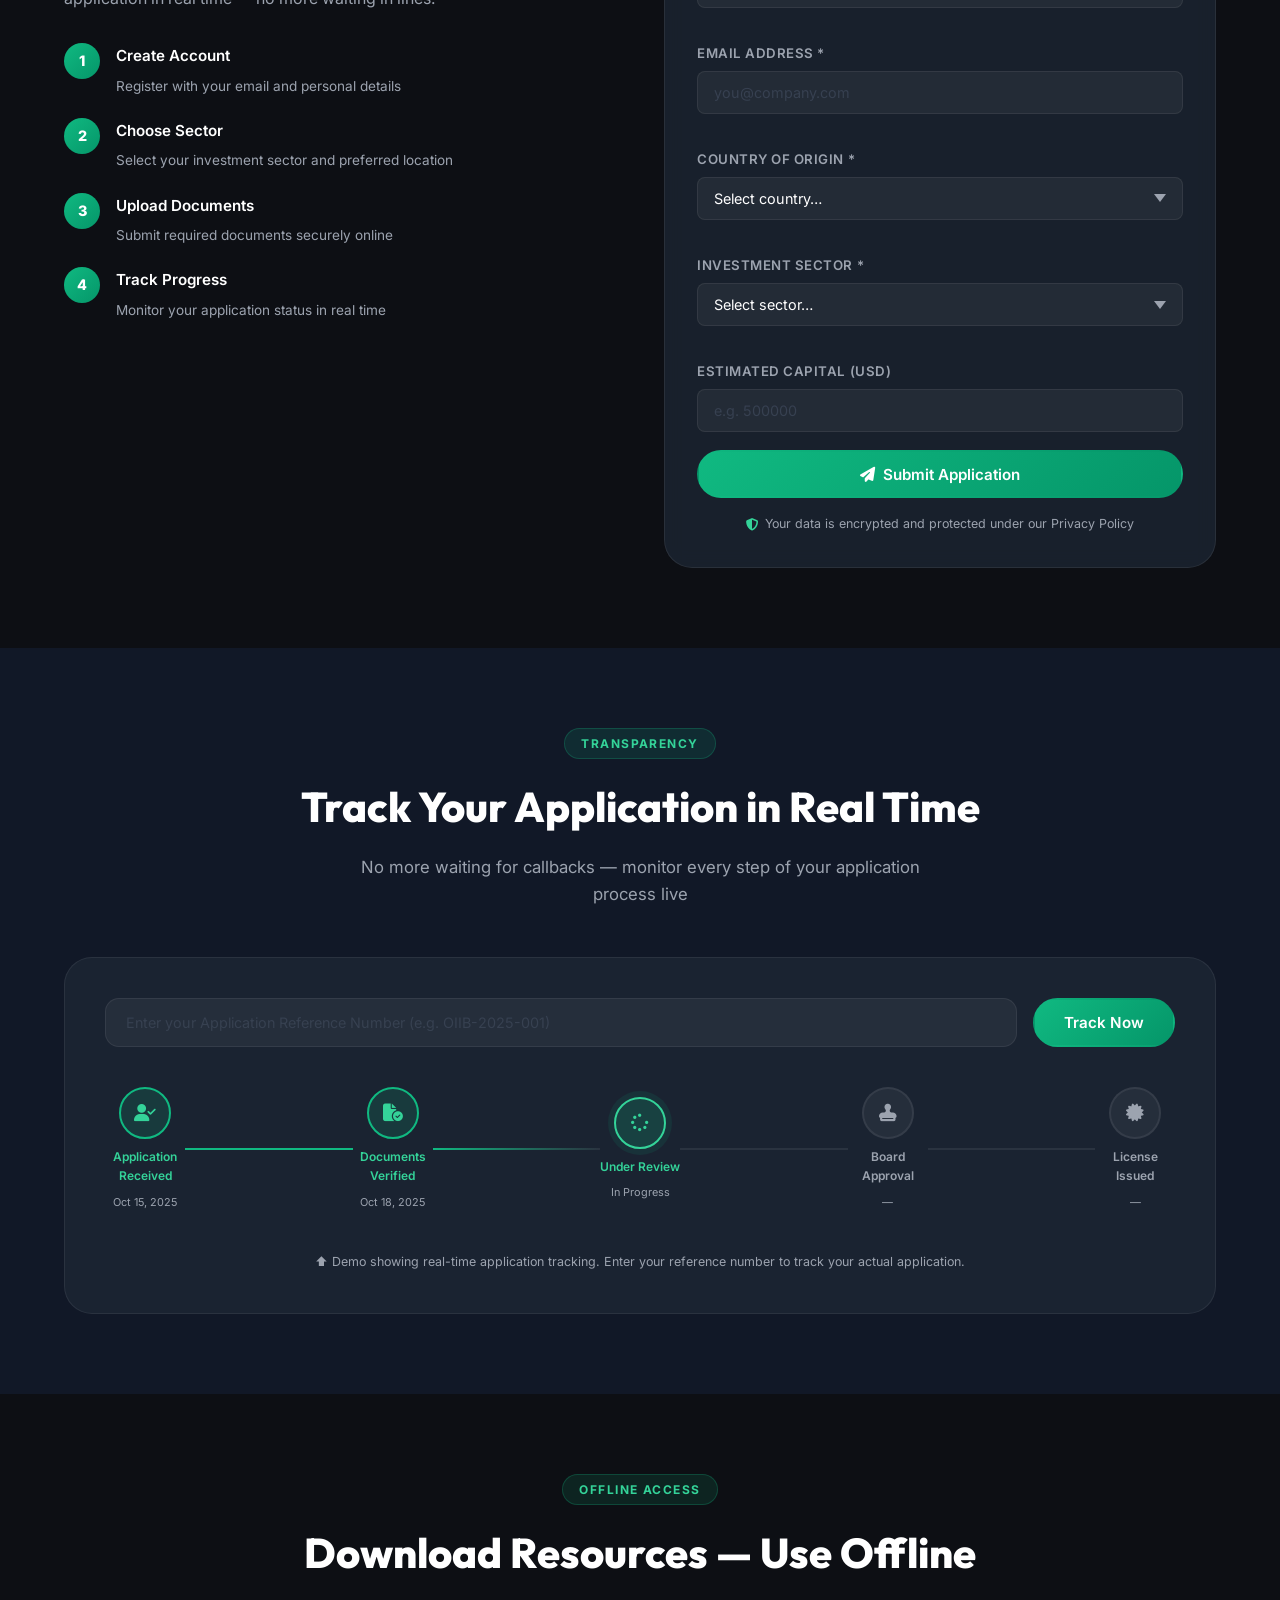
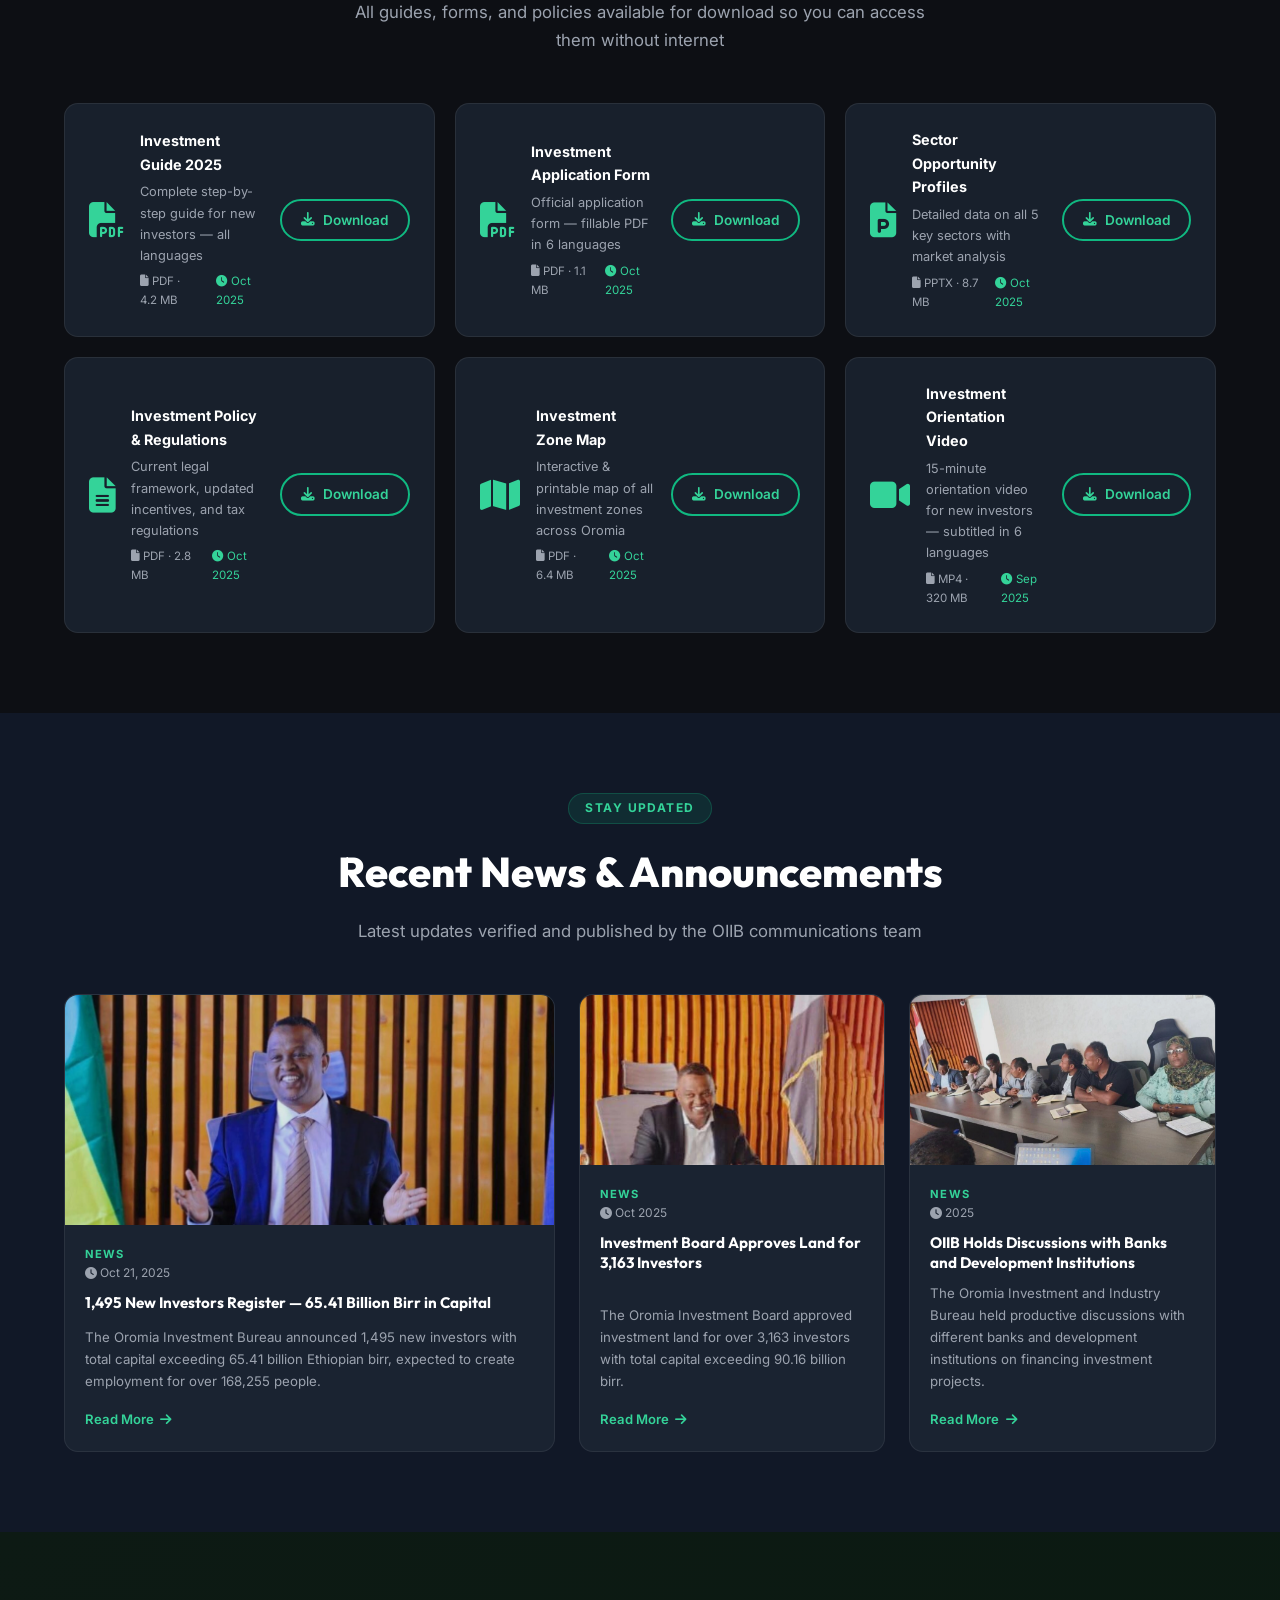
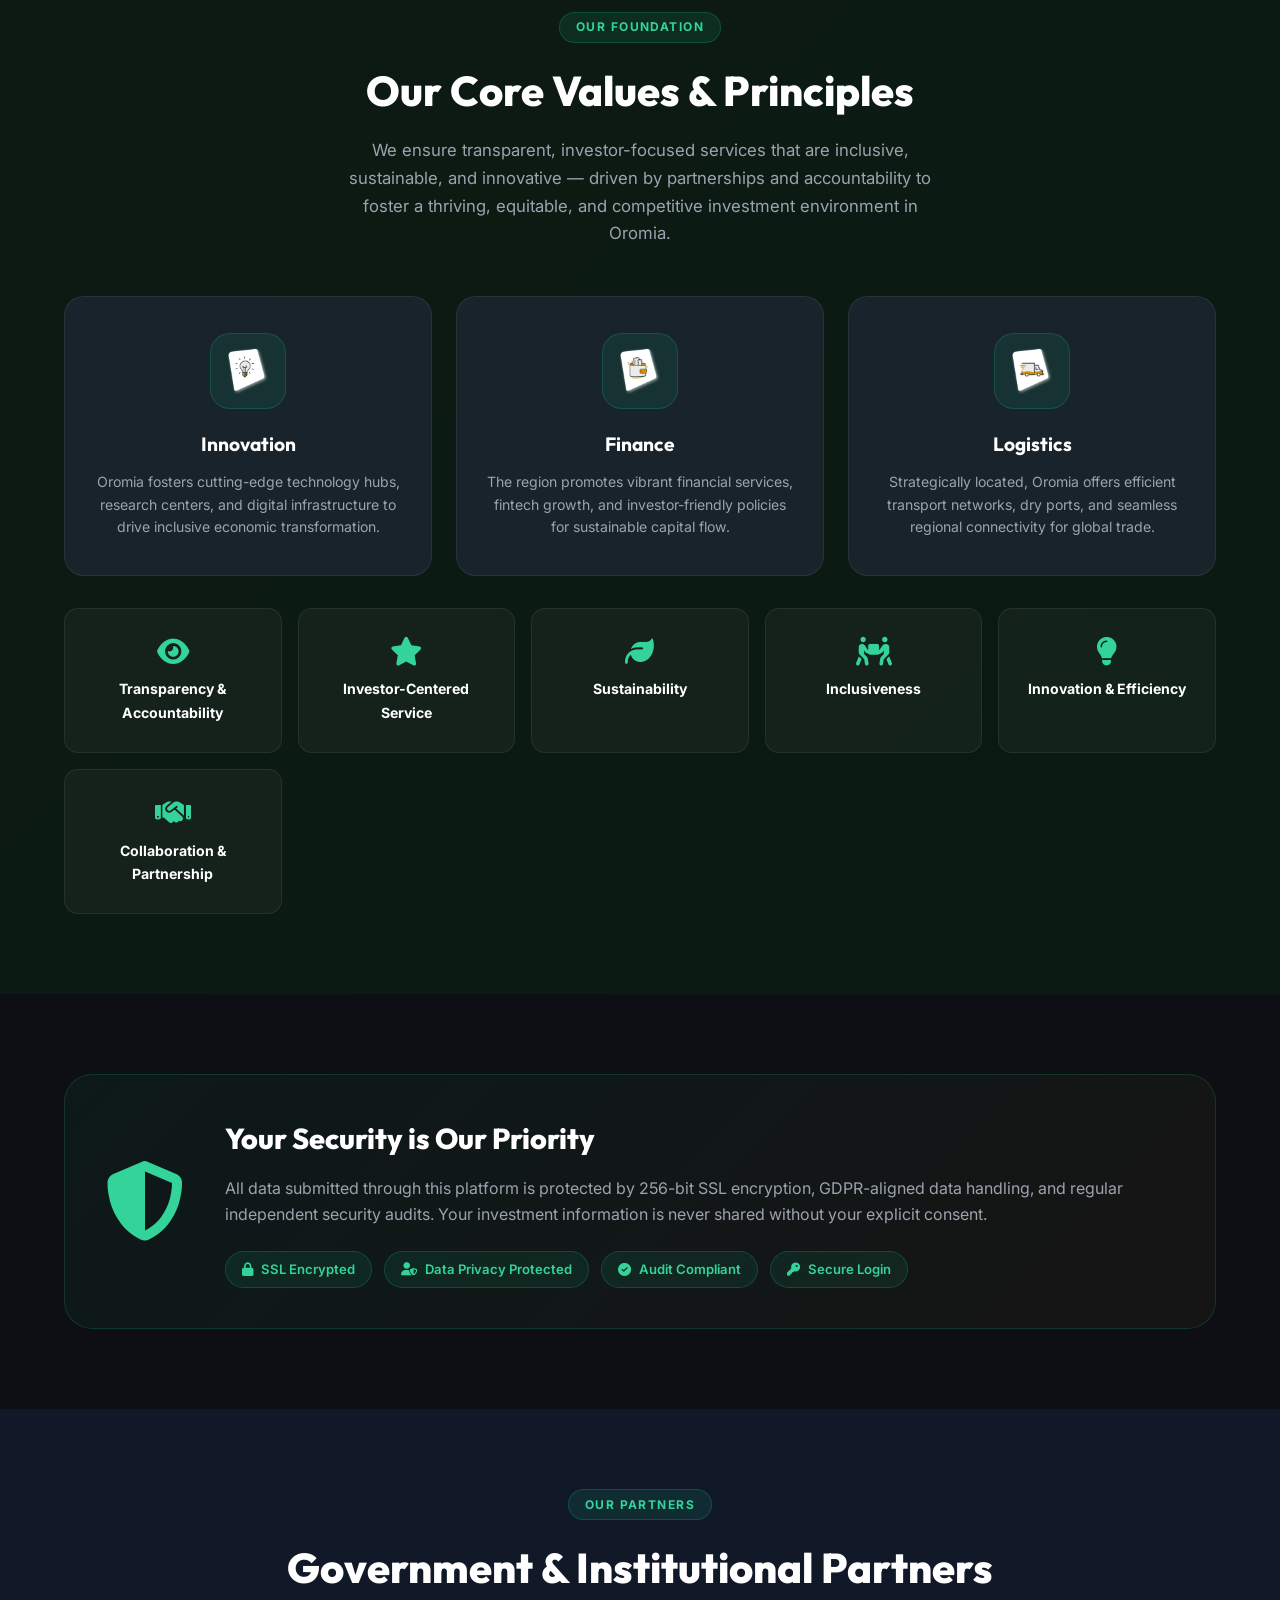
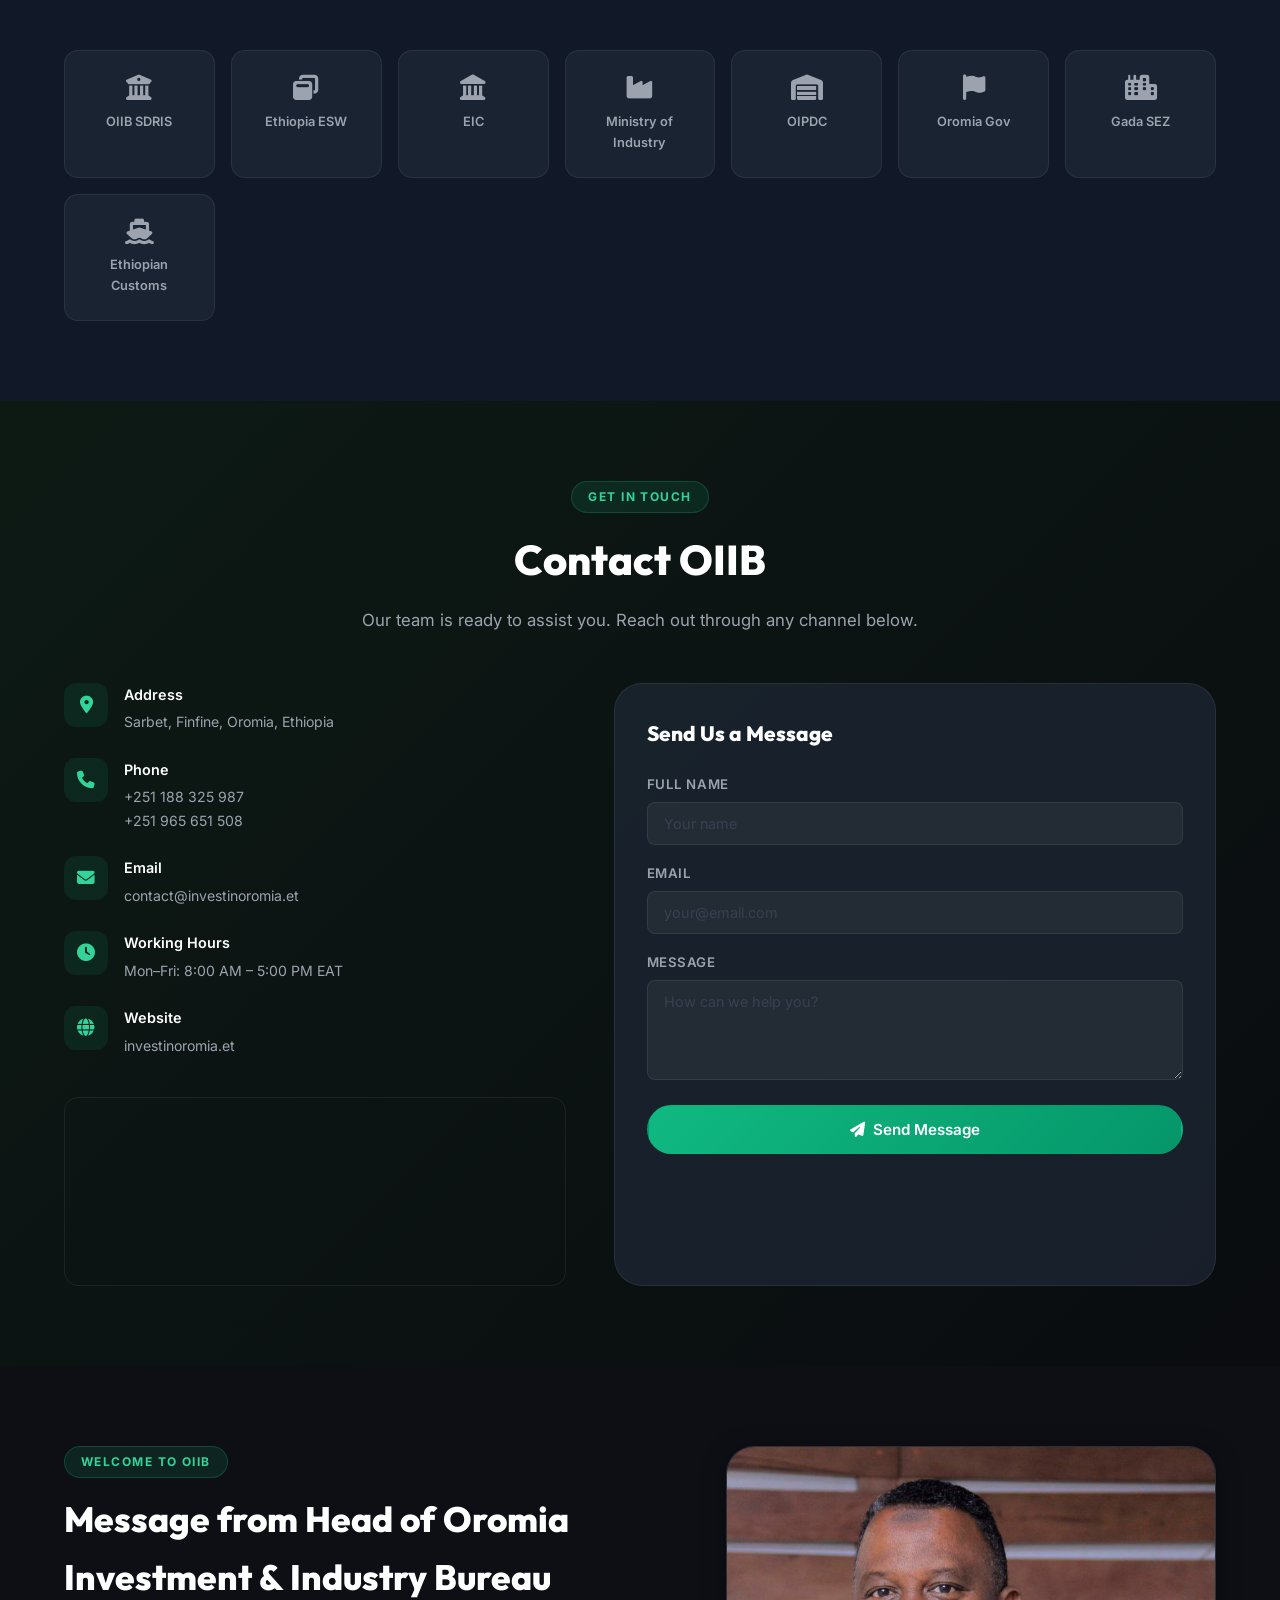
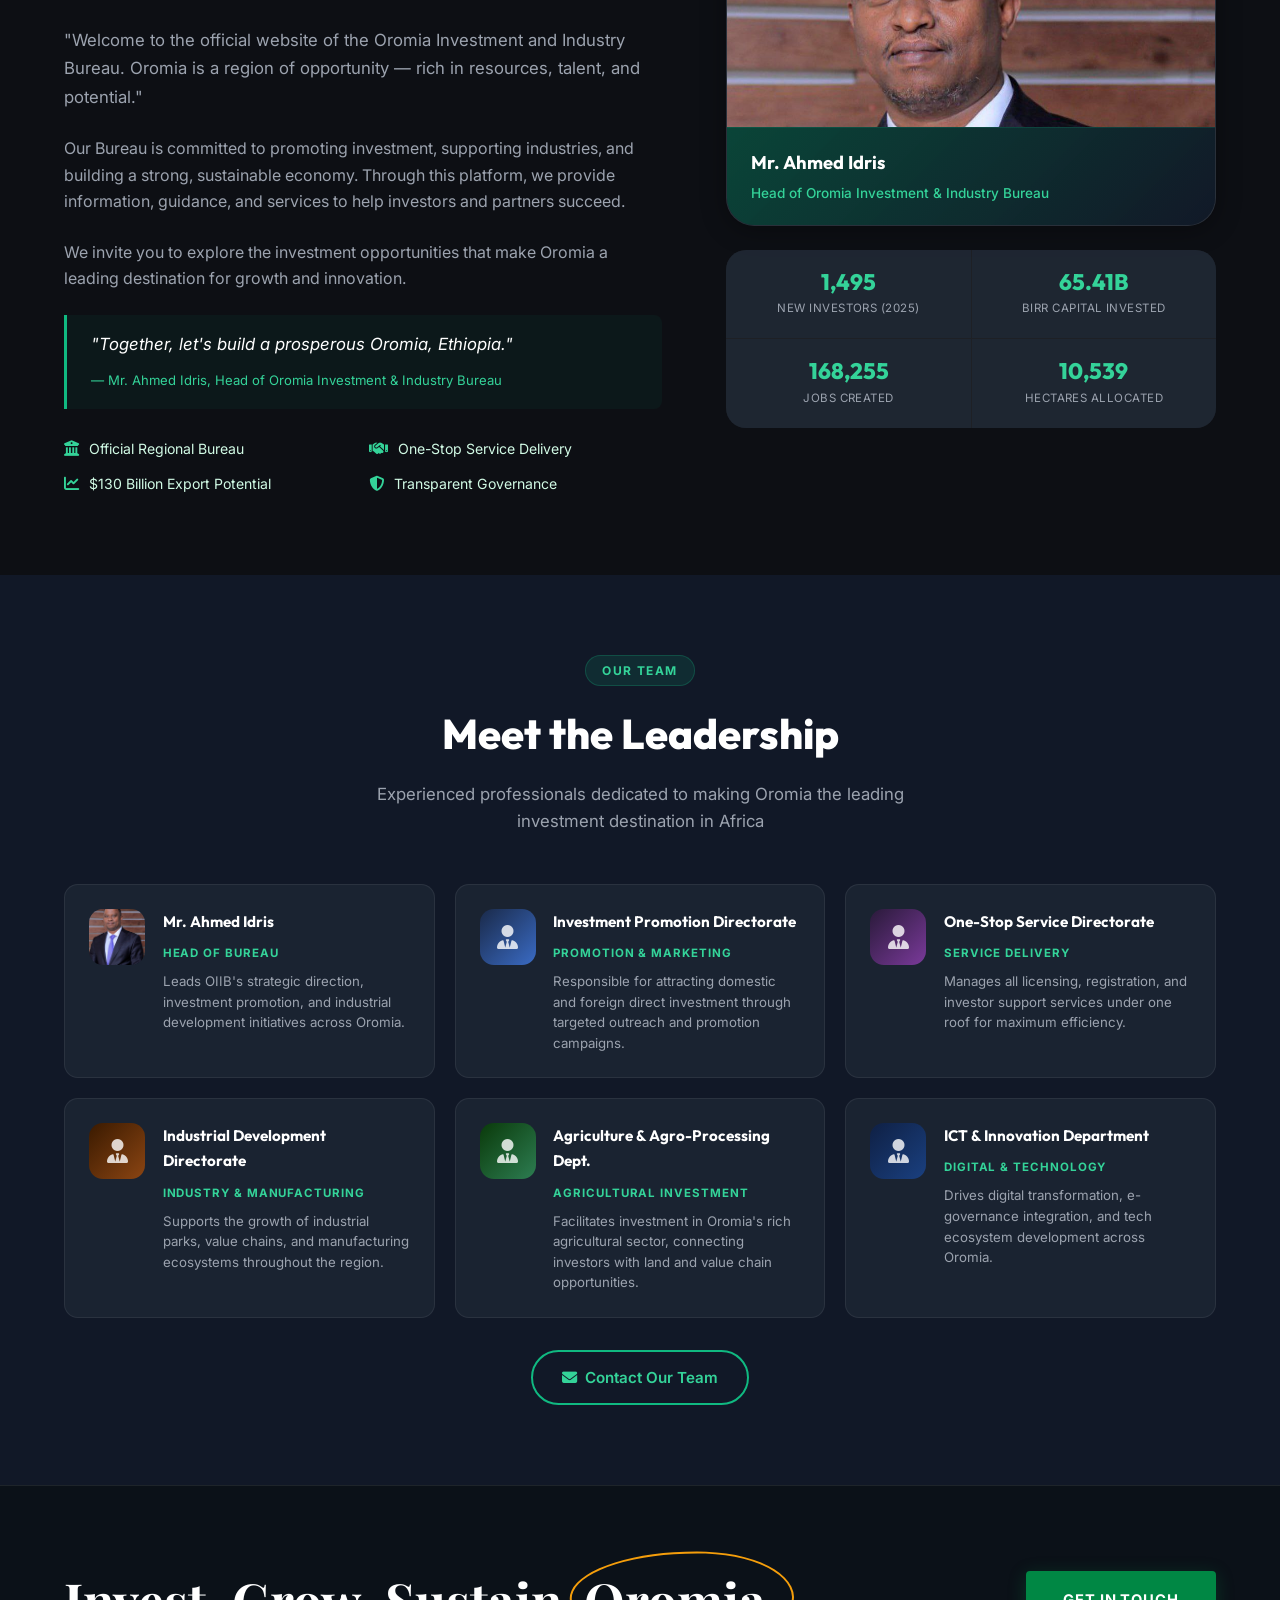
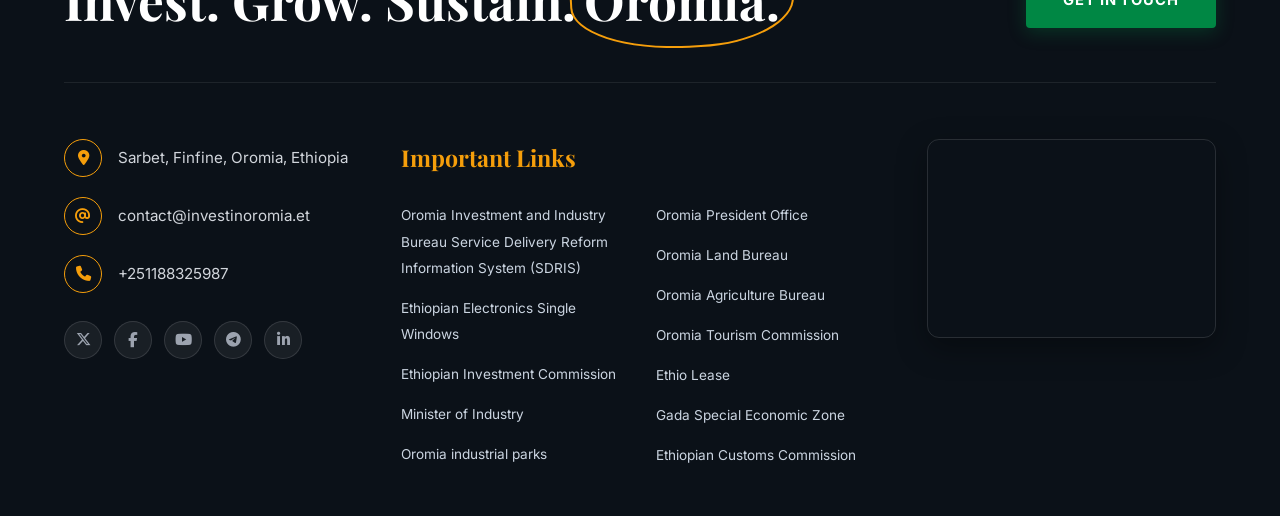
==== commit 6aa45805: "feat: match original investinoromia.et UI layout, hero slider, 4 drivers, why oromia, and head of bu" ====
--- a/ii/index.html
+++ b/ii/index.html
@@ -12,7 +12,7 @@
   <!-- Google Fonts -->
   <link rel="preconnect" href="https://fonts.googleapis.com" />
   <link rel="preconnect" href="https://fonts.gstatic.com" crossorigin />
-  <link href="https://fonts.googleapis.com/css2?family=Outfit:wght@300;400;500;600;700;800;900&family=Inter:wght@300;400;500;600&display=swap" rel="stylesheet" />
+  <link href="https://fonts.googleapis.com/css2?family=Outfit:wght@300;400;500;600;700;800;900&family=Inter:wght@300;400;500;600&family=Playfair+Display:ital,wght@0,600;0,700;0,800;0,900;1,700&display=swap" rel="stylesheet" />
 
   <!-- Font Awesome -->
   <link rel="stylesheet" href="https://cdnjs.cloudflare.com/ajax/libs/font-awesome/6.5.0/css/all.min.css" />
@@ -28,58 +28,18 @@
     <button id="dismiss-offline" aria-label="Dismiss offline notice">✕</button>
   </div>
 
-  <!-- ===== TOP BAR ===== -->
-  <div class="top-bar">
-    <div class="container top-bar-inner">
-      <div class="top-bar-left">
-        <a href="tel:+251188325987"><i class="fas fa-phone"></i> +251 188 325 987</a>
-        <a href="mailto:contact@investinoromia.et"><i class="fas fa-envelope"></i> contact@investinoromia.et</a>
-      </div>
-      <div class="top-bar-right">
-        <!-- Language Switcher — addresses Weakness #6 -->
-        <div class="lang-switcher" id="lang-switcher" role="navigation" aria-label="Language selector">
-          <button class="lang-btn active" data-lang="en" id="lang-en" aria-pressed="true">EN</button>
-          <button class="lang-btn" data-lang="om" id="lang-om" aria-pressed="false">OM</button>
-          <button class="lang-btn" data-lang="am" id="lang-am" aria-pressed="false">አማ</button>
-          <button class="lang-btn" data-lang="fr" id="lang-fr" aria-pressed="false">FR</button>
-          <button class="lang-btn" data-lang="zh" id="lang-zh" aria-pressed="false">中文</button>
-          <button class="lang-btn" data-lang="ar" id="lang-ar" aria-pressed="false">ع</button>
-        </div>
-        <div class="social-links">
-          <a href="https://x.com/investinoromia1" target="_blank" rel="noopener" aria-label="Twitter"><i class="fab fa-x-twitter"></i></a>
-          <a href="https://web.facebook.com/oromiainvestc/" target="_blank" rel="noopener" aria-label="Facebook"><i class="fab fa-facebook-f"></i></a>
-          <a href="https://www.youtube.com/@OromiaInvestmentandIndustryBur" target="_blank" rel="noopener" aria-label="YouTube"><i class="fab fa-youtube"></i></a>
-          <a href="https://t.me/OromiaInvestmentandIndustryBurea" target="_blank" rel="noopener" aria-label="Telegram"><i class="fab fa-telegram"></i></a>
-          <a href="https://www.linkedin.com/in/oromia-investment-and-industry-bureau-42355a318/" target="_blank" rel="noopener" aria-label="LinkedIn"><i class="fab fa-linkedin-in"></i></a>
-        </div>
-      </div>
-    </div>
-  </div>
-
-  <!-- ===== NAVBAR ===== -->
+
+
   <header class="navbar" id="navbar" role="banner">
     <div class="container nav-inner">
-      <a href="#home" class="logo" aria-label="OIIB Home">
-        <div class="logo-icon"><i class="fas fa-seedling"></i></div>
-        <div class="logo-text">
-          <span class="logo-main" data-i18n="logo_main">InvestOromia</span>
-          <span class="logo-sub" data-i18n="logo_sub">Oromia Investment &amp; Industry Bureau</span>
-        </div>
-      </a>
-
-      <!-- Search Bar — addresses Weakness #1 -->
-      <div class="nav-search" role="search">
-        <input type="search" id="global-search" placeholder="Search sectors, services, news…" aria-label="Search the site" autocomplete="off" />
-        <button id="search-btn" aria-label="Submit search"><i class="fas fa-search"></i></button>
-        <div id="search-dropdown" class="search-dropdown" role="listbox" aria-label="Search suggestions"></div>
-      </div>
+      
 
       <nav class="nav-links" id="nav-links" aria-label="Main navigation">
         <a href="#home" class="nav-link active" data-i18n="nav_home">Home</a>
         <div class="nav-dropdown">
-          <a href="#about" class="nav-link" data-i18n="nav_about">About <i class="fas fa-chevron-down"></i></a>
+          <a href="#about-oiib" class="nav-link" data-i18n="nav_about">About Us <i class="fas fa-chevron-down"></i></a>
           <div class="dropdown-menu">
-            <a href="#about" data-i18n="dd_about">About OIIB</a>
+            <a href="#about-oiib" data-i18n="dd_about">About OIIB</a>
             <a href="#values" data-i18n="dd_values">Our Values</a>
             <a href="#team" data-i18n="dd_team">Our Team</a>
             <a href="#faq" data-i18n="dd_faq">FAQ</a>
@@ -89,136 +49,184 @@
         <div class="nav-dropdown">
           <a href="#sectors" class="nav-link" data-i18n="nav_opps">Opportunities <i class="fas fa-chevron-down"></i></a>
           <div class="dropdown-menu">
+            <a href="our-services.html">Our Services</a>
             <a href="#sectors" data-i18n="dd_inv">Investment Sectors</a>
             <a href="#apply" data-i18n="dd_apply">Apply Online</a>
             <a href="#incentives" data-i18n="dd_inc">Incentives</a>
-          </div>
-        </div>
-        <a href="#news" class="nav-link" data-i18n="nav_news">News &amp; Updates</a>
-        <a href="#resources" class="nav-link" data-i18n="nav_res">Resources</a>
-        <a href="#contact" class="nav-link cta-nav" data-i18n="nav_contact">Contact Us</a>
+            <a href="#track" data-i18n="qa4_title">Track Application</a>
+          </div>
+        </div>
+        <div class="nav-dropdown">
+          <a href="#news" class="nav-link" data-i18n="nav_news">News &amp; Resources <i class="fas fa-chevron-down"></i></a>
+          <div class="dropdown-menu">
+            <a href="#news" data-i18n="nav_news">News</a>
+            <a href="#resources" data-i18n="nav_res">Resources</a>
+          </div>
+        </div>
+        <a href="#news" class="nav-link" data-i18n="nav_announcements">Announcements</a>
       </nav>
 
-      <button class="hamburger" id="hamburger" aria-label="Open menu" aria-expanded="false" aria-controls="nav-links">
-        <span></span><span></span><span></span>
-      </button>
+      <div class="nav-actions">
+        <!-- Search Trigger Icon -->
+        <button class="nav-search-btn" id="search-toggle-btn" aria-label="Toggle search">
+          <i class="fas fa-search"></i>
+        </button>
+
+        <!-- Search Bar Overlay/Popup -->
+        <div class="nav-search-box" id="nav-search-box">
+          <input type="search" id="global-search" placeholder="Search sectors, services, news…" aria-label="Search the site" autocomplete="off" />
+          <button id="search-btn" aria-label="Submit search"><i class="fas fa-search"></i></button>
+          <div id="search-dropdown" class="search-dropdown" role="listbox" aria-label="Search suggestions"></div>
+        </div>
+
+        <!-- 3-Language Dropdown -->
+        <div class="lang-dropdown" id="lang-dropdown" role="navigation" aria-label="Language selector">
+          <button class="lang-dropdown-toggle" id="lang-toggle" aria-expanded="false" aria-haspopup="listbox">
+            <i class="fas fa-globe"></i>
+            <span id="lang-current">EN</span>
+            <i class="fas fa-chevron-down lang-chevron"></i>
+          </button>
+          <ul class="lang-dropdown-menu" id="lang-menu" role="listbox" aria-label="Select language">
+            <li role="option" aria-selected="true" data-lang="en" class="lang-option active">
+              <span class="lang-flag">EN</span> English
+            </li>
+            <li role="option" aria-selected="false" data-lang="am" class="lang-option">
+              <span class="lang-flag">አማ</span> አማርኛ
+            </li>
+            <li role="option" aria-selected="false" data-lang="om" class="lang-option">
+              <span class="lang-flag">OM</span> Afaan Oromoo
+            </li>
+          </ul>
+        </div>
+
+        <!-- Contact Us CTA button matching screenshot -->
+        <a href="#contact" class="btn-contact-nav" data-i18n="nav_contact">CONTACT US</a>
+
+        <button class="hamburger" id="hamburger" aria-label="Open menu" aria-expanded="false" aria-controls="nav-links">
+          <span></span><span></span><span></span>
+        </button>
+      </div>
     </div>
   </header>
 
-  <!-- ===== HERO ===== -->
-  <section class="hero" id="home" aria-label="Hero section">
-    <div class="hero-bg-overlay"></div>
-    <div class="hero-particles" id="hero-particles"></div>
-    <div class="container hero-content">
-      <div class="hero-badge" data-i18n="hero_badge"><i class="fas fa-award"></i> Ethiopia's Premier Investment Destination</div>
-      <h1 class="hero-title" data-i18n="hero_title">Invest in <span class="gradient-text">Oromia</span> —<br>Where Opportunity Grows</h1>
-      <p class="hero-subtitle" data-i18n="hero_subtitle">One-stop services · Transparent governance · World-class opportunities in Manufacturing, Agriculture, Tourism, ICT &amp; Mining</p>
-      <div class="hero-cta">
-        <a href="#apply" class="btn btn-primary" id="hero-apply-btn" data-i18n="hero_cta1"><i class="fas fa-rocket"></i> Start Your Investment</a>
-        <a href="#sectors" class="btn btn-outline" data-i18n="hero_cta2">Explore Sectors</a>
-      </div>
-
-      <!-- Live Stats — addresses Weakness #3 (real-time data display) -->
-      <div class="hero-stats" role="region" aria-label="Investment statistics">
-        <div class="stat-item">
-          <span class="stat-number" data-target="1495">0</span>
-          <span class="stat-label" data-i18n="stat1">New Investors (2025)</span>
-        </div>
-        <div class="stat-divider"></div>
-        <div class="stat-item">
-          <span class="stat-number" data-target="65" data-suffix="B+">0</span>
-          <span class="stat-label" data-i18n="stat2">Birr Capital Invested</span>
-        </div>
-        <div class="stat-divider"></div>
-        <div class="stat-item">
-          <span class="stat-number" data-target="168255">0</span>
-          <span class="stat-label" data-i18n="stat3">Jobs Created</span>
-        </div>
-        <div class="stat-divider"></div>
-        <div class="stat-item">
-          <span class="stat-number" data-target="5">0</span>
-          <span class="stat-label" data-i18n="stat4">Key Sectors</span>
-        </div>
-      </div>
-
-      <!-- Last updated timestamp — addresses Weakness #3 -->
-      <div class="data-freshness">
-        <i class="fas fa-circle-check"></i>
-        <span data-i18n="data_fresh">Data last verified: October 2025</span>
-      </div>
-    </div>
-
-    <a href="#about" class="scroll-down" aria-label="Scroll to About section">
-      <i class="fas fa-chevron-down"></i>
-    </a>
-  </section>
-
-  <!-- ===== LIVE SYSTEM STATUS (Weakness #5) ===== -->
-  <div class="status-ribbon" role="status" aria-live="polite" id="status-ribbon">
-    <div class="container status-inner">
-      <div class="status-item status-ok">
-        <span class="status-dot"></span>
-        <span data-i18n="status_portal">Investor Portal: Online</span>
-      </div>
-      <div class="status-item status-ok">
-        <span class="status-dot"></span>
-        <span data-i18n="status_app">Application System: Operational</span>
-      </div>
-      <div class="status-item status-ok">
-        <span class="status-dot"></span>
-        <span data-i18n="status_sup">Support Chat: Available</span>
-      </div>
-      <div class="status-item">
-        <i class="fas fa-clock"></i>
-        <span id="live-clock"></span>
-      </div>
-    </div>
-  </div>
-
-  <!-- ===== QUICK ACCESS (Weakness #1) ===== -->
-  <section class="quick-access section-pad" aria-label="Quick access links">
-    <div class="container">
-      <div class="section-header">
-        <span class="section-tag" data-i18n="qa_tag">Quick Access</span>
-        <h2 data-i18n="qa_title">What Would You Like to Do?</h2>
-        <p data-i18n="qa_sub">Jump straight to what you need — no complex navigation required</p>
-      </div>
-      <div class="qa-grid">
-        <a href="#apply" class="qa-card" id="qa-register" aria-label="Register as Investor">
-          <div class="qa-icon"><i class="fas fa-user-plus"></i></div>
-          <h3 data-i18n="qa1_title">Register as Investor</h3>
-          <p data-i18n="qa1_desc">Start your investment application online in minutes</p>
-          <span class="qa-arrow"><i class="fas fa-arrow-right"></i></span>
+  <!-- ===== HERO SLIDER (Exact Screenshot Match) ===== -->
+  <section class="hero-slider-section" id="home" aria-label="Hero slider">
+    <!-- Slider Slides -->
+    <div class="hero-slides" id="hero-slides">
+      <!-- Slide 1 (Matching screenshot exactly) -->
+      <div class="hero-slide active" style="background-image: url('images/hero-slide1.png');">
+        <div class="hero-overlay"></div>
+        <div class="container hero-content-slider">
+          <span class="hero-category-tag">INVEST IN OROMIA</span>
+          <h1 class="hero-headline-serif">Your Gateway to Opportunity</h1>
+          <p class="hero-subline">Discover fertile land, skilled labor, and supportive investment policies.</p>
+          <div class="hero-btn-row">
+            <a href="#about-oiib" class="hero-btn-green">LEARN MORE</a>
+            <a href="#contact" class="hero-btn-trans">GET IN TOUCH</a>
+          </div>
+        </div>
+      </div>
+
+      <!-- Slide 2 -->
+      <div class="hero-slide" style="background-image: url('images/hero-slide2.png');">
+        <div class="hero-overlay"></div>
+        <div class="container hero-content-slider">
+          <span class="hero-category-tag">INVEST IN OROMIA</span>
+          <h1 class="hero-headline-serif">Unlock Oromia’s Economic Power</h1>
+          <p class="hero-subline">With strong infrastructure, a young workforce, and sectoral diversity, Oromia is Ethiopia’s economic engine.</p>
+          
+        </div>
+      </div>
+
+      <!-- Slide 3 -->
+      <div class="hero-slide" style="background-image: url('images/hero-slide3.png');">
+        <div class="hero-overlay"></div>
+        <div class="container hero-content-slider">
+          <span class="hero-category-tag">INVEST IN OROMIA</span>
+          <h1 class="hero-headline-serif">Gateway to Sustainable Growth</h1>
+          <p class="hero-subline">From agriculture to ICT, explore sectors that drive inclusive and sustainable development across regions.</p>
+          
+        </div>
+      </div>
+    </div>
+
+    <!-- Slider Navigation Arrows -->
+    <button class="hero-arrow hero-prev" id="hero-prev-btn" aria-label="Previous slide">&#10094;</button>
+    <button class="hero-arrow hero-next" id="hero-next-btn" aria-label="Next slide">&#10095;</button>
+
+    
+  </section>
+
+  <!-- ===== FEATURE DRIVERS (Exact Match to Screenshot) ===== -->
+  <section class="feature-drivers-section" id="drivers" aria-label="Key Investment Drivers">
+    <div class="container">
+      <div class="feature-drivers-grid">
+        <!-- Card 1: Drive -->
+        <a href="our-services.html#drive" class="feature-driver-card">
+          <div class="fd-icon">
+            <img src="images/ic-card-drive.png" alt="Drive" />
+          </div>
+          <div class="fd-content">
+            <h3 class="fd-title">Drive</h3>
+            <p class="fd-desc">Commitment to development and sustainable economic growth</p>
+          </div>
+          <div class="fd-arrow">
+            <svg viewBox="0 0 24 24" width="18" height="18" stroke="currentColor" stroke-width="2.2" fill="none" stroke-linecap="round" stroke-linejoin="round">
+              <line x1="7" y1="7" x2="17" y2="17"></line>
+              <polyline points="17 7 17 17 7 17"></polyline>
+            </svg>
+          </div>
         </a>
-        <a href="#incentives" class="qa-card" id="qa-incentives" aria-label="View Incentives">
-          <div class="qa-icon"><i class="fas fa-gift"></i></div>
-          <h3 data-i18n="qa2_title">View Incentives</h3>
-          <p data-i18n="qa2_desc">Tax holidays, land access, and financing benefits</p>
-          <span class="qa-arrow"><i class="fas fa-arrow-right"></i></span>
+
+        <!-- Card 2: Natural Resources -->
+        <a href="our-services.html#natural-resources" class="feature-driver-card">
+          <div class="fd-icon">
+            <img src="images/ic-card-natural.png" alt="Natural Resources" />
+          </div>
+          <div class="fd-content">
+            <h3 class="fd-title">Natural Resources</h3>
+            <p class="fd-desc">Abandonment natural resources, raw materials and competitive factor input price</p>
+          </div>
+          <div class="fd-arrow">
+            <svg viewBox="0 0 24 24" width="18" height="18" stroke="currentColor" stroke-width="2.2" fill="none" stroke-linecap="round" stroke-linejoin="round">
+              <line x1="7" y1="7" x2="17" y2="17"></line>
+              <polyline points="17 7 17 17 7 17"></polyline>
+            </svg>
+          </div>
         </a>
-        <a href="#sectors" class="qa-card" id="qa-sectors" aria-label="Explore Sectors">
-          <div class="qa-icon"><i class="fas fa-industry"></i></div>
-          <h3 data-i18n="qa3_title">Explore Sectors</h3>
-          <p data-i18n="qa3_desc">Agriculture, Manufacturing, Mining, ICT, Tourism</p>
-          <span class="qa-arrow"><i class="fas fa-arrow-right"></i></span>
+
+        <!-- Card 3: Manpower -->
+        <a href="our-services.html#manpower" class="feature-driver-card">
+          <div class="fd-icon">
+            <img src="images/ic-card-manpower.png" alt="Manpower" />
+          </div>
+          <div class="fd-content">
+            <h3 class="fd-title">Manpower</h3>
+            <p class="fd-desc">Highly educated and skilled available manpower</p>
+          </div>
+          <div class="fd-arrow">
+            <svg viewBox="0 0 24 24" width="18" height="18" stroke="currentColor" stroke-width="2.2" fill="none" stroke-linecap="round" stroke-linejoin="round">
+              <line x1="7" y1="7" x2="17" y2="17"></line>
+              <polyline points="17 7 17 17 7 17"></polyline>
+            </svg>
+          </div>
         </a>
-        <a href="#track" class="qa-card" id="qa-track" aria-label="Track Application">
-          <div class="qa-icon"><i class="fas fa-magnifying-glass-chart"></i></div>
-          <h3 data-i18n="qa4_title">Track Application</h3>
-          <p data-i18n="qa4_desc">Check the live status of your pending application</p>
-          <span class="qa-arrow"><i class="fas fa-arrow-right"></i></span>
-        </a>
-        <a href="#chat" class="qa-card" id="qa-chat" aria-label="Live Chat Support">
-          <div class="qa-icon"><i class="fas fa-comments"></i></div>
-          <h3 data-i18n="qa5_title">Live Chat Support</h3>
-          <p data-i18n="qa5_desc">Instant answers from our investment advisors</p>
-          <span class="qa-arrow"><i class="fas fa-arrow-right"></i></span>
-        </a>
-        <a href="#resources" class="qa-card" id="qa-resources" aria-label="Download Resources">
-          <div class="qa-icon"><i class="fas fa-file-arrow-down"></i></div>
-          <h3 data-i18n="qa6_title">Download Resources</h3>
-          <p data-i18n="qa6_desc">Forms, policies, and investment guides offline</p>
-          <span class="qa-arrow"><i class="fas fa-arrow-right"></i></span>
+
+        <!-- Card 4: Regulation -->
+        <a href="our-services.html#regulation" class="feature-driver-card">
+          <div class="fd-icon">
+            <img src="images/ic-card-regulation.png" alt="Regulation" />
+          </div>
+          <div class="fd-content">
+            <h3 class="fd-title">Regulation</h3>
+            <p class="fd-desc">Highly investor centered regulation and incentives</p>
+          </div>
+          <div class="fd-arrow">
+            <svg viewBox="0 0 24 24" width="18" height="18" stroke="currentColor" stroke-width="2.2" fill="none" stroke-linecap="round" stroke-linejoin="round">
+              <line x1="7" y1="7" x2="17" y2="17"></line>
+              <polyline points="17 7 17 17 7 17"></polyline>
+            </svg>
+          </div>
         </a>
       </div>
     </div>
@@ -227,41 +235,93 @@
   <!-- ===== WHY OROMIA ===== -->
   <section class="why-oromia section-pad" id="why" aria-label="Why Oromia">
     <div class="container">
-      <div class="section-header light">
-        <span class="section-tag" data-i18n="why_tag">Why Oromia</span>
-        <h2 data-i18n="why_title">Ethiopia's Land of Opportunity</h2>
-        <p data-i18n="why_sub">Oromia has become a top investment destination due to its vast natural resources, fertile land, young workforce, and investor-friendly policies</p>
-      </div>
-      <div class="why-grid">
-        <div class="why-card">
-          <div class="why-icon"><i class="fas fa-mountain-sun"></i></div>
-          <h3 data-i18n="why1_t">Natural Resources</h3>
-          <p data-i18n="why1_d">Abundant raw materials, fertile land, minerals, and competitive factor input prices</p>
-        </div>
-        <div class="why-card">
-          <div class="why-icon"><i class="fas fa-people-group"></i></div>
-          <h3 data-i18n="why2_t">Young Workforce</h3>
-          <p data-i18n="why2_d">Highly educated, skilled, and motivated workforce ready for modern industries</p>
-        </div>
-        <div class="why-card">
-          <div class="why-icon"><i class="fas fa-train"></i></div>
-          <h3 data-i18n="why3_t">Strategic Location</h3>
-          <p data-i18n="why3_d">Access to Addis-Djibouti railway, major transport corridors, and international markets</p>
-        </div>
-        <div class="why-card">
-          <div class="why-icon"><i class="fas fa-scale-balanced"></i></div>
-          <h3 data-i18n="why4_t">Investor Policies</h3>
-          <p data-i18n="why4_d">Tax holidays, land access, and streamlined licensing — business made easy</p>
-        </div>
-        <div class="why-card">
-          <div class="why-icon"><i class="fas fa-leaf"></i></div>
-          <h3 data-i18n="why5_t">Agro-Ecological Zones</h3>
-          <p data-i18n="why5_d">Diverse climates support year-round production for agribusiness and agro-processing</p>
-        </div>
-        <div class="why-card">
-          <div class="why-icon"><i class="fas fa-handshake"></i></div>
-          <h3 data-i18n="why6_t">One-Stop Services</h3>
-          <p data-i18n="why6_d">All investment services under one roof — transparent, efficient, investor-centered</p>
+      <div class="why-oromia-layout">
+        <!-- Left: Industrial Park / Campus Image -->
+        <div class="why-left-col">
+          <div class="why-image-wrapper">
+            <img src="images/why-oromia-campus.png" alt="Oromia Industrial Park and Investment Campus" class="why-campus-img" />
+          </div>
+        </div>
+
+        <!-- Right: Exact Text & Checkmarks from original investinoromia.et -->
+        <div class="why-right-col">
+          <span class="why-category-tag">WHY OROMIA? _</span>
+          <h2 class="why-display-heading">Why you choose Oromia as your investment destnation?</h2>
+          <p class="why-lead-text">
+            Oromia has become a top investment destination due to its vast natural resources, fertile land, young workforce, strategic location near Addis Ababa, and investor-friendly policies, offering unmatched opportunities in agriculture, manufacturing, mining, energy, and tourism sectors with strong government support.
+          </p>
+
+          <div class="why-checklist">
+            <div class="why-check-row">
+              <div class="why-check-badge active">
+                <i class="fas fa-check"></i>
+              </div>
+              <p class="why-check-text">
+                Access to major transport corridors, including the Addis-Djibouti railway, enhances logistics and international market connectivity.
+              </p>
+            </div>
+
+            <div class="why-check-row">
+              <div class="why-check-badge">
+                <i class="fas fa-check"></i>
+              </div>
+              <p class="why-check-text">
+                Competitive incentives like tax holidays, land access, and streamlined licensing make investment easy and cost-effective.
+              </p>
+            </div>
+
+            <div class="why-check-row">
+              <div class="why-check-badge">
+                <i class="fas fa-check"></i>
+              </div>
+              <p class="why-check-text">
+                Diverse agro-ecological zones support year-round agricultural production, ideal for agribusiness and agro-processing industries and industrial Parks.
+              </p>
+            </div>
+          </div>
+        </div>
+      </div>
+    </div>
+  </section>
+
+  <!-- ===== MESSAGE FROM HEAD OF BUREAU (Matching investinoromia.et) ===== -->
+  <section class="head-message-section" id="message-head" aria-label="Message from Head of Bureau">
+    <div class="container">
+      <div class="head-message-layout">
+        <!-- Left: Portrait Photo of Head of Bureau -->
+        <div class="head-message-image-col">
+          <div class="head-photo-wrapper bounce-animate">
+            <img src="images/leadership.jpg" alt="Mr. Ahmed Idris - Head of Oromia Investment and Industry Bureau" class="head-photo" />
+            
+            <!-- Bottom Overlay Strip (Matching investinoromia.et) -->
+            <div class="head-photo-badge-bar">
+              <div class="badge-logo-wrap">
+                <img src="images/oiib-badge-logo.png" alt="Biiroo Invastimantii fi Industirii Oromiyaa" class="badge-logo-img" />
+              </div>
+              <div class="badge-text-wrap">
+                <div class="badge-name">KAB. OBBO AHMAD IDIRIIS</div>
+                <div class="badge-sub">HOOGGANAA BIIO(BARA 2015 HANGA AMMAA)</div>
+              </div>
+            </div>
+          </div>
+        </div>
+
+        <!-- Right: Message Content -->
+        <div class="head-message-content-col">
+          <span class="head-section-tag">MESSAGE FROM HEAD OF OROMIA INVESTMENT AND INDUSTRY BUREAU _</span>
+          <h2 class="head-main-title">Welcome to the Oromia Investment and Industry Bureau</h2>
+          
+          <div class="head-body-text">
+            <p>Welcome to the official website of the Oromia Investment and Industry Bureau. Oromia is a region of opportunity — rich in resources, talent, and potential.</p>
+            <p>Our Bureau is committed to promoting investment, supporting industries, and building a strong, sustainable economy. Through this platform, we provide information, guidance, and services to help investors and partners succeed.</p>
+            <p>We invite you to explore the investment opportunities that make Oromia a leading destination for growth and innovation.</p>
+            <p class="head-closing-phrase">Together, let's build a prosperous Oromia,Ethiopia.</p>
+          </div>
+
+          <div class="head-signoff">
+            <h4 class="head-author-name">Mr.Ahmed Idris</h4>
+            <p class="head-author-role">Head of Oromia Investment and Industry Bureau</p>
+          </div>
         </div>
       </div>
     </div>
@@ -273,7 +333,7 @@
       <div class="section-header">
         <span class="section-tag" data-i18n="sec_tag">Key Investment Areas</span>
         <h2 data-i18n="sec_title">Explore Thriving Sectors</h2>
-        <p data-i18n="sec_sub">Five sectors representing $130 billion in export goods and services — find your opportunity</p>
+        <p data-i18n="sec_sub">The five sectors are selected on the basis of their potential to meet global demand through local production and export value. Together, these five sectors represent $130 billion in goods and service exports.</p>
       </div>
 
       <!-- Sector Tab Navigation — Weakness #1 fix -->
@@ -298,8 +358,8 @@
       <div class="sector-panels">
         <!-- Agriculture -->
         <div class="sector-panel active" role="tabpanel" id="tab-agri" aria-labelledby="btn-agri">
-          <div class="sector-img" style="background: linear-gradient(135deg, #064e3b 0%, #1a4731 100%); min-height:320px; display:flex; align-items:center; justify-content:center;">
-            <img src="C:/Users/hp/.gemini/antigravity/brain/5adbecd0-081c-4e66-b337-4571c0ef14cb/oromia_agriculture_1793451699096.png" alt="Coffee harvest in Oromia Ethiopia" loading="lazy" onerror="this.style.display='none'" />
+          <div class="sector-img">
+            <img src="images/sector-agri.png" alt="Coffee and agriculture production in Oromia, Ethiopia" loading="lazy" />
             <div class="sector-img-badge"><i class="fas fa-seedling"></i> Agriculture &amp; Agro-Processing</div>
           </div>
           <div class="sector-info">
@@ -320,9 +380,9 @@
 
         <!-- Manufacturing -->
         <div class="sector-panel" role="tabpanel" id="tab-mfg" aria-labelledby="btn-mfg">
-          <div class="sector-img" style="background: linear-gradient(135deg, #1a2233 0%, #2a3a56 100%); min-height:320px; display:flex; align-items:center; justify-content:center;">
-            <img src="C:/Users/hp/.gemini/antigravity/brain/5adbecd0-081c-4e66-b337-4571c0ef14cb/oromia_manufacturing_1793451793726.png" alt="Manufacturing in Oromia" loading="lazy" onerror="this.style.display='none'" />
-            <div class="sector-img-badge"><i class="fas fa-industry"></i> Manufacturing</div>
+          <div class="sector-img">
+            <img src="images/sector-mfg.png" alt="Modern industrial manufacturing plant in Oromia" loading="lazy" />
+            <div class="sector-img-badge"><i class="fas fa-industry"></i> Manufacturing &amp; Industrial Parks</div>
           </div>
           <div class="sector-info">
             <h3 data-i18n="mfg_t">Manufacturing in Oromia</h3>
@@ -342,8 +402,8 @@
 
         <!-- Tourism -->
         <div class="sector-panel" role="tabpanel" id="tab-tour" aria-labelledby="btn-tour">
-          <div class="sector-img" style="background: linear-gradient(135deg, #1a4731 0%, #2d7d52 100%); display:flex; align-items:center; justify-content:center; font-size:7rem; color:rgba(255,255,255,0.3);">
-            <i class="fas fa-mountain"></i>
+          <div class="sector-img">
+            <img src="images/sector-tour.png" alt="Scenic mountains and natural landscape in Oromia" loading="lazy" />
             <div class="sector-img-badge"><i class="fas fa-mountain"></i> Tourism &amp; Eco-Tourism</div>
           </div>
           <div class="sector-info">
@@ -364,8 +424,8 @@
 
         <!-- ICT -->
         <div class="sector-panel" role="tabpanel" id="tab-ict" aria-labelledby="btn-ict">
-          <div class="sector-img" style="background: linear-gradient(135deg, #0f2044 0%, #1a4080 100%); display:flex; align-items:center; justify-content:center; font-size:7rem; color:rgba(255,255,255,0.2);">
-            <i class="fas fa-microchip"></i>
+          <div class="sector-img">
+            <img src="images/sector-ict.png" alt="Modern ICT digital workspace and innovation hub" loading="lazy" />
             <div class="sector-img-badge"><i class="fas fa-microchip"></i> ICT &amp; Innovation</div>
           </div>
           <div class="sector-info">
@@ -386,8 +446,8 @@
 
         <!-- Mining -->
         <div class="sector-panel" role="tabpanel" id="tab-mine" aria-labelledby="btn-mine">
-          <div class="sector-img" style="background: linear-gradient(135deg, #3a1a00 0%, #8b4513 100%); display:flex; align-items:center; justify-content:center; font-size:7rem; color:rgba(255,255,255,0.2);">
-            <i class="fas fa-gem"></i>
+          <div class="sector-img">
+            <img src="images/sector-mine.png" alt="Gold and mineral extraction in Oromia" loading="lazy" />
             <div class="sector-img-badge"><i class="fas fa-gem"></i> Mining &amp; Minerals</div>
           </div>
           <div class="sector-info">
@@ -601,7 +661,7 @@
   </section>
 
   <!-- ===== LIVE SUPPORT CHAT (Weakness #4) ===== -->
-  <div class="chat-fab" id="chat-fab" aria-label="Open live chat" role="button" tabindex="0" id="chat">
+  <div class="chat-fab" id="chat-fab" aria-label="Open live chat" role="button" tabindex="0">
     <div class="chat-fab-icon"><i class="fas fa-comments"></i></div>
     <div class="chat-fab-label" data-i18n="chat_label">Live Support</div>
     <div class="chat-badge" id="chat-badge">1</div>
@@ -730,8 +790,8 @@
       </div>
       <div class="news-grid">
         <article class="news-card featured">
-          <div class="news-img-placeholder" style="background: linear-gradient(135deg, #1a4731, #2ecc71);">
-            <i class="fas fa-chart-line"></i>
+          <div class="news-img-placeholder">
+            <img src="images/news-featured-investors.jpg" alt="1,495 New Investors registered with Oromia Investment Bureau" style="width:100%; height:100%; object-fit:cover;" />
           </div>
           <div class="news-body">
             <span class="news-tag" data-i18n="news_tag_label">News</span>
@@ -742,8 +802,8 @@
           </div>
         </article>
         <article class="news-card">
-          <div class="news-img-placeholder" style="background: linear-gradient(135deg, #1a2a4a, #3a6bc4);">
-            <i class="fas fa-handshake"></i>
+          <div class="news-img-placeholder">
+            <img src="images/news-land.jpg" alt="Land development and infrastructure" style="width:100%; height:100%; object-fit:cover;" />
           </div>
           <div class="news-body">
             <span class="news-tag" data-i18n="news_tag_label">News</span>
@@ -754,8 +814,8 @@
           </div>
         </article>
         <article class="news-card">
-          <div class="news-img-placeholder" style="background: linear-gradient(135deg, #2a1a3a, #7a3a9a);">
-            <i class="fas fa-university"></i>
+          <div class="news-img-placeholder">
+            <img src="images/news-banks.jpg" alt="Finance and banking partnership" style="width:100%; height:100%; object-fit:cover;" />
           </div>
           <div class="news-body">
             <span class="news-tag" data-i18n="news_tag_label">News</span>
@@ -775,9 +835,26 @@
       <div class="section-header light">
         <span class="section-tag" data-i18n="val_tag">Our Foundation</span>
         <h2 data-i18n="val_title">Our Core Values &amp; Principles</h2>
-        <p data-i18n="val_sub">We ensure transparent, investor-focused services that are inclusive, sustainable, and innovative</p>
-      </div>
-      <div class="values-grid">
+        <p data-i18n="val_sub">We ensure transparent, investor-focused services that are inclusive, sustainable, and innovative — driven by partnerships and accountability to foster a thriving, equitable, and competitive investment environment in Oromia.</p>
+      </div>
+      <div class="values-pillars-grid">
+        <div class="value-pillar-card">
+          <div class="vp-icon"><img src="images/ic-innovation.png" alt="Innovation" /></div>
+          <h3>Innovation</h3>
+          <p>Oromia fosters cutting-edge technology hubs, research centers, and digital infrastructure to drive inclusive economic transformation.</p>
+        </div>
+        <div class="value-pillar-card">
+          <div class="vp-icon"><img src="images/ic-finance.png" alt="Finance" /></div>
+          <h3>Finance</h3>
+          <p>The region promotes vibrant financial services, fintech growth, and investor-friendly policies for sustainable capital flow.</p>
+        </div>
+        <div class="value-pillar-card">
+          <div class="vp-icon"><img src="images/ic-logistics.png" alt="Logistics" /></div>
+          <h3>Logistics</h3>
+          <p>Strategically located, Oromia offers efficient transport networks, dry ports, and seamless regional connectivity for global trade.</p>
+        </div>
+      </div>
+      <div class="values-grid" style="margin-top:2rem;">
         <div class="value-card"><i class="fas fa-eye"></i><h4 data-i18n="v1">Transparency &amp; Accountability</h4></div>
         <div class="value-card"><i class="fas fa-star"></i><h4 data-i18n="v2">Investor-Centered Service</h4></div>
         <div class="value-card"><i class="fas fa-leaf"></i><h4 data-i18n="v3">Sustainability</h4></div>
@@ -918,10 +995,11 @@
     <div class="container">
       <div class="about-grid">
         <div class="about-content">
-          <span class="section-tag">About OIIB</span>
-          <h2>Oromia Investment &amp; Industry Bureau</h2>
-          <p class="about-lead">The Oromia Investment and Industry Bureau (OIIB) is the official government body responsible for promoting and facilitating investment in the Oromia Regional State of Ethiopia. We lead investment and industrial development with a commitment to transparency, efficiency, and investor success.</p>
-          <p>Our Bureau operates a comprehensive one-stop service, enabling investors to complete all registration, licensing, and approval processes in a single location — saving time and reducing bureaucratic complexity.</p>
+          <span class="section-tag">Welcome to OIIB</span>
+          <h2>Message from Head of Oromia Investment &amp; Industry Bureau</h2>
+          <p class="about-lead">"Welcome to the official website of the Oromia Investment and Industry Bureau. Oromia is a region of opportunity — rich in resources, talent, and potential."</p>
+          <p>Our Bureau is committed to promoting investment, supporting industries, and building a strong, sustainable economy. Through this platform, we provide information, guidance, and services to help investors and partners succeed.</p>
+          <p>We invite you to explore the investment opportunities that make Oromia a leading destination for growth and innovation.</p>
           <div class="about-quote">
             <blockquote>
               "Together, let's build a prosperous Oromia, Ethiopia."
@@ -929,27 +1007,27 @@
             <cite>— Mr. Ahmed Idris, Head of Oromia Investment &amp; Industry Bureau</cite>
           </div>
           <div class="about-highlights">
-            <div class="ah-item"><i class="fas fa-building-columns"></i><span>Government-backed official body</span></div>
-            <div class="ah-item"><i class="fas fa-handshake"></i><span>One-stop investment services</span></div>
-            <div class="ah-item"><i class="fas fa-chart-line"></i><span>130+ Billion USD market potential</span></div>
-            <div class="ah-item"></div>
+            <div class="ah-item"><i class="fas fa-building-columns"></i><span>Official Regional Bureau</span></div>
+            <div class="ah-item"><i class="fas fa-handshake"></i><span>One-Stop Service Delivery</span></div>
+            <div class="ah-item"><i class="fas fa-chart-line"></i><span>$130 Billion Export Potential</span></div>
+            <div class="ah-item"><i class="fas fa-shield-halved"></i><span>Transparent Governance</span></div>
           </div>
         </div>
         <div class="about-visual">
-          <div class="about-stat-card">
+          <div class="about-leader-card">
+            <div class="leader-photo-wrap">
+              <img src="images/leadership.jpg" alt="Mr. Ahmed Idris, Head of Oromia Investment & Industry Bureau" />
+            </div>
+            <div class="leader-caption">
+              <strong>Mr. Ahmed Idris</strong>
+              <span>Head of Oromia Investment &amp; Industry Bureau</span>
+            </div>
+          </div>
+          <div class="about-stat-card" style="margin-top:1.5rem;">
             <div class="asc-item"><span class="asc-num">1,495</span><span class="asc-label">New Investors (2025)</span></div>
             <div class="asc-item"><span class="asc-num">65.41B</span><span class="asc-label">Birr Capital Invested</span></div>
-            <div class="asc-item"><span class="asc-num">168,255</span><span class="asc-label">Jobs to be Created</span></div>
+            <div class="asc-item"><span class="asc-num">168,255</span><span class="asc-label">Jobs Created</span></div>
             <div class="asc-item"><span class="asc-num">10,539</span><span class="asc-label">Hectares Allocated</span></div>
-            <div class="asc-item"><span class="asc-num">3,163</span><span class="asc-label">Land Approvals Granted</span></div>
-            <div class="asc-item"><span class="asc-num">90.16B</span><span class="asc-label">Birr Board Approvals</span></div>
-          </div>
-          <div class="about-bureau-msg">
-            <div class="bureau-avatar"><i class="fas fa-user-tie"></i></div>
-            <div>
-              <strong>Mr. Ahmed Idris</strong>
-              <span>Head of OIIB</span>
-            </div>
           </div>
         </div>
       </div>
@@ -966,7 +1044,7 @@
       </div>
       <div class="team-grid">
         <div class="team-card">
-          <div class="team-avatar" style="background: linear-gradient(135deg,#064e3b,#10b981);"><i class="fas fa-user-tie"></i></div>
+          <div class="team-avatar" style="overflow:hidden;"><img src="images/leadership.jpg" alt="Mr. Ahmed Idris" style="width:100%;height:100%;object-fit:cover;" /></div>
           <div class="team-info">
             <h3>Mr. Ahmed Idris</h3>
             <span class="team-role">Head of Bureau</span>
@@ -1020,62 +1098,86 @@
     </div>
   </section>
 
-  <!-- ===== FOOTER ===== -->
-  <footer class="footer" id="about" role="contentinfo">
-    <div class="container footer-inner">
-      <div class="footer-brand">
-        <div class="logo">
-          <div class="logo-icon"><i class="fas fa-seedling"></i></div>
-          <div class="logo-text">
-            <span class="logo-main">InvestOromia</span>
-            <span class="logo-sub">Oromia Investment &amp; Industry Bureau</span>
-          </div>
-        </div>
-        <p data-i18n="footer_desc">Leading investment and industrial development in Ethiopia's Oromia Region — offering efficient one-stop services, transparent governance, and strategic opportunities.</p>
-        <div class="footer-social">
-          <a href="https://x.com/investinoromia1" target="_blank" rel="noopener" aria-label="Twitter"><i class="fab fa-x-twitter"></i></a>
-          <a href="https://web.facebook.com/oromiainvestc/" target="_blank" rel="noopener" aria-label="Facebook"><i class="fab fa-facebook-f"></i></a>
-          <a href="https://www.youtube.com/@OromiaInvestmentandIndustryBur" target="_blank" rel="noopener" aria-label="YouTube"><i class="fab fa-youtube"></i></a>
-          <a href="https://t.me/OromiaInvestmentandIndustryBurea" target="_blank" rel="noopener" aria-label="Telegram"><i class="fab fa-telegram"></i></a>
-          <a href="https://www.linkedin.com/in/oromia-investment-and-industry-bureau-42355a318/" target="_blank" rel="noopener" aria-label="LinkedIn"><i class="fab fa-linkedin-in"></i></a>
-        </div>
-      </div>
-      <div class="footer-links">
-        <h4 data-i18n="ft_quick">Quick Links</h4>
-        <ul>
-          <li><a href="#home" data-i18n="nav_home">Home</a></li>
-          <li><a href="#why" data-i18n="nav_why">Why Oromia</a></li>
-          <li><a href="#sectors" data-i18n="nav_opps">Opportunities</a></li>
-          <li><a href="#apply" data-i18n="dd_apply">Apply Online</a></li>
-          <li><a href="#track" data-i18n="qa4_title">Track Application</a></li>
-          <li><a href="#news" data-i18n="nav_news">News</a></li>
-        </ul>
-      </div>
-      <div class="footer-links">
-        <h4 data-i18n="ft_sectors">Sectors</h4>
-        <ul>
-          <li><a href="#sectors" data-i18n="s_agri">Agriculture</a></li>
-          <li><a href="#sectors" data-i18n="s_mfg">Manufacturing</a></li>
-          <li><a href="#sectors" data-i18n="s_tour">Tourism</a></li>
-          <li><a href="#sectors" data-i18n="s_ict">ICT</a></li>
-          <li><a href="#sectors" data-i18n="s_mine">Mining</a></li>
-        </ul>
-      </div>
-      <div class="footer-links">
-        <h4 data-i18n="ft_legal">Legal</h4>
-        <ul>
-          <li><a href="#" data-i18n="ft_privacy">Privacy Policy</a></li>
-          <li><a href="#" data-i18n="ft_terms">Terms of Service</a></li>
-          <li><a href="#" data-i18n="ft_cookie">Cookie Policy</a></li>
-          <li><a href="#security" data-i18n="ft_sec">Security</a></li>
-          <li><a href="#faq" data-i18n="dd_faq">FAQ</a></li>
-        </ul>
-      </div>
-    </div>
-    <div class="footer-bottom">
-      <p data-i18n="ft_copy">© 2025 Oromia Investment &amp; Industry Bureau (OIIB). All rights reserved.</p>
-      <p><a href="https://investinoromia.et" target="_blank" rel="noopener">investinoromia.et</a></p>
-    </div>
+  <!-- ===== AUTHENTIC FOOTER (Matching Image 2 Exactly) ===== -->
+  <footer class="authentic-footer" id="contact" role="contentinfo">
+    <div class="container">
+      <!-- Footer Top Banner -->
+      <div class="footer-top-banner">
+        <div class="footer-slogan-wrap">
+          <span class="footer-slogan-text">Invest. Grow. Sustain.</span>
+          <span class="footer-slogan-highlight">Oromia.</span>
+        </div>
+        <a href="#contact" class="footer-btn-getintouch">GET IN TOUCH</a>
+      </div>
+
+      <!-- Footer Columns -->
+      <div class="footer-main-grid">
+        <!-- Col 1: Contact Details & Social Icons -->
+        <div class="footer-col-contact">
+          <div class="footer-contact-item">
+            <div class="fci-icon"><i class="fas fa-map-marker-alt"></i></div>
+            <div class="fci-text">Sarbet, Finfine, Oromia, Ethiopia</div>
+          </div>
+          <div class="footer-contact-item">
+            <div class="fci-icon"><i class="fas fa-at"></i></div>
+            <div class="fci-text"><a href="mailto:contact@investinoromia.et">contact@investinoromia.et</a></div>
+          </div>
+          <div class="footer-contact-item">
+            <div class="fci-icon"><i class="fas fa-phone"></i></div>
+            <div class="fci-text"><a href="tel:+251188325987">+251188325987</a></div>
+          </div>
+
+          <!-- Social Media Round Pills -->
+          <div class="footer-social-row">
+            <a href="https://x.com/investinoromia1" target="_blank" rel="noopener" aria-label="Twitter"><i class="fab fa-x-twitter"></i></a>
+            <a href="https://web.facebook.com/oromiainvestc/" target="_blank" rel="noopener" aria-label="Facebook"><i class="fab fa-facebook-f"></i></a>
+            <a href="https://www.youtube.com/@OromiaInvestmentandIndustryBur" target="_blank" rel="noopener" aria-label="YouTube"><i class="fab fa-youtube"></i></a>
+            <a href="https://t.me/OromiaInvestmentandIndustryBurea" target="_blank" rel="noopener" aria-label="Telegram"><i class="fab fa-telegram"></i></a>
+            <a href="https://www.linkedin.com/in/oromia-investment-and-industry-bureau-42355a318/" target="_blank" rel="noopener" aria-label="LinkedIn"><i class="fab fa-linkedin-in"></i></a>
+          </div>
+        </div>
+
+        <!-- Col 2 & 3: Important Links -->
+        <div class="footer-col-links">
+          <h3 class="footer-links-title">Important Links</h3>
+          <div class="footer-links-two-cols">
+            <ul>
+              <li><a href="https://www.biio.gov.et" target="_blank" rel="noopener">Oromia Investment and Industry Bureau Service Delivery Reform Information System (SDRIS)</a></li>
+              <li><a href="https://esw.et/esw-trd/" target="_blank" rel="noopener">Ethiopian Electronics Single Windows</a></li>
+              <li><a href="https://investethiopia.gov.et/" target="_blank" rel="noopener">Ethiopian Investment Commission</a></li>
+              <li><a href="https://www.moi.gov.et" target="_blank" rel="noopener">Minister of Industry</a></li>
+              <li><a href="https://www.oipdc.org/" target="_blank" rel="noopener">Oromia industrial parks</a></li>
+            </ul>
+            <ul>
+              <li><a href="https://www.oromia.gov.et/" target="_blank" rel="noopener">Oromia President Office</a></li>
+              <li><a href="#">Oromia Land Bureau</a></li>
+              <li><a href="#">Oromia Agriculture Bureau</a></li>
+              <li><a href="#">Oromia Tourism Commission</a></li>
+              <li><a href="#">Ethio Lease</a></li>
+              <li><a href="https://www.gadasez.gov.et/" target="_blank" rel="noopener">Gada Special Economic Zone</a></li>
+              <li><a href="https://customs.erca.gov.et/trade/" target="_blank" rel="noopener">Ethiopian Customs Commission</a></li>
+            </ul>
+          </div>
+        </div>
+
+        <!-- Col 4: Google Map Embed -->
+        <div class="footer-col-map">
+          <div class="footer-map-card">
+            <iframe
+              src="https://www.google.com/maps/embed?pb=!1m18!1m12!1m3!1d3940.5377!2d38.7573!3d8.9806!2m3!1f0!2f0!3f0!3m2!1i1024!2i768!4f13.1!3m3!1m2!1s0x164b85cef5ab402d%3A0x8467b6b037a24d49!2sSarbet%2C%20Addis%20Ababa!5e0!3m2!1sen!2set!4v1698000000000"
+              width="100%" height="190" style="border:0; border-radius:12px;"
+              allowfullscreen="" loading="lazy" referrerpolicy="no-referrer-when-downgrade"
+              title="OIIB Office Location — Sarbet, Finfine">
+            </iframe>
+          </div>
+        </div>
+      </div>
+    </div>
+
+    <!-- Vertical Back To Top Label (Right Edge) -->
+    <button class="footer-vertical-backtotop" id="vertical-back-to-top" aria-label="Back to top">
+      BACK TO TOP
+    </button>
   </footer>
 
   <!-- ===== FAQ MODAL ===== -->
--- a/ii/style.css
+++ b/ii/style.css
@@ -116,24 +116,45 @@
 
 /* === TOP BAR === */
 .top-bar { background: #0a0c10; border-bottom: 1px solid var(--border); padding: 0.5rem 0; font-size: 0.82rem; }
-.top-bar-inner { display: flex; align-items: center; justify-content: space-between; gap: 1rem; flex-wrap: wrap; }
-.top-bar-left { display: flex; gap: 1.5rem; color: var(--text-muted); }
-.top-bar-left a { color: var(--text-muted); display: flex; align-items: center; gap: 0.4rem; transition: var(--transition); }
-.top-bar-left a:hover { color: var(--green-400); }
+.top-bar-inner { display: flex; align-items: center; justify-content: flex-end; gap: 1rem; flex-wrap: wrap; }
 .top-bar-right { display: flex; align-items: center; gap: 1.25rem; }
-.social-links { display: flex; gap: 0.75rem; }
-.social-links a { color: var(--text-muted); font-size: 0.85rem; transition: var(--transition); }
-.social-links a:hover { color: var(--green-400); transform: translateY(-2px); }
-
-/* === LANGUAGE SWITCHER (Weakness #6) === */
-.lang-switcher { display: flex; gap: 0.25rem; }
-.lang-btn {
-  padding: 0.2rem 0.6rem; border-radius: 6px;
-  font-size: 0.75rem; font-weight: 600; color: var(--text-muted);
-  transition: var(--transition); background: transparent; border: 1px solid transparent;
-}
-.lang-btn:hover { color: var(--green-400); border-color: rgba(16,185,129,0.3); }
-.lang-btn.active { background: rgba(16,185,129,0.15); color: var(--green-400); border-color: rgba(16,185,129,0.4); }
+
+/* === LANGUAGE DROPDOWN === */
+.lang-dropdown { position: relative; }
+.lang-dropdown-toggle {
+  display: flex; align-items: center; gap: 0.5rem;
+  padding: 0.4rem 0.9rem; border-radius: 8px;
+  font-size: 0.82rem; font-weight: 600; color: var(--text-muted);
+  transition: var(--transition); background: rgba(255,255,255,0.05);
+  border: 1px solid var(--border); cursor: pointer;
+}
+.lang-dropdown-toggle:hover { color: var(--green-400); border-color: rgba(16,185,129,0.3); background: rgba(16,185,129,0.06); }
+.lang-dropdown-toggle .fa-globe { color: var(--green-400); font-size: 0.9rem; }
+.lang-chevron { font-size: 0.6rem; transition: transform 0.3s ease; margin-left: 0.15rem; }
+.lang-dropdown.open .lang-chevron { transform: rotate(180deg); }
+.lang-dropdown-menu {
+  display: none; position: absolute; top: calc(100% + 0.5rem); right: 0;
+  background: var(--bg-2); border: 1px solid var(--border);
+  border-radius: 10px; padding: 0.4rem; min-width: 180px;
+  box-shadow: 0 8px 32px rgba(0,0,0,0.5); z-index: 200;
+  list-style: none; animation: fadeInDown 0.2s ease;
+}
+.lang-dropdown.open .lang-dropdown-menu { display: block; }
+.lang-option {
+  display: flex; align-items: center; gap: 0.65rem;
+  padding: 0.6rem 0.85rem; border-radius: 7px;
+  font-size: 0.85rem; font-weight: 500; color: var(--text-muted);
+  cursor: pointer; transition: var(--transition);
+}
+.lang-option:hover { background: rgba(16,185,129,0.1); color: var(--green-400); }
+.lang-option.active { background: rgba(16,185,129,0.12); color: var(--green-400); font-weight: 600; }
+.lang-option.active::after { content: '\f00c'; font-family: 'Font Awesome 6 Free'; font-weight: 900; margin-left: auto; font-size: 0.7rem; }
+.lang-flag {
+  display: inline-flex; align-items: center; justify-content: center;
+  width: 28px; height: 20px; border-radius: 4px;
+  background: rgba(255,255,255,0.08); font-size: 0.68rem; font-weight: 700;
+  color: #fff; flex-shrink: 0; letter-spacing: 0.02em;
+}
 
 /* === NAVBAR === */
 .navbar {
@@ -204,7 +225,7 @@
 .hero {
   position: relative; min-height: 100vh;
   display: flex; align-items: center;
-  background: linear-gradient(135deg, #0a0f0d 0%, #0d1a14 50%, #0a0c10 100%);
+  background: linear-gradient(135deg, rgba(10, 15, 13, 0.82) 0%, rgba(13, 26, 20, 0.8) 50%, rgba(10, 12, 16, 0.88) 100%), url('images/hero-slide1.png') center/cover no-repeat;
   overflow: hidden;
 }
 .hero-bg-overlay {
@@ -335,8 +356,9 @@
   border-radius: var(--radius-xl); padding: 2.5rem; overflow: hidden;
 }
 .sector-panel.active { display: grid; animation: fadeInUp 0.4s ease; }
-.sector-img { position: relative; border-radius: var(--radius-lg); overflow: hidden; min-height: 320px; }
-.sector-img img { width: 100%; height: 100%; object-fit: cover; position: absolute; inset: 0; }
+.sector-img { position: relative; border-radius: var(--radius-lg); overflow: hidden; min-height: 340px; }
+.sector-img img { width: 100%; height: 100%; object-fit: cover; position: absolute; inset: 0; filter: brightness(0.85); transition: transform 0.6s cubic-bezier(0.25, 1, 0.5, 1), filter 0.6s ease; }
+.sector-panel:hover .sector-img img { transform: scale(1.06); filter: brightness(0.95); }
 .sector-img > *:not(img) { position: relative; z-index: 1; }
 .sector-img-badge {
   position: absolute; bottom: 1rem; left: 1rem;
@@ -541,8 +563,10 @@
 .news-grid { display: grid; grid-template-columns: 1.6fr 1fr 1fr; gap: 1.5rem; }
 .news-card { border-radius: var(--radius-md); background: var(--card-bg); border: 1px solid var(--border); overflow: hidden; transition: var(--transition); display: flex; flex-direction: column; }
 .news-card:hover { border-color: rgba(16,185,129,0.3); transform: translateY(-4px); box-shadow: var(--shadow-card); }
-.news-img-placeholder { height: 160px; display: flex; align-items: center; justify-content: center; font-size: 3rem; color: rgba(255,255,255,0.2); }
-.news-card.featured .news-img-placeholder { height: 220px; font-size: 4rem; }
+.news-img-placeholder { height: 170px; overflow: hidden; position: relative; background: #111827; }
+.news-img-placeholder img { width: 100%; height: 100%; object-fit: cover; transition: transform 0.5s ease; filter: brightness(0.9); }
+.news-card:hover .news-img-placeholder img { transform: scale(1.07); filter: brightness(1); }
+.news-card.featured .news-img-placeholder { height: 230px; }
 .news-body { padding: 1.25rem; flex: 1; display: flex; flex-direction: column; }
 .news-tag { font-size: 0.7rem; font-weight: 700; text-transform: uppercase; color: var(--green-400); letter-spacing: 0.1em; margin-right: 0.75rem; }
 .news-date { font-size: 0.75rem; color: var(--text-muted); }
@@ -757,3 +781,1027 @@
 .back-to-top.visible { opacity: 1; pointer-events: all; transform: translateY(0); }
 .back-to-top:hover { background: var(--green-600); color: #fff; border-color: var(--green-500); transform: translateY(-2px); }
 
+
+
+/* === AUTHENTIC ORIGINAL STYLING ENHANCEMENTS === */
+.why-img-icon {
+  width: 72px; height: 72px; margin: 0 auto 1.25rem;
+  display: flex; align-items: center; justify-content: center;
+  border-radius: 18px; background: rgba(16,185,129,0.08);
+  border: 1px solid rgba(16,185,129,0.2);
+  transition: var(--transition);
+}
+.why-card:hover .why-img-icon {
+  background: rgba(16,185,129,0.18);
+  transform: scale(1.1);
+  box-shadow: 0 0 20px rgba(16,185,129,0.25);
+}
+.why-img-icon img {
+  width: 44px; height: 44px; object-fit: contain;
+}
+
+.about-leader-card {
+  border-radius: var(--radius-xl);
+  overflow: hidden;
+  background: var(--card-bg);
+  border: 1px solid var(--border);
+  box-shadow: var(--shadow-card);
+}
+.leader-photo-wrap {
+  width: 100%;
+  height: 280px;
+  overflow: hidden;
+  position: relative;
+}
+.leader-photo-wrap img {
+  width: 100%; height: 100%;
+  object-fit: cover;
+  object-position: top center;
+  transition: transform 0.6s ease;
+}
+.about-leader-card:hover .leader-photo-wrap img {
+  transform: scale(1.04);
+}
+.leader-caption {
+  padding: 1.25rem 1.5rem;
+  background: linear-gradient(135deg, rgba(6,78,59,0.8), rgba(17,24,39,0.95));
+  border-top: 1px solid rgba(16,185,129,0.2);
+}
+.leader-caption strong {
+  display: block; font-family: 'Outfit', sans-serif;
+  font-size: 1.15rem; color: #fff;
+}
+.leader-caption span {
+  font-size: 0.85rem; color: var(--green-400); font-weight: 500;
+}
+
+.values-pillars-grid {
+  display: grid;
+  grid-template-columns: repeat(auto-fit, minmax(280px, 1fr));
+  gap: 1.5rem;
+}
+.value-pillar-card {
+  padding: 2.25rem 1.75rem;
+  border-radius: var(--radius-lg);
+  background: var(--card-bg);
+  border: 1px solid var(--border);
+  text-align: center;
+  transition: var(--transition);
+}
+.value-pillar-card:hover {
+  border-color: rgba(16,185,129,0.35);
+  transform: translateY(-5px);
+  box-shadow: var(--shadow-card);
+}
+.vp-icon {
+  width: 76px; height: 76px; margin: 0 auto 1.25rem;
+  display: flex; align-items: center; justify-content: center;
+  border-radius: 20px;
+  background: rgba(16,185,129,0.1);
+  border: 1px solid rgba(16,185,129,0.25);
+  transition: var(--transition);
+}
+.value-pillar-card:hover .vp-icon {
+  transform: scale(1.08);
+  box-shadow: 0 0 24px rgba(16,185,129,0.3);
+}
+.vp-icon img {
+  width: 48px; height: 48px; object-fit: contain;
+}
+.value-pillar-card h3 {
+  font-family: 'Outfit', sans-serif;
+  font-size: 1.2rem; font-weight: 700; color: #fff;
+  margin-bottom: 0.65rem;
+}
+.value-pillar-card p {
+  font-size: 0.88rem; color: var(--text-muted); line-height: 1.6;
+}
+
+
+/* =============================================
+   EXACT SCREENSHOT MATCH: NAVBAR & HERO SLIDER
+   ============================================= */
+
+/* === WHITE NAVBAR MATCHING SCREENSHOT === */
+.navbar {
+  position: sticky; top: 0; z-index: 1000;
+  background: #ffffff !important;
+  border-bottom: 1px solid rgba(0,0,0,0.08);
+  box-shadow: 0 2px 14px rgba(0,0,0,0.06);
+  transition: var(--transition);
+}
+.nav-inner {
+  display: flex; align-items: center; justify-content: space-between;
+  gap: 1.5rem; padding: 0.85rem 2.5rem; max-width: 1400px;
+}
+.navbar .logo-main {
+  color: #111827 !important;
+  font-family: 'Outfit', sans-serif; font-weight: 800; font-size: 1.15rem;
+}
+.navbar .logo-sub {
+  color: #6b7280 !important; font-size: 0.65rem;
+}
+.nav-links {
+  display: flex; align-items: center; gap: 0.3rem; margin-left: auto;
+}
+.navbar .nav-link {
+  color: #374151 !important;
+  font-weight: 500; font-size: 0.95rem;
+  padding: 0.5rem 0.85rem; border-radius: 4px;
+  position: relative; transition: var(--transition);
+}
+.navbar .nav-link:hover, .navbar .nav-link.active {
+  color: #008744 !important;
+  background: transparent !important;
+}
+.navbar .nav-link.active::before {
+  content: '';
+  position: absolute; top: -14px; left: 50%; transform: translateX(-50%);
+  width: 28px; height: 3px;
+  background: #008744; border-radius: 0 0 3px 3px;
+}
+.nav-dropdown .dropdown-menu {
+  background: #ffffff !important;
+  border: 1px solid rgba(0,0,0,0.1) !important;
+  box-shadow: 0 10px 30px rgba(0,0,0,0.12) !important;
+}
+.nav-dropdown .dropdown-menu a {
+  color: #374151 !important;
+}
+.nav-dropdown .dropdown-menu a:hover {
+  background: rgba(0,135,68,0.08) !important;
+  color: #008744 !important;
+}
+
+/* Navbar Actions (Search, Lang, Contact button) */
+.nav-actions {
+  display: flex; align-items: center; gap: 0.9rem;
+}
+.nav-search-btn {
+  background: none; border: none; cursor: pointer;
+  color: #374151; font-size: 1.1rem; padding: 0.4rem;
+  transition: var(--transition);
+}
+.nav-search-btn:hover { color: #008744; }
+
+.nav-search-box {
+  display: none; position: absolute; top: calc(100% + 5px); right: 180px;
+  width: 320px; z-index: 100;
+}
+.nav-search-box.open { display: block; animation: fadeInDown 0.2s ease; }
+.nav-search-box input {
+  width: 100%; padding: 0.7rem 2.8rem 0.7rem 1.1rem;
+  background: #ffffff; border: 2px solid #008744;
+  border-radius: 999px; color: #111827; font-size: 0.88rem;
+  outline: none; box-shadow: 0 8px 24px rgba(0,0,0,0.15);
+}
+.nav-search-box #search-btn {
+  position: absolute; right: 0.85rem; top: 50%; transform: translateY(-50%);
+  color: #008744;
+}
+
+/* Contact Us Button matching screenshot */
+.btn-contact-nav {
+  display: inline-flex; align-items: center; justify-content: center;
+  border: 2px solid #008744; color: #1f2937 !important;
+  font-family: 'Inter', sans-serif; font-weight: 700;
+  font-size: 0.85rem; letter-spacing: 0.06em; text-transform: uppercase;
+  padding: 0.55rem 1.35rem; border-radius: 4px;
+  background: transparent; transition: var(--transition);
+  white-space: nowrap;
+}
+.btn-contact-nav:hover {
+  background: #008744; color: #ffffff !important;
+  box-shadow: 0 4px 14px rgba(0,135,68,0.25);
+  transform: translateY(-1px);
+}
+
+/* Language dropdown in white navbar */
+.navbar .lang-dropdown-toggle {
+  background: #f3f4f6; color: #374151; border: 1px solid #e5e7eb;
+}
+.navbar .lang-dropdown-toggle:hover {
+  color: #008744; border-color: #008744;
+}
+.navbar .lang-dropdown-menu {
+  background: #ffffff; border: 1px solid #e5e7eb;
+  box-shadow: 0 8px 30px rgba(0,0,0,0.12);
+}
+.navbar .lang-option { color: #374151; }
+.navbar .lang-option:hover { background: rgba(0,135,68,0.08); color: #008744; }
+.navbar .lang-option.active { background: rgba(0,135,68,0.12); color: #008744; }
+.navbar .lang-flag { background: #e5e7eb; color: #111827; }
+
+/* === HERO SLIDER MATCHING SCREENSHOT === */
+.hero-slider-section {
+  position: relative;
+  height: calc(100vh - 75px); min-height: 720px; max-height: none;
+  overflow: hidden; background: #0a0f0d;
+}
+.hero-slides {
+  width: 100%; height: 100%; position: relative;
+}
+.hero-slide {
+  position: absolute; inset: 0;
+  background-size: cover; background-position: center;
+  opacity: 0; visibility: hidden;
+  transition: opacity 0.8s cubic-bezier(0.4, 0, 0.2, 1), visibility 0.8s ease;
+}
+.hero-slide.active {
+  opacity: 1; visibility: visible;
+}
+.hero-overlay {
+  position: absolute; inset: 0;
+  background: linear-gradient(180deg, rgba(10,20,30,0.25) 0%, rgba(10,20,30,0.4) 55%, rgba(10,20,30,0.72) 100%);
+}
+.hero-content-slider {
+  position: relative; z-index: 2; height: 100%;
+  display: flex; flex-direction: column; align-items: center; justify-content: center;
+  text-align: center; color: #ffffff;
+  padding: 2rem 1.5rem 3rem;
+}
+.hero-category-tag {
+  font-family: 'Inter', sans-serif;
+  font-size: 0.95rem; font-weight: 700;
+  letter-spacing: 0.2em; text-transform: uppercase;
+  color: rgba(255,255,255,0.92); margin-bottom: 1.1rem;
+  text-shadow: 0 2px 8px rgba(0,0,0,0.6);
+}
+.hero-headline-serif {
+  font-family: 'Playfair Display', Georgia, serif;
+  font-size: clamp(2.8rem, 6.5vw, 5.2rem);
+  font-weight: 700; line-height: 1.1;
+  color: #ffffff; text-shadow: 0 4px 24px rgba(0,0,0,0.6);
+  margin-bottom: 1.25rem; max-width: 950px;
+}
+.hero-subline {
+  font-family: 'Inter', sans-serif;
+  font-size: clamp(1rem, 2vw, 1.3rem);
+  font-weight: 400; color: rgba(255,255,255,0.95);
+  max-width: 750px; margin-bottom: 2.5rem;
+  text-shadow: 0 2px 10px rgba(0,0,0,0.6);
+  line-height: 1.5;
+}
+.hero-btn-row {
+  display: flex; gap: 1.25rem; flex-wrap: wrap; justify-content: center;
+}
+
+/* Green solid button */
+.hero-btn-green {
+  display: inline-flex; align-items: center; justify-content: center;
+  background: #008744; color: #ffffff !important;
+  font-family: 'Inter', sans-serif; font-weight: 700;
+  font-size: 0.92rem; letter-spacing: 0.05em; text-transform: uppercase;
+  padding: 0.95rem 2.3rem; border-radius: 4px; border: 2px solid #008744;
+  box-shadow: 0 4px 20px rgba(0,135,68,0.35);
+  transition: var(--transition);
+}
+.hero-btn-green:hover {
+  background: #007038; border-color: #007038;
+  transform: translateY(-2px);
+  box-shadow: 0 8px 24px rgba(0,135,68,0.5);
+}
+
+/* Transparent framed button */
+.hero-btn-trans {
+  display: inline-flex; align-items: center; justify-content: center;
+  background: rgba(15, 23, 42, 0.45); color: #ffffff !important;
+  border: 1.5px solid rgba(255,255,255,0.65);
+  font-family: 'Inter', sans-serif; font-weight: 700;
+  font-size: 0.92rem; letter-spacing: 0.05em; text-transform: uppercase;
+  padding: 0.95rem 2.3rem; border-radius: 4px;
+  backdrop-filter: blur(4px);
+  transition: var(--transition);
+}
+.hero-btn-trans:hover {
+  background: rgba(255,255,255,0.2); border-color: #ffffff;
+  transform: translateY(-2px);
+}
+
+/* Slider Nav Arrows */
+.hero-arrow {
+  position: absolute; top: 50%; transform: translateY(-50%);
+  z-index: 10; width: 54px; height: 54px;
+  display: flex; align-items: center; justify-content: center;
+  background: none; border: none; cursor: pointer;
+  color: rgba(255,255,255,0.6); font-size: 2.2rem;
+  transition: var(--transition);
+}
+.hero-arrow:hover {
+  color: #ffffff; transform: translateY(-50%) scale(1.2);
+}
+.hero-prev { left: 1.5rem; }
+.hero-next { right: 1.5rem; }
+
+/* Bottom Stats Bar */
+.hero-stats-bar {
+  position: absolute; bottom: 0; left: 0; right: 0; z-index: 5;
+  background: rgba(10, 15, 20, 0.88);
+  backdrop-filter: blur(12px);
+  border-top: 1px solid rgba(255,255,255,0.08);
+  padding: 0.85rem 0;
+}
+.hero-stats-bar-inner {
+  display: flex; align-items: center; justify-content: space-between;
+  flex-wrap: wrap; gap: 1rem;
+}
+.hs-stat {
+  display: flex; align-items: baseline; gap: 0.5rem;
+}
+.hs-stat strong {
+  font-family: 'Outfit', sans-serif; font-size: 1.4rem;
+  font-weight: 800; color: #34d399; line-height: 1;
+}
+.hs-stat span {
+  font-size: 0.78rem; color: #9ca3af; text-transform: uppercase; letter-spacing: 0.04em;
+}
+.hs-divider { width: 1px; height: 24px; background: rgba(255,255,255,0.12); }
+.hs-freshness {
+  display: flex; align-items: center; gap: 0.4rem;
+  font-size: 0.8rem; color: #34d399; margin-left: auto;
+}
+
+
+/* =============================================
+   FEATURE DRIVERS (Exact Match to Screenshot)
+   ============================================= */
+.feature-drivers-section {
+  position: relative;
+  z-index: 25;
+  margin-top: -60px;
+  padding-bottom: 3.5rem;
+}
+.feature-drivers-grid {
+  display: grid;
+  grid-template-columns: repeat(4, 1fr);
+  gap: 1.25rem;
+}
+.feature-driver-card {
+  display: flex;
+  align-items: flex-start;
+  gap: 1rem;
+  padding: 1.75rem 1.35rem 2rem;
+  background: #ffffff;
+  border-radius: 10px;
+  border: 1px solid rgba(0,0,0,0.06);
+  box-shadow: 0 10px 32px rgba(0,0,0,0.08);
+  position: relative;
+  text-decoration: none;
+  transition: all 0.35s cubic-bezier(0.4, 0, 0.2, 1);
+  cursor: pointer;
+}
+.fd-icon {
+  width: 50px;
+  height: 50px;
+  flex-shrink: 0;
+  display: flex;
+  align-items: center;
+  justify-content: center;
+}
+.fd-icon img {
+  width: 46px;
+  height: 46px;
+  object-fit: contain;
+}
+.fd-content {
+  flex: 1;
+  padding-right: 0.5rem;
+}
+.fd-title {
+  font-family: 'Playfair Display', Georgia, serif;
+  font-size: 1.25rem;
+  font-weight: 700;
+  color: #1f2937;
+  margin-bottom: 0.45rem;
+  line-height: 1.2;
+  transition: color 0.3s ease;
+}
+.fd-desc {
+  font-family: 'Inter', sans-serif;
+  font-size: 0.84rem;
+  color: #6b7280;
+  line-height: 1.45;
+  transition: color 0.3s ease;
+}
+.fd-arrow {
+  position: absolute;
+  bottom: 1.1rem;
+  right: 1.1rem;
+  color: #cbd5e1;
+  transition: all 0.3s ease;
+  display: flex;
+  align-items: center;
+  justify-content: center;
+}
+
+/* === HOVER EFFECT (Matching Screenshot 1:1) === */
+.feature-driver-card:hover {
+  background: #37434d !important;
+  box-shadow: 0 18px 45px rgba(0,0,0,0.28);
+  transform: translateY(-6px);
+  border-color: transparent;
+}
+.feature-driver-card:hover .fd-title {
+  color: #ffffff !important;
+}
+.feature-driver-card:hover .fd-desc {
+  color: #e2e8f0 !important;
+}
+.feature-driver-card:hover .fd-arrow {
+  color: #10b981 !important;
+  transform: translate(2px, 2px);
+}
+
+@media (max-width: 1024px) {
+  .feature-drivers-grid {
+    grid-template-columns: repeat(2, 1fr);
+  }
+}
+@media (max-width: 640px) {
+  .feature-drivers-section {
+    margin-top: 1.5rem;
+  }
+  .feature-drivers-grid {
+    grid-template-columns: 1fr;
+  }
+}
+
+
+/* =============================================
+   WHITE BACKGROUND FOR DRIVERS & WHY OROMIA
+   (Matching Screenshot 2)
+   ============================================= */
+.feature-drivers-section {
+  position: relative;
+  z-index: 25;
+  background: #ffffff !important;
+  padding-top: 3.5rem !important;
+  padding-bottom: 3.5rem !important;
+  margin-top: 0 !important;
+  border-bottom: 1px solid #f1f5f9;
+}
+
+.feature-driver-card {
+  background: #ffffff !important;
+  border: 1px solid #e5e7eb !important;
+  box-shadow: 0 10px 30px rgba(0,0,0,0.06) !important;
+}
+
+/* Hover remains the dark slate card with white text & green arrow */
+.feature-driver-card:hover {
+  background: #37434d !important;
+  border-color: transparent !important;
+  box-shadow: 0 18px 45px rgba(0,0,0,0.22) !important;
+  transform: translateY(-6px);
+}
+.feature-driver-card:hover .fd-title {
+  color: #ffffff !important;
+}
+.feature-driver-card:hover .fd-desc {
+  color: #e2e8f0 !important;
+}
+.feature-driver-card:hover .fd-arrow {
+  color: #10b981 !important;
+}
+
+/* Why Oromia 2-Column Section (Matching investinoromia.et) */
+.why-oromia {
+  background: #ffffff !important;
+  color: #111827 !important;
+  padding: 5rem 0 6rem !important;
+}
+
+.why-oromia-layout {
+  display: grid;
+  grid-template-columns: 1fr 1.08fr;
+  gap: 4.5rem;
+  align-items: center;
+}
+
+.why-left-col {
+  width: 100%;
+}
+
+.why-image-wrapper {
+  position: relative;
+  border-radius: 20px;
+  overflow: hidden;
+  box-shadow: 0 16px 45px rgba(0, 0, 0, 0.09);
+  background: #f8fafc;
+}
+
+.why-campus-img {
+  width: 100%;
+  height: 100%;
+  max-height: 540px;
+  object-fit: cover;
+  display: block;
+  border-radius: 20px;
+  transition: transform 0.6s cubic-bezier(0.25, 1, 0.5, 1);
+}
+
+.why-image-wrapper:hover .why-campus-img {
+  transform: scale(1.025);
+}
+
+.why-right-col {
+  display: flex;
+  flex-direction: column;
+}
+
+.why-category-tag {
+  color: #0b7347 !important;
+  font-family: 'Inter', system-ui, sans-serif;
+  font-size: 0.88rem;
+  font-weight: 700;
+  letter-spacing: 0.05em;
+  text-transform: uppercase;
+  margin-bottom: 0.75rem;
+  display: inline-block;
+}
+
+.why-display-heading {
+  font-family: 'Playfair Display', Georgia, serif !important;
+  font-size: clamp(2.1rem, 3.4vw, 2.85rem) !important;
+  font-weight: 700 !important;
+  line-height: 1.2 !important;
+  color: #1a222e !important;
+  margin: 0 0 1.5rem !important;
+  letter-spacing: -0.02em;
+}
+
+.why-lead-text {
+  font-family: 'Inter', system-ui, sans-serif !important;
+  font-size: 1.03rem !important;
+  line-height: 1.75 !important;
+  color: #556476 !important;
+  margin: 0 0 2rem !important;
+}
+
+.why-checklist {
+  display: flex;
+  flex-direction: column;
+  gap: 1.35rem;
+}
+
+.why-check-row {
+  display: flex;
+  align-items: flex-start;
+  gap: 1.15rem;
+  cursor: pointer;
+}
+
+.why-check-badge {
+  width: 32px;
+  height: 32px;
+  min-width: 32px;
+  border-radius: 50%;
+  display: flex;
+  align-items: center;
+  justify-content: center;
+  font-size: 0.82rem;
+  margin-top: 2px;
+  background: #ffffff;
+  color: #198754;
+  border: 1px solid #e2e8f0;
+  box-shadow: 0 2px 8px rgba(0, 0, 0, 0.06);
+  transition: all 0.25s ease;
+}
+
+.why-check-badge.active,
+.why-check-row:hover .why-check-badge {
+  background: #198754;
+  color: #ffffff;
+  border-color: #198754;
+  box-shadow: 0 4px 14px rgba(25, 135, 84, 0.35);
+}
+
+.why-check-text {
+  font-family: 'Inter', system-ui, sans-serif !important;
+  font-size: 0.96rem !important;
+  line-height: 1.65 !important;
+  color: #4b5563 !important;
+  margin: 0 !important;
+  transition: color 0.2s ease;
+}
+
+.why-check-row:hover .why-check-text {
+  color: #111827 !important;
+}
+
+@media (max-width: 991px) {
+  .why-oromia-layout {
+    grid-template-columns: 1fr;
+    gap: 2.75rem;
+  }
+}
+
+/* =============================================
+   MESSAGE FROM HEAD OF BUREAU (Matching Screenshots)
+   ============================================= */
+.head-message-section {
+  background: #ffffff !important;
+  color: #111827 !important;
+  padding: 5rem 0 6rem !important;
+  position: relative;
+  border-top: 1px solid #f1f5f9;
+}
+
+.head-message-layout {
+  display: grid;
+  grid-template-columns: 0.95fr 1.05fr;
+  gap: 4.5rem;
+  align-items: center;
+}
+
+.head-message-image-col {
+  width: 100%;
+}
+
+/* Floating Bounce Animation (Exact Elementor up_down Match) */
+@keyframes leaderFloatBounce {
+  0% {
+    transform: translateY(0);
+    box-shadow: 0 16px 40px rgba(0, 0, 0, 0.1);
+  }
+  50% {
+    transform: translateY(-16px);
+    box-shadow: 0 28px 55px rgba(0, 0, 0, 0.16);
+  }
+  100% {
+    transform: translateY(0);
+    box-shadow: 0 16px 40px rgba(0, 0, 0, 0.1);
+  }
+}
+
+.head-photo-wrapper {
+  position: relative;
+  border-radius: 20px;
+  overflow: hidden;
+  box-shadow: 0 16px 45px rgba(0, 0, 0, 0.09);
+  background: #f8fafc;
+  animation: leaderFloatBounce 3s ease-in-out infinite;
+  will-change: transform;
+}
+
+.head-photo {
+  width: 100%;
+  height: 100%;
+  max-height: 540px;
+  object-fit: cover;
+  object-position: top center;
+  display: block;
+  border-radius: 20px;
+  transition: transform 0.6s cubic-bezier(0.25, 1, 0.5, 1);
+}
+
+.head-photo-wrapper:hover .head-photo {
+  transform: scale(1.02);
+}
+
+/* Photo Overlay Strip (Exact Screenshot Match) */
+.head-photo-badge-bar {
+  position: absolute;
+  bottom: 0;
+  left: 0;
+  right: 0;
+  z-index: 5;
+  background: linear-gradient(to top, rgba(12, 17, 28, 0.92) 0%, rgba(12, 17, 28, 0.65) 60%, transparent 100%);
+  padding: 1.6rem 1.4rem 1.15rem;
+  display: flex;
+  align-items: center;
+  justify-content: space-between;
+  gap: 0.75rem;
+}
+
+.badge-logo-wrap {
+  flex-shrink: 0;
+}
+
+.badge-logo-img {
+  height: 48px;
+  width: auto;
+  object-fit: contain;
+  filter: drop-shadow(0 2px 5px rgba(0, 0, 0, 0.6));
+}
+
+.badge-text-wrap {
+  text-align: right;
+  color: #ffffff;
+}
+
+.badge-name {
+  font-family: 'Inter', system-ui, sans-serif !important;
+  font-size: 0.92rem !important;
+  font-weight: 700 !important;
+  letter-spacing: 0.04em !important;
+  color: #ffffff !important;
+  text-transform: uppercase !important;
+  margin-bottom: 0.25rem !important;
+  text-shadow: 0 2px 5px rgba(0, 0, 0, 0.85);
+  line-height: 1.3 !important;
+}
+
+.badge-sub {
+  font-family: 'Inter', system-ui, sans-serif !important;
+  font-size: 0.78rem !important;
+  font-weight: 600 !important;
+  letter-spacing: 0.03em !important;
+  color: rgba(255, 255, 255, 0.92) !important;
+  text-transform: uppercase !important;
+  text-shadow: 0 2px 5px rgba(0, 0, 0, 0.85);
+  line-height: 1.3 !important;
+}
+
+.head-message-content-col {
+  display: flex;
+  flex-direction: column;
+}
+
+.head-section-tag {
+  color: #0b7347 !important;
+  font-family: 'Inter', system-ui, sans-serif;
+  font-size: 0.88rem;
+  font-weight: 700;
+  letter-spacing: 0.05em;
+  text-transform: uppercase;
+  margin-bottom: 0.85rem;
+  display: inline-block;
+  line-height: 1.4;
+}
+
+.head-main-title {
+  font-family: 'Playfair Display', Georgia, serif !important;
+  font-size: clamp(2.1rem, 3.4vw, 2.85rem) !important;
+  font-weight: 700 !important;
+  line-height: 1.2 !important;
+  color: #1a222e !important;
+  margin: 0 0 1.6rem !important;
+  letter-spacing: -0.02em;
+}
+
+.head-body-text p {
+  font-family: 'Inter', system-ui, sans-serif !important;
+  font-size: 1.02rem !important;
+  line-height: 1.75 !important;
+  color: #556476 !important;
+  margin-bottom: 1.2rem !important;
+}
+
+.head-closing-phrase {
+  font-weight: 500;
+  color: #374151 !important;
+  margin-top: 1.4rem !important;
+  margin-bottom: 2rem !important;
+}
+
+.head-signoff {
+  margin-top: 0.5rem;
+  padding-top: 0.5rem;
+}
+
+.head-author-name {
+  font-family: 'Inter', system-ui, sans-serif !important;
+  font-size: 1.25rem !important;
+  font-weight: 700 !important;
+  color: #1f2937 !important;
+  margin: 0 0 0.35rem !important;
+}
+
+.head-author-role {
+  font-family: 'Inter', system-ui, sans-serif !important;
+  font-size: 0.98rem !important;
+  font-weight: 600 !important;
+  color: #2b4a6f !important;
+  margin: 0 !important;
+}
+
+@media (max-width: 991px) {
+  .head-message-layout {
+    grid-template-columns: 1fr;
+    gap: 2.75rem;
+  }
+}
+
+
+/* =============================================
+   AUTHENTIC FOOTER (Matching Image 2 Exactly)
+   ============================================= */
+.authentic-footer {
+  background: #0b1118 !important;
+  color: #ffffff !important;
+  padding: 4.5rem 0 3rem !important;
+  position: relative;
+  border-top: 1px solid rgba(255,255,255,0.08);
+}
+.footer-top-banner {
+  display: flex;
+  align-items: center;
+  justify-content: space-between;
+  flex-wrap: wrap;
+  gap: 1.5rem;
+  margin-bottom: 3.5rem;
+  padding-bottom: 2.5rem;
+  border-bottom: 1px solid rgba(255,255,255,0.08);
+}
+.footer-slogan-wrap {
+  font-family: 'Playfair Display', Georgia, serif;
+  font-size: clamp(2rem, 4vw, 3.2rem);
+  font-weight: 700;
+  color: #ffffff;
+  display: flex;
+  align-items: center;
+  gap: 0.5rem;
+  flex-wrap: wrap;
+}
+.footer-slogan-highlight {
+  position: relative;
+  display: inline-block;
+  color: #ffffff;
+}
+.footer-slogan-highlight::after {
+  content: '';
+  position: absolute;
+  inset: -6px -14px;
+  border: 2px solid #f59e0b;
+  border-radius: 50% 50% 45% 55% / 45% 55% 50% 50%;
+  transform: rotate(-3deg);
+  pointer-events: none;
+}
+.footer-btn-getintouch {
+  display: inline-flex;
+  align-items: center;
+  justify-content: center;
+  background: #008744;
+  color: #ffffff !important;
+  font-family: 'Inter', sans-serif;
+  font-weight: 700;
+  font-size: 0.92rem;
+  letter-spacing: 0.06em;
+  text-transform: uppercase;
+  padding: 0.9rem 2.2rem;
+  border-radius: 4px;
+  border: 2px solid #008744;
+  text-decoration: none;
+  transition: all 0.3s ease;
+  box-shadow: 0 4px 18px rgba(0,135,68,0.3);
+}
+.footer-btn-getintouch:hover {
+  background: #007038;
+  border-color: #007038;
+  transform: translateY(-2px);
+  box-shadow: 0 8px 24px rgba(0,135,68,0.45);
+}
+
+.footer-main-grid {
+  display: grid;
+  grid-template-columns: 1fr 1.65fr 1fr;
+  gap: 3rem;
+  align-items: start;
+}
+
+/* Contact Column */
+.footer-contact-item {
+  display: flex;
+  align-items: center;
+  gap: 1rem;
+  margin-bottom: 1.25rem;
+  font-size: 0.95rem;
+  color: #d1d5db;
+}
+.fci-icon {
+  width: 38px;
+  height: 38px;
+  border-radius: 50%;
+  border: 1.5px solid #f59e0b;
+  color: #f59e0b;
+  display: flex;
+  align-items: center;
+  justify-content: center;
+  font-size: 0.95rem;
+  flex-shrink: 0;
+}
+.fci-text a {
+  color: #d1d5db;
+  text-decoration: none;
+  transition: color 0.3s ease;
+}
+.fci-text a:hover {
+  color: #f59e0b;
+}
+
+.footer-social-row {
+  display: flex;
+  gap: 0.75rem;
+  margin-top: 1.75rem;
+}
+.footer-social-row a {
+  width: 38px;
+  height: 38px;
+  border-radius: 50%;
+  background: rgba(255,255,255,0.06);
+  border: 1px solid rgba(255,255,255,0.12);
+  color: #9ca3af;
+  display: flex;
+  align-items: center;
+  justify-content: center;
+  font-size: 0.95rem;
+  transition: all 0.3s ease;
+  text-decoration: none;
+}
+.footer-social-row a:hover {
+  background: #008744;
+  color: #ffffff;
+  border-color: #008744;
+  transform: translateY(-3px);
+  box-shadow: 0 4px 12px rgba(0,135,68,0.4);
+}
+
+/* Important Links */
+.footer-links-title {
+  font-family: 'Playfair Display', Georgia, serif;
+  font-size: 1.45rem;
+  font-weight: 700;
+  color: #f59e0b;
+  margin-bottom: 1.5rem;
+}
+.footer-links-two-cols {
+  display: grid;
+  grid-template-columns: 1fr 1fr;
+  gap: 2rem;
+}
+.footer-links-two-cols ul {
+  list-style: none;
+  padding: 0;
+  margin: 0;
+  display: flex;
+  flex-direction: column;
+  gap: 0.85rem;
+}
+.footer-links-two-cols a {
+  color: #cbd5e1;
+  font-size: 0.85rem;
+  line-height: 1.45;
+  text-decoration: none;
+  transition: all 0.25s ease;
+}
+.footer-links-two-cols a:hover {
+  color: #ffffff;
+  padding-left: 4px;
+}
+
+/* Map Card */
+.footer-map-card {
+  border-radius: 12px;
+  overflow: hidden;
+  border: 1px solid rgba(255,255,255,0.12);
+  box-shadow: 0 10px 30px rgba(0,0,0,0.35);
+}
+
+/* Vertical Back to Top */
+.footer-vertical-backtotop {
+  position: fixed;
+  right: 1.25rem;
+  bottom: 22%;
+  z-index: 100;
+  writing-mode: vertical-rl;
+  transform: rotate(180deg);
+  color: #f59e0b;
+  background: none;
+  border: none;
+  font-family: 'Inter', sans-serif;
+  font-size: 0.72rem;
+  font-weight: 700;
+  letter-spacing: 0.18em;
+  cursor: pointer;
+  padding: 0.5rem;
+  transition: all 0.3s ease;
+  text-transform: uppercase;
+}
+.footer-vertical-backtotop:hover {
+  color: #ffffff;
+  transform: rotate(180deg) translateX(4px);
+}
+
+@media (max-width: 1024px) {
+  .footer-main-grid {
+    grid-template-columns: 1fr 1fr;
+  }
+  .footer-col-map {
+    grid-column: span 2;
+  }
+}
+@media (max-width: 680px) {
+  .footer-main-grid {
+    grid-template-columns: 1fr;
+  }
+  .footer-col-map {
+    grid-column: span 1;
+  }
+  .footer-links-two-cols {
+    grid-template-columns: 1fr;
+  }
+  .footer-vertical-backtotop {
+    display: none;
+  }
+}
